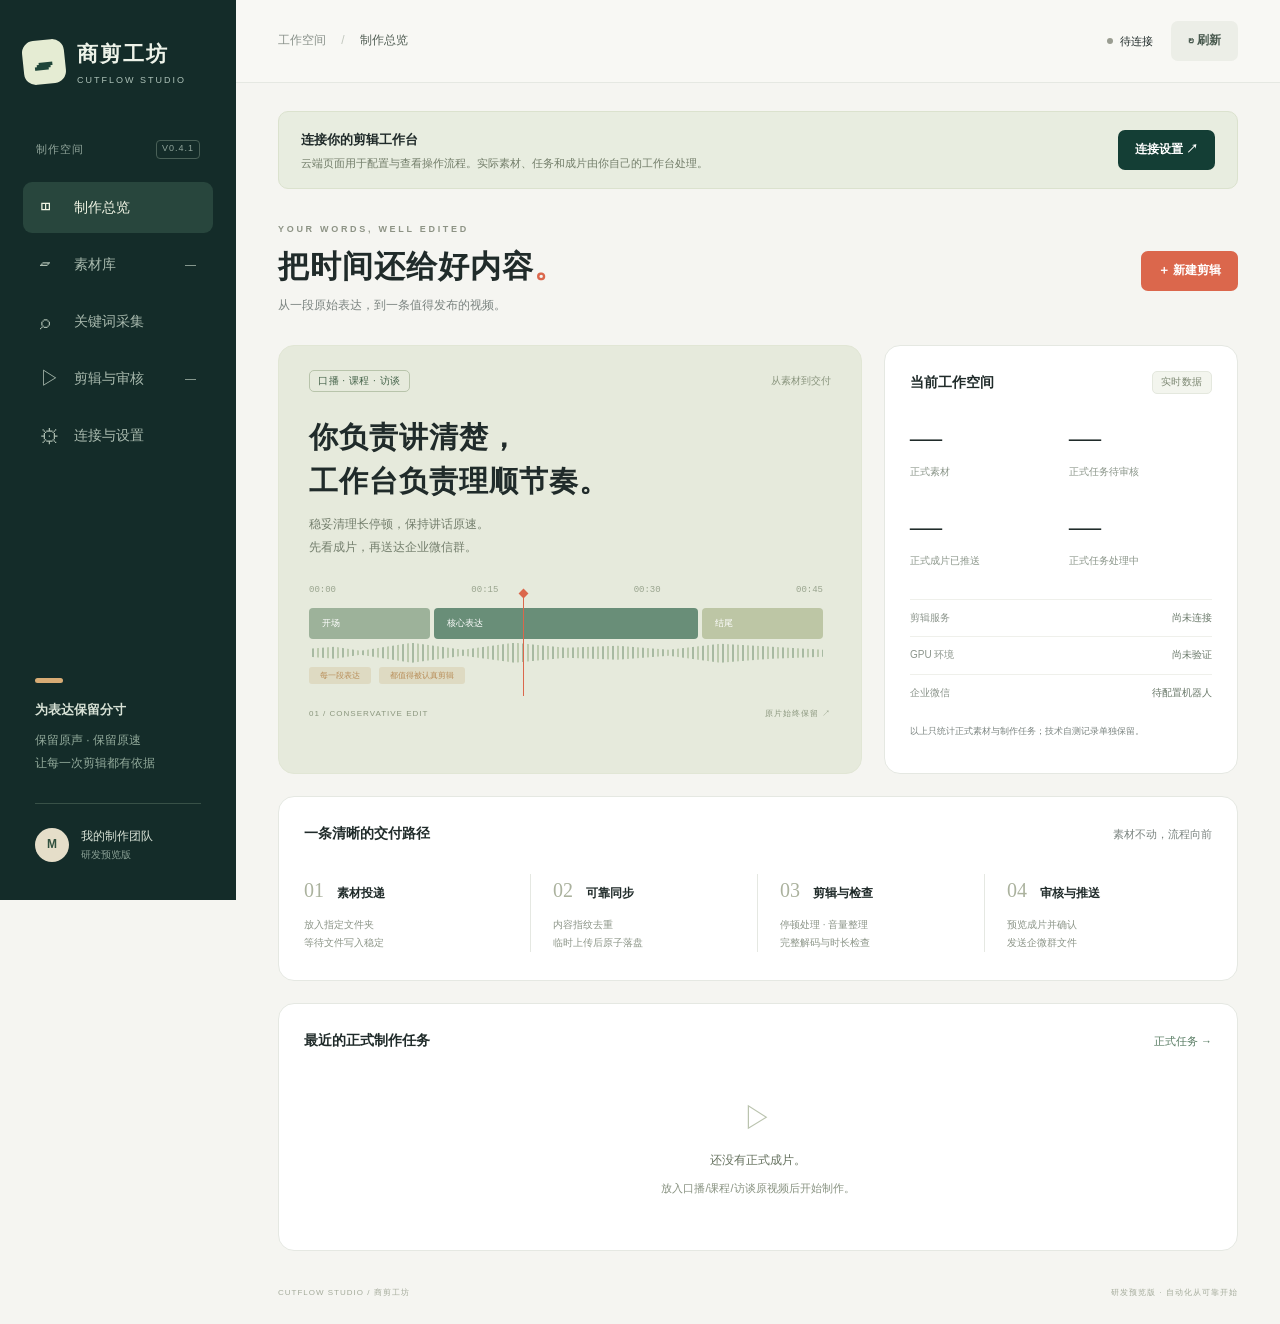
==== web/index.html @ 3896f003 "Add recoverable playback and on-demand compatible previews" ====
<!doctype html>
<html lang="zh-CN"><head><meta charset="utf-8"><meta name="viewport" content="width=device-width,initial-scale=1"><meta name="color-scheme" content="light"><meta name="description" content="商剪工坊：口播、课程、访谈的素材同步与精剪工作台。"><title>商剪工坊 · CutFlow Studio</title><link rel="stylesheet" href="style.css"></head>
<body>
<aside class="sidebar"><a class="brand" href="#overview"><span class="brand-icon">▰</span><span>商剪工坊<small>CUTFLOW STUDIO</small></span></a><div class="workspace-label">制作空间 <span>V0.4.1</span></div><nav aria-label="主导航"><button class="nav active" data-page="overview"><span>◫</span>制作总览</button><button class="nav" data-page="assets"><span>▱</span>素材库 <i id="assetBadge">—</i></button><button class="nav" data-page="collections"><span>⌕</span>关键词采集</button><button class="nav" data-page="jobs"><span>▷</span>剪辑与审核 <i id="jobBadge">—</i></button><button class="nav" data-page="settings"><span>⚙</span>连接与设置</button></nav><div class="sidebar-bottom"><div class="small-dot"></div><strong>为表达保留分寸</strong><p>保留原声 · 保留原速<br>让每一次剪辑都有依据</p><div class="avatar-row"><span class="avatar">M</span><span>我的制作团队<small>研发预览版</small></span></div></div></aside>
<main><header><div class="crumb">工作空间 <span>/</span> <b id="pageTitle">制作总览</b></div><div class="header-right"><span id="connectionPill" class="pill neutral"><i></i>待连接</span><button class="button subtle" id="refreshButton">↻ 刷新</button></div></header>
<div class="content">
<section id="connectionBanner" class="connection-banner"><div><strong id="bannerTitle">连接你的剪辑工作台</strong><p id="bannerText">云端页面用于配置与查看操作流程。实际素材、任务和成片由你自己的工作台处理。</p></div><button class="button dark" id="connectButton">连接设置 ↗</button></section>
<section class="page active" id="page-overview"><div class="page-heading"><div><div class="eyebrow">YOUR WORDS, WELL EDITED</div><h1>把时间还给好内容<span>。</span></h1><p>从一段原始表达，到一条值得发布的视频。</p></div><button class="button primary" id="newJobButton">＋ 新建剪辑</button></div>
<div class="hero-grid"><section class="hero-card"><div class="hero-top"><span class="tag">口播 · 课程 · 访谈</span><span class="tiny">从素材到交付</span></div><h2>你负责讲清楚，<br>工作台负责理顺节奏。</h2><p>稳妥清理长停顿，保持讲话原速。<br>先看成片，再送达企业微信群。</p><div class="timeline-art" aria-hidden="true"><div class="playhead"></div><div class="ticks"><span>00:00</span><span>00:15</span><span>00:30</span><span>00:45</span></div><div class="video-track"><b>开场</b><b>核心表达</b><b>结尾</b></div><div class="audio-track"></div><div class="caption-track"><span>每一段表达</span><span>都值得被认真剪辑</span></div></div><div class="hero-footer"><span>01 / CONSERVATIVE EDIT</span><span>原片始终保留 ↗</span></div></section>
<section class="panel session-panel"><div class="section-heading"><h3>当前工作空间</h3><span class="tag light">实时数据</span></div><div class="stat-grid"><div><strong id="statAssets">—</strong><span>正式素材</span></div><div><strong id="statReview">—</strong><span>正式任务待审核</span></div><div><strong id="statPublished">—</strong><span>正式成片已推送</span></div><div><strong id="statActive">—</strong><span>正式任务处理中</span></div></div><div class="system-line"><span>剪辑服务</span><b id="serviceState">尚未连接</b></div><div class="system-line"><span>GPU 环境</span><b id="gpuState">尚未验证</b></div><div class="system-line"><span>企业微信</span><b id="wecomState">待配置机器人</b></div><p class="muted footnote">以上只统计正式素材与制作任务；技术自测记录单独保留。</p></section></div>
<section class="workflow panel"><div class="section-heading"><h3>一条清晰的交付路径</h3><span class="muted">素材不动，流程向前</span></div><div class="steps"><div><b>01</b><strong>素材投递</strong><p>放入指定文件夹<br>等待文件写入稳定</p></div><div><b>02</b><strong>可靠同步</strong><p>内容指纹去重<br>临时上传后原子落盘</p></div><div><b>03</b><strong>剪辑与检查</strong><p>停顿处理 · 音量整理<br>完整解码与时长检查</p></div><div><b>04</b><strong>审核与推送</strong><p>预览成片并确认<br>发送企微群文件</p></div></div></section>
<section class="panel"><div class="section-heading"><h3>最近的正式制作任务</h3><button class="text-button" data-goto="jobs">正式任务 →</button></div><div id="recentJobs" class="empty compact"><span class="empty-icon">▷</span><strong>还没有正式成片。</strong><p>放入口播/课程/访谈原视频后开始制作。</p></div></section></section>
<section class="page" id="page-assets"><div class="page-heading"><div><div class="eyebrow">MEDIA LIBRARY</div><h1>素材库<span>。</span></h1><p>保持原始素材完整，成片单独保存。</p></div><button class="button dark" id="scanButton">↻ 刷新素材</button></div><section id="localImportPanel" class="panel local-import-panel" hidden>
<div class="section-heading"><div><h3>从这台电脑导入视频</h3><p class="help">原文件保持完整。即使 GPU 暂时未连接，也可以先存入本机，等待自动同步。</p></div><span class="tag light">本机素材投递</span></div>
<div id="importDropZone" class="import-drop-zone"><span class="folder-icon" aria-hidden="true">▱</span><strong>把一段视频拖到这里</strong><span>或选择电脑里的视频文件</span><button class="button primary" type="button" id="chooseImportFile">选择视频</button><input id="importFile" type="file" accept=".mp4,.mov,.mkv,.webm,.avi,.m4v,.mts" hidden><small id="importLimit">单个视频不超过 2 GB</small></div>
<div class="import-selection"><div><strong id="importSelectedName">尚未选择视频</strong><p class="help" id="importSelectedSize">支持 MP4、MOV、MKV、WebM、AVI、M4V、MTS</p></div><label>同步后怎样处理<select id="importMode"><option value="gentle">口播保守处理（默认）</option><option value="preserve">保留完整 · 品牌片 / 已有成片</option></select></label></div>
<p class="help" id="importModeHelp">适合口播、课程、访谈：清理较长停顿，保留原始语速。</p><div class="form-buttons"><button class="button primary" id="startImportButton" type="button" disabled>导入到本机</button><button class="button subtle" id="openInboxButton" type="button">打开素材文件夹</button></div>
<div id="importProgressBox" class="import-progress" hidden><progress id="importProgress" max="100" value="0"></progress><span id="importProgressText"></span></div><p id="importFeedback" class="media-status" role="status" aria-live="polite"></p>
<div class="section-heading import-history-heading"><h3>本机导入记录</h3><button class="text-button" id="refreshImportsButton" type="button">刷新同步状态</button></div><div id="localImportsList"><p class="help">正在读取本机素材记录…</p></div></section>
<div class="panel folder-panel"><span class="folder-icon">▱</span><div><strong>素材位置</strong><p id="inboxPath">在本地工作台导入视频后，素材会自动同步到 GPU。</p><details class="folder-details"><summary>查看远端目录信息</summary><p id="remoteInboxPath">连接服务后读取</p></details></div></div><div class="section-heading"><h3>已同步到 GPU 的素材</h3><span class="muted">同步后自动处理；也可预览原片或另建版本</span></div><div id="assetsList" class="asset-grid"><div class="empty panel"><span class="empty-icon">▱</span><strong>还没有读取素材</strong><p>连接工作台后，这里显示文件夹中的真实视频。</p></div></div></section>
<section class="page" id="page-collections">
<div class="page-heading"><div><div class="eyebrow">DISCOVER & COLLECT</div><h1>为下一条视频找素材<span>。</span></h1><p>按关键词搜索抖音，保留来源，集中查看采集结果。</p></div><button class="button dark" id="refreshCollections">↻ 刷新采集</button></div>
<div class="collection-guide panel"><div><span class="tag light" id="browserCollectorStatus">尚未连接</span><h3>网页登录采集</h3><p>在这台电脑双击「启动抖音采集.cmd」。独立 Chrome 窗口中登录抖音后，保持采集器运行；任务会依次搜索并尝试下载可用视频。</p><p class="help">需要登录或验证码时，由你在窗口中完成。下载不可用时会保留原始链接与原因。</p></div><div class="collection-guide-next"><strong>下载后怎样使用？</strong><p>双击「采用采集素材.cmd」，选择视频并记录使用授权。选中的视频进入素材投递箱，再自动同步到 GPU。</p><small>普通网页可观看，不代表已获得商用授权。</small></div></div>
<div class="collection-grid"><section class="panel"><div class="section-heading"><h3>关键词任务</h3><span class="tag light" id="collectionTaskCount">—</span></div>
<form id="collectionTaskForm"><label>搜索关键词<input id="collectionKeyword" required maxlength="100" placeholder="例如：汽车托管"></label><div class="form-row"><label>收集频率<select id="collectionFrequency"><option value="21600">每 6 小时</option><option value="86400">每天</option><option value="3600">每小时</option><option value="0">仅手动</option></select></label><label>每次最多<input id="collectionLimit" type="number" min="1" max="10" value="5" required></label></div><button class="button primary full" type="submit" style="margin-top:18px">＋ 添加关键词</button></form><div id="collectionTasks" class="collection-tasks"><div class="empty compact"><p>连接工作台后读取任务。</p></div></div></section>
<section class="panel"><div class="section-heading"><h3>采集结果</h3><span class="tag light" id="collectionItemCount">—</span></div><div class="collection-filters"><label>关键词<select id="collectionTaskFilter"><option value="">全部关键词</option></select></label><label>使用标记<select id="collectionRightsFilter"><option value="">全部</option><option value="unknown">待确认</option><option value="owned">自有素材</option><option value="licensed">已有授权</option><option value="reference">仅作参考</option></select></label></div><div id="collectionItems"><div class="empty compact"><strong>还没有采集结果</strong><p>首次采集需要本机采集器运行。</p></div></div><details class="collection-import"><summary>补充已有的抖音视频链接</summary><form id="collectionImportForm"><label>视频完整链接<input id="collectionSourceUrl" type="url" required placeholder="https://www.douyin.com/video/…"></label><label>标题（选填）<input id="collectionSourceTitle" maxlength="1000"></label><button class="button subtle" type="submit" style="margin-top:14px">保存参考链接</button></form></details></section></div>
</section><section class="page" id="page-jobs"><div class="page-heading"><div><div class="eyebrow">EDIT & REVIEW</div><h1>让成片经得起回看<span>。</span></h1><p>每个任务都保留剪辑决策、检查结果和发送状态。</p></div><button class="button primary" id="newJobButton2">＋ 新建剪辑</button></div><div class="filter-row"><button class="filter active" data-filter="all">全部正式任务</button><button class="filter" data-filter="review">等待审核</button><button class="filter" data-filter="published">已推送</button><button class="filter" data-filter="failed">需要处理</button><button class="filter" data-filter="technical_test">技术自测（非成片） <span id="technicalTestCount">—</span></button></div><section class="panel" id="jobsList"></section></section>
<section class="page" id="page-settings"><div class="page-heading"><div><div class="eyebrow">YOUR PRODUCTION SETUP</div><h1>连接你的制作环境<span>。</span></h1><p>素材和密钥保留在你自己的电脑与 GPU 服务中。</p></div></div><div class="settings-grid"><section class="panel"><div class="section-heading"><h3>工作台连接</h3><span class="tag light">服务访问</span></div><form id="connectionForm"><label>剪辑服务地址<input id="apiBase" type="url" placeholder="https://你的剪辑服务地址" autocomplete="off"></label><p class="help">在本地打开工作台时无需填写地址。云端页面连接远程服务需要 HTTPS 与服务端允许该站点来源。</p><label>工作台访问令牌<input id="apiToken" type="password" placeholder="启动器自动生成的访问令牌" autocomplete="off"></label><p class="help">仅在当前页面内存中使用。不要填写企业微信机器人密钥。</p><div class="form-buttons"><button class="button primary" type="submit">连接并检查</button><button class="button subtle" id="disconnectButton" type="button">断开</button></div></form><div class="local-access"><strong>在这台电脑上运行？</strong><p>双击项目中的「启动工作台.cmd」，随后使用启动器打开的页面。</p><a href="http://127.0.0.1:8765/" class="text-button" target="_blank" rel="noopener">打开本地工作台 ↗</a></div></section><section class="panel"><div class="section-heading"><h3>第一版的交付边界</h3></div><ul class="capability-list"><li><span class="check">✓</span><div><b>基础剪辑与可回溯时间线</b><p>长静音修剪、原速拼接、音量标准化、成片检查。</p></div></li><li><span class="check">✓</span><div><b>文件同步与内部群文件推送</b><p>需配置 SSH 与机器人；未配置时会明确阻止发送。</p></div></li><li><span class="pending">◷</span><div><b>语义精剪与品牌包装</b><p>语音转写、重复句识别、镜头补充和品牌模板待实片开发验收。</p></div></li><li><span class="pending">◷</span><div><b>无人值守商用质量</b><p>尚未达成。第一阶段保留人工审核，先建立合格样片与质量标准。</p></div></li></ul><button class="button subtle full" id="downloadPreset">下载剪辑参数模板 ↓</button></section></div></section>
<footer><span>CUTFLOW STUDIO / 商剪工坊</span><span>研发预览版 · 自动化从可靠开始</span></footer>
</div></main>
<dialog id="jobDialog"><form id="jobForm"><div class="dialog-heading"><div><div class="eyebrow">NEW PRODUCTION</div><h2>新建剪辑任务</h2></div><button type="button" class="close-button" data-close="jobDialog" aria-label="关闭">×</button></div><label>选择素材<select id="sourceSelect" required><option value="">先连接工作台并扫描素材</option></select></label><label>任务名称<input id="jobTitle" required maxlength="160" placeholder="例如：访谈第一集 · 初剪"></label><div class="form-row"><label>处理方式<select id="editPreset"><option value="gentle">自然表达（推荐）</option><option value="course">课程讲解 · 保留思考</option><option value="compact">紧凑口播 · 需仔细审核</option><option value="preserve">保留完整 · 品牌片 / 已有成片</option></select></label><label>画面比例<select id="aspect"><option value="original">保留原始比例</option><option value="16:9">横屏 16:9 · 等比留边</option><option value="9:16">竖屏 9:16 · 等比留边</option></select></label></div><div class="note" id="presetHelp">按音量检测长停顿，不会理解语义或自动删除口误。保留人物画面与原始语速；成片进入审核区。</div><button class="button primary full" type="submit" id="submitJob">开始处理 →</button></form></dialog>
<dialog id="reviewDialog" class="review-dialog"><div class="dialog-heading"><div><div class="eyebrow" id="reviewEyebrow">FINAL REVIEW</div><h2 id="reviewTitle">成片审核</h2></div><button class="close-button" data-close="reviewDialog" aria-label="关闭">×</button></div><section id="technicalTestNotice" class="note" hidden style="border:1px solid #d6a55c;background:#fff7e5;color:#593f1c"><h3 style="font-size:20px;line-height:1.4;margin:0 0 10px">测试图案，仅用于链路检查，不是商业视频</h3><p id="diagnosticReason"></p></section><p id="reviewVideoStatus" class="media-status" role="status" aria-live="polite"></p><video id="reviewVideo" controls controlslist="nodownload" playsinline preload="metadata"></video><div id="compatibilityControls" hidden style="margin:10px 0 18px"><button id="reloadVideoButton" class="button subtle">重新加载视频</button> <a id="standaloneVideoLink" class="button subtle" target="_blank" rel="noopener">独立播放 ↗</a> <button id="compatibilityButton" class="button subtle">画面空白或无声？切换兼容播放</button><p id="compatibilityStatus" class="help" role="status" aria-live="polite"></p></div><div id="reviewDetails"></div><div class="review-actions" id="reviewActions"><button id="downloadVideoButton" class="button subtle" disabled>下载成片 ↓</button><button id="retryJobButton" class="button subtle" hidden>重新处理任务</button><button id="approveButton" class="button primary">确认审核通过</button><button id="publishButton" class="button dark">推送到企业微信群</button></div><p class="help" id="reviewHelp">推送会向已配置的群机器人发送成片文件。网络结果不确定时，请先到群内核实，避免重复发送。</p></dialog>
<dialog id="sourceDialog" class="review-dialog"><div class="dialog-heading"><div><div class="eyebrow">SOURCE PREVIEW</div><h2 id="sourceTitle">原片预览</h2></div><button class="close-button" data-close="sourceDialog" aria-label="关闭">×</button></div><p id="sourceVideoStatus" class="media-status" role="status" aria-live="polite"></p><video id="sourceVideo" controls controlslist="nodownload" playsinline preload="metadata"></video><p id="sourceDetails" class="help"></p><button id="sourceStartButton" class="button primary" type="button">用这段素材另建剪辑版本 →</button></dialog>
<div id="toast" class="toast" role="status" aria-live="polite"></div><script src="app.js" defer></script><script src="compatible-preview.js" defer></script><script src="local-imports.js" defer></script><script src="collections.js" defer></script></body></html>
---- web/style.css ----
@import url('data:text/css,');
[hidden]{display:none!important}
.local-import-panel{margin-bottom:24px}.local-import-panel .help,.media-status{font-size:12px;line-height:1.8}.local-import-panel label,.local-import-panel .button,.review-actions .button,#sourceStartButton{font-size:13px}.import-drop-zone{border:1px dashed #a6b89c;border-radius:12px;background:#f7f9f2;display:flex;flex-direction:column;align-items:center;justify-content:center;gap:8px;padding:26px 20px;text-align:center}.import-drop-zone>strong{font-size:16px;font-weight:600}.import-drop-zone>span:not(.folder-icon){font-size:12px;color:#7b8872}.import-drop-zone>.button{margin:7px 0}.import-drop-zone>small{font-size:11px;color:#7c8973}.import-drop-zone.drag-over{background:#e5efdc;border-color:#386b4d;outline:2px solid #a3be91;outline-offset:3px}.import-selection{display:grid;grid-template-columns:minmax(0,1fr) minmax(220px,0.65fr);align-items:center;gap:24px;margin-top:18px}.import-selection strong{font-size:14px;overflow-wrap:anywhere}.import-selection label{margin:0}.import-history-heading{margin-top:28px;padding-top:24px;border-top:1px solid var(--line)}.import-progress{margin-top:20px;display:flex;align-items:center;gap:16px;font-size:12px;color:#526a4b}.import-progress progress{flex:1;width:100%;height:12px;accent-color:#416c48}.media-status{color:#667960;margin:16px 0 0;min-height:1.7em}.media-status:empty{display:none}.media-status.error{color:#a14d36}.local-import-row{display:grid;grid-template-columns:minmax(0,1fr) auto auto;align-items:center;gap:18px;padding:16px 0;border-bottom:1px solid #edf0e7}.local-import-row:last-child{border-bottom:0}.local-import-row strong{font-size:13px;overflow-wrap:anywhere}.local-import-row p{font-size:11px;color:#7d8874;margin:6px 0 0}.local-import-row .status{font-size:11px}.folder-details{margin-top:8px;font-size:11px;color:#89927f}.folder-details summary{cursor:pointer}.asset-poster[data-preview]{width:100%;border:0;display:flex;flex-direction:column;align-items:center;justify-content:center;gap:3px}.asset-poster[data-preview] small{font-size:12px}.asset-poster[data-preview]:hover{background:#e5eddc}#reviewVideoStatus+#reviewVideo,#sourceVideoStatus+#sourceVideo{margin-top:12px}#reviewActions{flex-wrap:wrap}.asset-body p{overflow-wrap:anywhere}@media(max-width:800px){.import-selection{grid-template-columns:1fr;gap:12px}.local-import-row{grid-template-columns:minmax(0,1fr) auto;gap:10px}.local-import-row>.button,.local-import-row>.help{grid-column:1/-1;justify-self:start}.import-progress{flex-direction:column;align-items:stretch;gap:8px}.filter-row{flex-wrap:wrap}}
:root{--bg:#f5f5f1;--paper:#fff;--ink:#202b2a;--muted:#7b8480;--line:#e5e8e2;--green:#143e35;--accent:#db674c;--sidebar:#142c29;--radius:16px}*{box-sizing:border-box}body{margin:0;background:var(--bg);color:var(--ink);font-family:Inter,"Segoe UI","Microsoft YaHei",sans-serif;font-size:14px;line-height:1.65}button,input,select{font:inherit}button,a{-webkit-tap-highlight-color:transparent}button{cursor:pointer}button:disabled{opacity:.45;cursor:not-allowed}a{color:inherit;text-decoration:none}button:focus-visible,a:focus-visible,input:focus-visible,select:focus-visible{outline:3px solid #e6a28d;outline-offset:3px}.sidebar{width:236px;position:fixed;inset:0 auto 0 0;background:var(--sidebar);color:#eef3e9;padding:37px 23px;display:flex;flex-direction:column}.brand{display:flex;gap:12px;align-items:center;font-size:21px;font-weight:700;letter-spacing:2px}.brand-icon{display:grid;place-items:center;background:#e5ecd3;color:#1e4438;width:42px;height:44px;border-radius:12px;font-size:33px;transform:rotate(-6deg)}small{display:block}.brand small{font-size:9px;font-weight:500;letter-spacing:2px;color:#adc2b8;margin-top:1px}.workspace-label{display:flex;justify-content:space-between;font-size:11px;color:#91a59b;letter-spacing:1px;margin:53px 13px 17px}.workspace-label span{border:1px solid #496057;border-radius:4px;padding:0 5px;font-size:9px}.nav{display:flex;align-items:center;gap:13px;border:0;background:none;color:#aabbaf;width:100%;padding:14px 17px;border-radius:9px;text-align:left;margin:6px 0}.nav span{font-size:20px;width:21px;line-height:1}.nav.active{background:#28463d;color:#f0f4e4}.nav:hover{background:#29473e}.nav i{margin-left:auto;font-style:normal;font-size:11px}.sidebar-bottom{margin-top:auto;padding:55px 12px 0;font-size:12px;color:#91a99a}.sidebar-bottom strong{color:#d8e2d6;font-size:13px}.sidebar-bottom p{line-height:1.9;margin:8px 0 28px}.small-dot{height:5px;width:28px;border-radius:4px;background:#d8ac75;margin-bottom:16px}.avatar-row{border-top:1px solid #385147;padding-top:23px;display:flex;align-items:center;gap:12px;color:#d8e2d6}.avatar-row small{font-size:10px;color:#8aa095}.avatar{display:grid;place-items:center;background:#e5dec9;color:#30503e;width:34px;height:34px;border-radius:50%;font-weight:700}main{margin-left:236px}header{display:flex;justify-content:space-between;align-items:center;padding:21px 42px;border-bottom:1px solid var(--line);background:#f8f8f4}.crumb{font-size:12px;color:#8a928b}.crumb span{margin:0 12px;color:#c3c8bf}.crumb b{color:#536056;font-weight:500}.header-right{display:flex;gap:18px;align-items:center}.pill{font-size:11px;display:inline-flex;align-items:center;gap:7px}.pill i{width:6px;height:6px;background:#9a9d91;border-radius:50%}.pill.online i{background:#3e8a69}.button{border:0;padding:10px 17px;border-radius:7px;font-size:12px;font-weight:600;display:inline-flex;align-items:center;justify-content:center;gap:8px;white-space:nowrap;transition:transform .15s,background .15s}.button:hover{transform:translateY(-1px)}.primary{background:var(--accent);color:white}.primary:hover{background:#c6563d}.dark{background:var(--green);color:#fff}.subtle{background:#eceee7;color:#48594e}.full{width:100%}.content{padding:28px 42px 0;max-width:1600px;margin:auto}.connection-banner{background:#e8ede0;border:1px solid #dbe2ce;display:flex;justify-content:space-between;align-items:center;padding:16px 22px;border-radius:10px;gap:20px}.connection-banner strong{font-size:13px}.connection-banner p{margin:3px 0 0;font-size:11px;color:#727d69}.connection-banner.connected{background:#edf2e9}.page{display:none}.page.active{display:block}.page-heading{display:flex;justify-content:space-between;align-items:center;margin:33px 0 25px;gap:20px}.eyebrow{font-size:9px;letter-spacing:2.7px;color:#8d9385;font-weight:700}.page-heading h1{font-size:31px;font-weight:600;letter-spacing:1px;margin:6px 0 5px;line-height:1.55}.page-heading h1 span{color:var(--accent)}.page-heading p{color:var(--muted);margin:4px 0;font-size:12px}.hero-grid{display:grid;grid-template-columns:1.65fr 1fr;gap:22px;margin-bottom:22px}.hero-card{overflow:hidden;background:#e6eadc;border:1px solid #e1e6d5;padding:24px 30px 18px;border-radius:var(--radius);position:relative}.hero-top{display:flex;align-items:center;justify-content:space-between}.tag{display:inline-block;border:1px solid #b8c4ab;border-radius:5px;font-size:10px;padding:2px 8px;color:#46644b;letter-spacing:.5px}.tag.light{background:#f3f5ee;border-color:#e4e8de;color:#7d8873}.tiny{font-size:10px;color:#89947d}.hero-card h2{font-size:29px;font-weight:600;line-height:1.5;margin:24px 0 10px;letter-spacing:1px}.hero-card>p{font-size:12px;color:#737e6c;line-height:1.9;margin:0 0 24px}.timeline-art{position:relative;padding:0 8px 0 0}.ticks{display:flex;justify-content:space-between;font-size:9px;color:#9aa58f;margin-bottom:10px;font-family:monospace}.video-track{display:flex;gap:4px;height:31px}.video-track b{background:#9db29a;color:#fff;font-size:9px;padding:8px 13px;border-radius:4px;font-weight:400;flex:1}.video-track b:nth-child(2){flex:2.5;background:#698e78}.video-track b:nth-child(3){background:#bdc6a5}.audio-track{height:20px;border-radius:3px;margin:4px 0;background:repeating-linear-gradient(90deg,transparent 0 3px,#a8baa2 3px 5px,transparent 5px 8px,#bccaae 8px 10px);clip-path:polygon(0 30%,5% 20%,10% 40%,20% 0,30% 35%,40% 0,50% 25%,60% 15%,70% 35%,80% 5%,90% 20%,100% 35%,100% 70%,90% 80%,80% 100%,70% 65%,60% 85%,50% 75%,40% 100%,30% 65%,20% 100%,10% 60%,5% 80%,0 70%)}.caption-track{display:flex;gap:8px}.caption-track span{font-size:8px;color:#b88d58;background:#dedac2;border-radius:3px;padding:2px 11px}.playhead{position:absolute;top:7px;left:41%;height:106px;width:1px;background:var(--accent);z-index:1}.playhead:before{content:'';position:absolute;top:0;left:-3px;width:7px;height:7px;background:var(--accent);transform:rotate(45deg)}.hero-footer{display:flex;justify-content:space-between;margin-top:23px;font-size:8px;letter-spacing:1px;color:#8b977e}.panel{background:var(--paper);border:1px solid var(--line);border-radius:var(--radius);padding:25px}.section-heading{display:flex;justify-content:space-between;align-items:center;gap:14px;margin-bottom:21px}.section-heading h3{font-weight:600;font-size:14px;margin:0}.muted{color:var(--muted);font-size:11px}.stat-grid{display:grid;grid-template-columns:1fr 1fr;gap:26px 16px;margin:23px 0 29px}.stat-grid div{display:flex;flex-direction:column}.stat-grid strong{font-size:32px;font-weight:400;line-height:1.25;font-family:Georgia,serif}.stat-grid span{font-size:10px;color:#8a9589;margin-top:7px}.system-line{display:flex;justify-content:space-between;border-top:1px solid #eff0eb;font-size:10px;padding:10px 0}.system-line>span{color:#8b948b}.system-line b{font-weight:500;color:#697869}.footnote{font-size:9px;margin-top:13px}.workflow{margin-bottom:22px}.steps{display:grid;grid-template-columns:repeat(4,1fr);padding:8px 0 3px}.steps>div{padding:0 22px;border-right:1px solid var(--line)}.steps>div:first-child{padding-left:0}.steps>div:last-child{border:0}.steps b{font-family:Georgia,serif;display:inline-block;font-size:20px;font-weight:400;color:#abb29e;margin-right:13px}.steps strong{font-size:12px;font-weight:600}.steps p{font-size:10px;color:#8c9588;line-height:1.8;margin:9px 0 0}.text-button{border:0;background:none;color:#577b62;font-size:11px;padding:0;cursor:pointer}.empty{padding:40px 20px;text-align:center;color:#889281;display:flex;flex-direction:column;align-items:center;justify-content:center}.empty-icon{font-size:30px;color:#bac3ae;display:block;margin-bottom:8px}.empty strong{color:#65715e;font-size:12px;font-weight:500}.empty p{font-size:11px;margin:8px 0}.empty.compact{padding:20px}.folder-panel{display:flex;align-items:center;gap:18px;margin-bottom:22px}.folder-icon{font-size:32px;color:#819770}.folder-panel strong{font-size:12px}.folder-panel p{font-size:11px;color:#8b9588;margin:4px 0;overflow-wrap:anywhere}.asset-grid{display:grid;grid-template-columns:repeat(3,1fr);gap:20px}.asset-grid>.empty{grid-column:1/-1}.asset-card{padding:0;overflow:hidden}.asset-poster{height:140px;background:linear-gradient(135deg,#e0e7d8,#f1f3ec);display:grid;place-items:center;color:#8ca17e;font-size:38px}.asset-body{padding:19px}.asset-body h3{font-size:12px;overflow-wrap:anywhere;margin:0 0 8px}.asset-body p{font-size:10px;color:#8f988a;margin:0 0 17px}.asset-footer{display:flex;justify-content:space-between;align-items:center;font-size:10px;color:#87937d}.filter-row{display:flex;gap:7px;margin-bottom:20px}.filter{background:transparent;border:1px solid transparent;padding:7px 14px;font-size:11px;color:#889281;border-radius:6px}.filter.active{background:white;border-color:#dbe1d2;color:#31553e}.job-row{display:grid;grid-template-columns:40px minmax(0,1fr) 95px 85px;align-items:center;gap:17px;padding:17px 0;border-bottom:1px solid #eef0e9}.job-row:last-child{border:0}.job-icon{display:grid;place-items:center;width:38px;height:38px;background:#eef2e7;border-radius:8px;color:#8b9e7c;font-size:17px}.job-info b{display:block;font-size:12px;font-weight:500;overflow-wrap:anywhere}.job-info small{font-size:10px;color:#97a08f}.status{font-size:10px;display:inline-block;padding:3px 8px;border-radius:4px;background:#eef1e7;color:#879676;text-align:center}.status.review,.status.approved{background:#fbefdc;color:#ac823a}.status.failed{background:#fae8e1;color:#c66e4f}.status.published{background:#e3f0df;color:#648557}.settings-grid{display:grid;grid-template-columns:1fr 1fr;gap:22px}label{display:block;font-size:11px;color:#667360;margin:19px 0 0;font-weight:500}input,select{width:100%;margin-top:8px;border:1px solid #dce2d3;background:#fafbf7;padding:11px 13px;border-radius:6px;color:#43563b;font-size:12px;min-width:0}.help{font-size:10px;color:#8d9785;line-height:1.8;margin:7px 0 0}.form-buttons{display:flex;gap:10px;margin-top:22px}.local-access{margin-top:27px;padding-top:21px;border-top:1px solid #e5e9dd}.local-access strong{font-size:12px}.local-access p{font-size:10px;color:#929b89}.capability-list{list-style:none;padding:0;margin:0 0 24px}.capability-list li{display:flex;gap:14px;margin:24px 0}.capability-list b{font-size:12px;font-weight:500}.capability-list p{font-size:10px;color:#929b88;margin:5px 0}.check,.pending{width:23px;height:23px;display:grid;place-items:center;border-radius:50%;background:#eaf1e2;color:#769565;flex-shrink:0}.pending{background:#f7efdf;color:#bca05c}footer{display:flex;justify-content:space-between;color:#a4ab9b;font-size:8px;letter-spacing:1px;padding:35px 0 25px}dialog{width:min(550px,calc(100% - 28px));border:1px solid #e5e9dc;border-radius:17px;padding:30px;box-shadow:0 30px 100px #142c2940;color:var(--ink);background:#fff}dialog::backdrop{background:#132c2955;backdrop-filter:blur(3px)}.dialog-heading{display:flex;justify-content:space-between;align-items:flex-start;gap:16px}.dialog-heading h2{font-size:22px;font-weight:500;margin:7px 0 0}.close-button{border:0;background:none;font-size:27px;line-height:1;color:#8a9780}.form-row{display:grid;grid-template-columns:1.2fr 1fr;gap:15px}.note{font-size:11px;color:#8e8d74;background:#f8f5eb;border-radius:7px;padding:14px 16px;margin:22px 0}.review-dialog{width:min(830px,calc(100% - 28px))}video{width:100%;max-height:400px;background:#152721;border-radius:9px;margin:22px 0 12px}.review-actions{display:flex;gap:10px;margin:20px 0 8px}#reviewDetails{font-size:12px;overflow-wrap:anywhere}#reviewDetails pre{white-space:pre-wrap;font-size:11px;max-height:220px;overflow:auto;background:#f6f7f1;padding:12px;border-radius:8px}.toast{position:fixed;bottom:30px;left:calc(50% + 110px);transform:translateX(-50%);background:#1c3c30;color:#fff;padding:13px 24px;border-radius:9px;font-size:12px;max-width:80vw;box-shadow:0 4px 20px #142c2920;opacity:0;pointer-events:none;transition:opacity .2s;z-index:100}.toast.visible{opacity:1}.toast.error{background:#9e503b}@media(min-width:1500px){.hero-card{padding:30px 38px}.hero-card h2{font-size:33px}.hero-grid{grid-template-columns:1.8fr 1fr}.stat-grid{gap:35px}}@media(max-width:1100px){.sidebar{width:196px;padding:30px 15px}.brand{font-size:18px}main{margin-left:196px}.content{padding:24px}header{padding:20px 24px}.hero-grid{grid-template-columns:1.35fr 1fr}.hero-card{padding:22px}.hero-card h2{font-size:25px}.steps>div{padding:0 12px}.steps b{display:block}.asset-grid{grid-template-columns:repeat(2,1fr)}}@media(max-width:800px){.sidebar{position:relative;width:100%;padding:18px 20px;display:block}.brand{font-size:18px}.brand-icon{width:34px;height:35px;font-size:27px}.workspace-label,.sidebar-bottom{display:none}nav{display:flex;gap:3px;margin-top:15px}.nav{padding:9px 8px;font-size:11px;justify-content:center;gap:5px}.nav span{font-size:16px}.nav i{display:none}main{margin-left:0}.content{padding:20px 16px}header{padding:14px 16px}.hero-grid,.settings-grid{grid-template-columns:1fr}.page-heading h1{font-size:24px}.page-heading{align-items:flex-start}.page-heading .button{padding:9px 12px}.connection-banner{padding:14px;align-items:flex-start}.connection-banner .button{font-size:10px;padding:8px}.steps{grid-template-columns:repeat(2,1fr);gap:20px}.steps>div:nth-child(2){border:0}.steps>div:nth-child(3){padding-left:0}.steps b{display:inline}.stat-grid{grid-template-columns:repeat(4,1fr);gap:10px}.stat-grid strong{font-size:27px}.panel{padding:20px}.asset-grid{grid-template-columns:1fr 1fr}.asset-poster{height:110px}.job-row{grid-template-columns:30px minmax(0,1fr) 65px 50px;gap:8px}.job-icon{width:30px;height:30px}.job-row .button{font-size:10px;padding:7px}.toast{left:50%}footer{font-size:7px;gap:12px}.review-actions{flex-wrap:wrap}.hero-card>p{margin-bottom:20px}}@media(prefers-reduced-motion:reduce){*{transition:none!important}}

.collection-guide{display:grid;grid-template-columns:1.5fr 1fr;gap:30px;margin-bottom:22px}.collection-guide p{font-size:12px;line-height:1.9;color:#7b8872}.collection-guide-next{border-left:1px solid #e1e6d8;padding-left:28px;align-self:center}.collection-guide-next strong{font-size:13px}.collection-guide-next small{font-size:10px;color:#929b88}.collection-grid{display:grid;grid-template-columns:minmax(290px,0.85fr) minmax(0,1.4fr);gap:22px}.collection-task,.collection-item{padding:22px 0;border-bottom:1px solid #e7ebdf}.collection-task:last-child,.collection-item:last-child{border-bottom:0}.collection-task strong,.collection-item strong{font-size:13px;font-weight:500;overflow-wrap:anywhere}.collection-task p,.collection-item p{font-size:11px;color:#87917d;overflow-wrap:anywhere;margin:8px 0}.collection-task .form-buttons{margin-top:12px;flex-wrap:wrap;gap:12px}.collection-item .section-heading{align-items:flex-start;gap:10px;margin-bottom:8px}.collection-item .status{white-space:nowrap}.collection-filters{display:grid;grid-template-columns:1fr 1fr;gap:15px}.collection-filters label{margin:0}.collection-item-actions{display:flex;align-items:center;justify-content:space-between;gap:15px}.collection-item-actions label{margin:0;display:flex;align-items:center;gap:10px;white-space:nowrap}.collection-item-actions select{width:auto;margin:0;padding:6px}.collection-import{margin-top:25px;font-size:12px;color:#6b7f5a}.collection-tasks{margin-top:15px}@media(max-width:1000px){.collection-grid{grid-template-columns:1fr}.collection-guide{grid-template-columns:1fr;gap:15px}.collection-guide-next{border-left:0;border-top:1px solid #e1e6d8;padding:15px 0 0}}@media(max-width:800px){nav{overflow-x:auto}.nav{flex-shrink:0}.collection-item-actions{flex-wrap:wrap}}
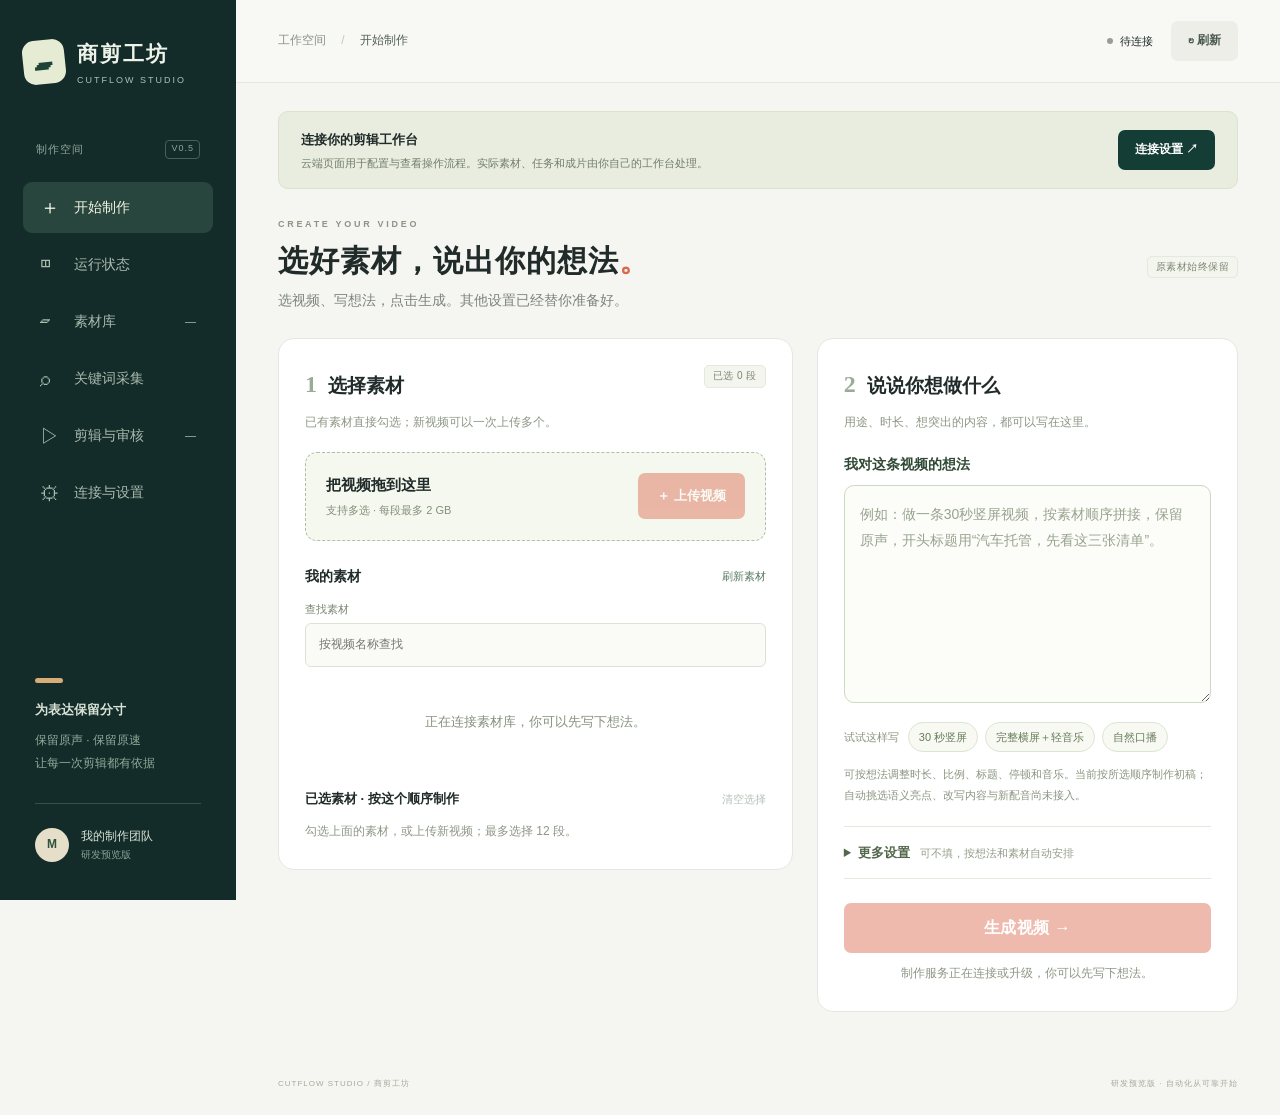
==== commit 50e2e48e: "Add material selection and creative brief workflow with ordered rendering" ====
--- a/web/index.html
+++ b/web/index.html
@@ -1,11 +1,46 @@
 <!doctype html>
-<html lang="zh-CN"><head><meta charset="utf-8"><meta name="viewport" content="width=device-width,initial-scale=1"><meta name="color-scheme" content="light"><meta name="description" content="商剪工坊：口播、课程、访谈的素材同步与精剪工作台。"><title>商剪工坊 · CutFlow Studio</title><link rel="stylesheet" href="style.css"></head>
-<body>
-<aside class="sidebar"><a class="brand" href="#overview"><span class="brand-icon">▰</span><span>商剪工坊<small>CUTFLOW STUDIO</small></span></a><div class="workspace-label">制作空间 <span>V0.4.1</span></div><nav aria-label="主导航"><button class="nav active" data-page="overview"><span>◫</span>制作总览</button><button class="nav" data-page="assets"><span>▱</span>素材库 <i id="assetBadge">—</i></button><button class="nav" data-page="collections"><span>⌕</span>关键词采集</button><button class="nav" data-page="jobs"><span>▷</span>剪辑与审核 <i id="jobBadge">—</i></button><button class="nav" data-page="settings"><span>⚙</span>连接与设置</button></nav><div class="sidebar-bottom"><div class="small-dot"></div><strong>为表达保留分寸</strong><p>保留原声 · 保留原速<br>让每一次剪辑都有依据</p><div class="avatar-row"><span class="avatar">M</span><span>我的制作团队<small>研发预览版</small></span></div></div></aside>
-<main><header><div class="crumb">工作空间 <span>/</span> <b id="pageTitle">制作总览</b></div><div class="header-right"><span id="connectionPill" class="pill neutral"><i></i>待连接</span><button class="button subtle" id="refreshButton">↻ 刷新</button></div></header>
+<html lang="zh-CN"><head><meta charset="utf-8"><meta name="viewport" content="width=device-width,initial-scale=1"><meta name="color-scheme" content="light"><meta name="description" content="商剪工坊：口播、课程、访谈的素材同步与精剪工作台。"><title>商剪工坊 · CutFlow Studio</title><link rel="stylesheet" href="style.css"><link rel="stylesheet" href="creator.css"></head>
+<body class="creating">
+<aside class="sidebar"><a class="brand" href="#create"><span class="brand-icon">▰</span><span>商剪工坊<small>CUTFLOW STUDIO</small></span></a><div class="workspace-label">制作空间 <span>V0.5</span></div><nav aria-label="主导航"><button class="nav active" data-page="create"><span>＋</span>开始制作</button><button class="nav" data-page="overview"><span>◫</span>运行状态</button><button class="nav" data-page="assets"><span>▱</span>素材库 <i id="assetBadge">—</i></button><button class="nav" data-page="collections"><span>⌕</span>关键词采集</button><button class="nav" data-page="jobs"><span>▷</span>剪辑与审核 <i id="jobBadge">—</i></button><button class="nav" data-page="settings"><span>⚙</span>连接与设置</button></nav><div class="sidebar-bottom"><div class="small-dot"></div><strong>为表达保留分寸</strong><p>保留原声 · 保留原速<br>让每一次剪辑都有依据</p><div class="avatar-row"><span class="avatar">M</span><span>我的制作团队<small>研发预览版</small></span></div></div></aside>
+<main><header><div class="crumb">工作空间 <span>/</span> <b id="pageTitle">开始制作</b></div><div class="header-right"><span id="connectionPill" class="pill neutral"><i></i>待连接</span><button class="button subtle" id="refreshButton">↻ 刷新</button></div></header>
 <div class="content">
 <section id="connectionBanner" class="connection-banner"><div><strong id="bannerTitle">连接你的剪辑工作台</strong><p id="bannerText">云端页面用于配置与查看操作流程。实际素材、任务和成片由你自己的工作台处理。</p></div><button class="button dark" id="connectButton">连接设置 ↗</button></section>
-<section class="page active" id="page-overview"><div class="page-heading"><div><div class="eyebrow">YOUR WORDS, WELL EDITED</div><h1>把时间还给好内容<span>。</span></h1><p>从一段原始表达，到一条值得发布的视频。</p></div><button class="button primary" id="newJobButton">＋ 新建剪辑</button></div>
+<section class="page active" id="page-create">
+  <div class="page-heading creator-heading"><div><div class="eyebrow">CREATE YOUR VIDEO</div><h1>选好素材，说出你的想法<span>。</span></h1><p>选视频、写想法，点击生成。其他设置已经替你准备好。</p></div><span class="tag light">原素材始终保留</span></div>
+  <div class="creator-layout">
+    <section class="panel creator-materials">
+      <div class="section-heading"><div><h2><span class="step-number">1</span> 选择素材</h2><p class="help">已有素材直接勾选；新视频可以一次上传多个。</p></div><span id="creatorSelectedCount" class="tag light">已选 0 段</span></div>
+      <div class="creator-upload" id="creatorDropZone"><div><strong>把视频拖到这里</strong><span>支持多选 · 每段最多 2 GB</span></div><button type="button" id="creatorUploadButton" class="button primary">＋ 上传视频</button><input type="file" id="creatorFileInput" multiple accept=".mp4,.mov,.mkv,.webm,.avi,.m4v,.mts" aria-label="上传制作素材，可多选" hidden></div>
+      <p id="creatorUploadStatus" class="media-status" role="status" aria-live="polite"></p>
+      <div class="creator-library-heading"><strong>我的素材</strong><button type="button" class="text-button" id="creatorRefreshAssets">刷新素材</button></div>
+      <label class="creator-search">查找素材<input id="creatorAssetSearch" type="search" placeholder="按视频名称查找" autocomplete="off"></label>
+      <div id="creatorAssetGrid" class="creator-asset-grid"><p class="help">正在读取你的素材…</p></div>
+      <div class="creator-order-heading"><h3>已选素材 · 按这个顺序制作</h3><button type="button" id="creatorClearSelection" class="text-button">清空选择</button></div>
+      <ol id="creatorSelection" class="creator-selection"></ol>
+      <button type="button" class="button dark creator-next" id="creatorNext">下一步：写下想法 ↓</button>
+    </section>
+    <section class="panel creator-brief-panel">
+      <div class="section-heading"><div><h2><span class="step-number">2</span> 说说你想做什么</h2><p class="help">用途、时长、想突出的内容，都可以写在这里。</p></div></div>
+      <label for="creatorBrief" class="creator-main-label">我对这条视频的想法</label>
+      <textarea id="creatorBrief" maxlength="3000" rows="7" placeholder="例如：做一条30秒竖屏视频，按素材顺序拼接，保留原声，开头标题用“汽车托管，先看这三张清单”。"></textarea>
+      <div class="creator-examples"><span>试试这样写</span><button class="creator-chip" type="button" data-brief-example="做一条30秒竖屏视频，按素材顺序拼接，保留原声。">30 秒竖屏</button><button class="creator-chip" type="button" data-brief-example="保留完整，横屏，加一点轻音乐。">完整横屏＋轻音乐</button><button class="creator-chip" type="button" data-brief-example="把选中的素材按顺序拼接，保留原声，清理长停顿。">自然口播</button></div>
+      <p class="creator-scope">可按想法调整时长、比例、标题、停顿和音乐。当前按所选顺序制作初稿；自动挑选语义亮点、改写内容与新配音尚未接入。</p>
+      <details class="creator-options" id="creatorOptions"><summary>更多设置 <span>可不填，按想法和素材自动安排</span></summary>
+        <label>作品名称（选填）<input id="creatorTitle" maxlength="160" placeholder="留空时根据想法命名"></label>
+        <div class="form-row"><label>成片时长<select id="creatorDuration"><option value="">按想法 / 保留完整</option><option value="15">15 秒</option><option value="30">30 秒</option><option value="60">60 秒</option><option value="90">90 秒</option></select></label><label>画面比例<select id="creatorAspect"><option value="">按想法 / 跟随素材</option><option value="9:16">竖屏 9:16</option><option value="16:9">横屏 16:9</option><option value="1:1">方形 1:1</option><option value="original">跟随首段素材</option></select></label></div>
+        <div class="form-row"><label>剪辑节奏<select id="creatorPace"><option value="">按想法 / 保留完整</option><option value="preserve">保留完整</option><option value="gentle">自然 · 清理长停顿</option><option value="compact">紧凑 · 清理较短停顿</option></select></label><label>原声<select id="creatorOriginalAudio"><option value="">按想法 / 保留原声</option><option value="true">保留素材原声</option><option value="false">关闭素材原声</option></select></label></div>
+        <label>背景音乐<select id="creatorMusic"><option value="">按想法 / 不额外添加</option><option value="true">添加原创轻音乐</option><option value="false">不额外添加音乐</option></select></label>
+        <label>开头标题（选填）<input id="creatorOpeningTitle" maxlength="100" placeholder="也可以直接在想法里写“开头标题用……”"></label>
+        <p class="help">这里的选择优先于文字想法；不额外添加音乐不会移除原视频自带的音乐。</p>
+      </details>
+      <div class="creator-submit"><button type="button" class="button primary" id="creatorGenerate">生成视频 →</button><p id="creatorReadiness" class="help">先选素材，再写下你的想法。</p></div>
+      <div id="creatorFeedback" class="media-status" role="status" aria-live="polite"></div>
+      <div id="creatorResult" class="creator-result" hidden></div>
+    </section>
+  </div>
+</section>
+
+<section class="page" id="page-overview"><div class="page-heading"><div><div class="eyebrow">YOUR WORDS, WELL EDITED</div><h1>把时间还给好内容<span>。</span></h1><p>从一段原始表达，到一条值得发布的视频。</p></div><button class="button primary" id="newJobButton">＋ 开始制作</button></div>
 <div class="hero-grid"><section class="hero-card"><div class="hero-top"><span class="tag">口播 · 课程 · 访谈</span><span class="tiny">从素材到交付</span></div><h2>你负责讲清楚，<br>工作台负责理顺节奏。</h2><p>稳妥清理长停顿，保持讲话原速。<br>先看成片，再送达企业微信群。</p><div class="timeline-art" aria-hidden="true"><div class="playhead"></div><div class="ticks"><span>00:00</span><span>00:15</span><span>00:30</span><span>00:45</span></div><div class="video-track"><b>开场</b><b>核心表达</b><b>结尾</b></div><div class="audio-track"></div><div class="caption-track"><span>每一段表达</span><span>都值得被认真剪辑</span></div></div><div class="hero-footer"><span>01 / CONSERVATIVE EDIT</span><span>原片始终保留 ↗</span></div></section>
 <section class="panel session-panel"><div class="section-heading"><h3>当前工作空间</h3><span class="tag light">实时数据</span></div><div class="stat-grid"><div><strong id="statAssets">—</strong><span>正式素材</span></div><div><strong id="statReview">—</strong><span>正式任务待审核</span></div><div><strong id="statPublished">—</strong><span>正式成片已推送</span></div><div><strong id="statActive">—</strong><span>正式任务处理中</span></div></div><div class="system-line"><span>剪辑服务</span><b id="serviceState">尚未连接</b></div><div class="system-line"><span>GPU 环境</span><b id="gpuState">尚未验证</b></div><div class="system-line"><span>企业微信</span><b id="wecomState">待配置机器人</b></div><p class="muted footnote">以上只统计正式素材与制作任务；技术自测记录单独保留。</p></section></div>
 <section class="workflow panel"><div class="section-heading"><h3>一条清晰的交付路径</h3><span class="muted">素材不动，流程向前</span></div><div class="steps"><div><b>01</b><strong>素材投递</strong><p>放入指定文件夹<br>等待文件写入稳定</p></div><div><b>02</b><strong>可靠同步</strong><p>内容指纹去重<br>临时上传后原子落盘</p></div><div><b>03</b><strong>剪辑与检查</strong><p>停顿处理 · 音量整理<br>完整解码与时长检查</p></div><div><b>04</b><strong>审核与推送</strong><p>预览成片并确认<br>发送企微群文件</p></div></div></section>
@@ -13,22 +48,22 @@
 <section class="page" id="page-assets"><div class="page-heading"><div><div class="eyebrow">MEDIA LIBRARY</div><h1>素材库<span>。</span></h1><p>保持原始素材完整，成片单独保存。</p></div><button class="button dark" id="scanButton">↻ 刷新素材</button></div><section id="localImportPanel" class="panel local-import-panel" hidden>
 <div class="section-heading"><div><h3>从这台电脑导入视频</h3><p class="help">原文件保持完整。即使 GPU 暂时未连接，也可以先存入本机，等待自动同步。</p></div><span class="tag light">本机素材投递</span></div>
 <div id="importDropZone" class="import-drop-zone"><span class="folder-icon" aria-hidden="true">▱</span><strong>把一段视频拖到这里</strong><span>或选择电脑里的视频文件</span><button class="button primary" type="button" id="chooseImportFile">选择视频</button><input id="importFile" type="file" accept=".mp4,.mov,.mkv,.webm,.avi,.m4v,.mts" hidden><small id="importLimit">单个视频不超过 2 GB</small></div>
-<div class="import-selection"><div><strong id="importSelectedName">尚未选择视频</strong><p class="help" id="importSelectedSize">支持 MP4、MOV、MKV、WebM、AVI、M4V、MTS</p></div><label>同步后怎样处理<select id="importMode"><option value="gentle">口播保守处理（默认）</option><option value="preserve">保留完整 · 品牌片 / 已有成片</option></select></label></div>
+<div class="import-selection"><div><strong id="importSelectedName">尚未选择视频</strong><p class="help" id="importSelectedSize">支持 MP4、MOV、MKV、WebM、AVI、M4V、MTS</p></div><label>同步后怎样处理<select id="importMode"><option value="library">只入库，选择素材后再生成（默认）</option><option value="gentle">自动做一版口播初剪</option><option value="preserve">保留完整 · 品牌片 / 已有成片</option></select></label></div>
 <p class="help" id="importModeHelp">适合口播、课程、访谈：清理较长停顿，保留原始语速。</p><div class="form-buttons"><button class="button primary" id="startImportButton" type="button" disabled>导入到本机</button><button class="button subtle" id="openInboxButton" type="button">打开素材文件夹</button></div>
 <div id="importProgressBox" class="import-progress" hidden><progress id="importProgress" max="100" value="0"></progress><span id="importProgressText"></span></div><p id="importFeedback" class="media-status" role="status" aria-live="polite"></p>
 <div class="section-heading import-history-heading"><h3>本机导入记录</h3><button class="text-button" id="refreshImportsButton" type="button">刷新同步状态</button></div><div id="localImportsList"><p class="help">正在读取本机素材记录…</p></div></section>
-<div class="panel folder-panel"><span class="folder-icon">▱</span><div><strong>素材位置</strong><p id="inboxPath">在本地工作台导入视频后，素材会自动同步到 GPU。</p><details class="folder-details"><summary>查看远端目录信息</summary><p id="remoteInboxPath">连接服务后读取</p></details></div></div><div class="section-heading"><h3>已同步到 GPU 的素材</h3><span class="muted">同步后自动处理；也可预览原片或另建版本</span></div><div id="assetsList" class="asset-grid"><div class="empty panel"><span class="empty-icon">▱</span><strong>还没有读取素材</strong><p>连接工作台后，这里显示文件夹中的真实视频。</p></div></div></section>
+<div class="panel folder-panel"><span class="folder-icon">▱</span><div><strong>素材位置</strong><p id="inboxPath">在本地工作台导入视频后，素材会自动同步到 GPU。</p><details class="folder-details"><summary>查看远端目录信息</summary><p id="remoteInboxPath">连接服务后读取</p></details></div></div><div class="section-heading"><h3>已同步到 GPU 的素材</h3><span class="muted">勾选素材或点击「选择这段素材」，然后到开始制作填写想法</span></div><div id="assetsList" class="asset-grid"><div class="empty panel"><span class="empty-icon">▱</span><strong>还没有读取素材</strong><p>连接工作台后，这里显示文件夹中的真实视频。</p></div></div></section>
 <section class="page" id="page-collections">
 <div class="page-heading"><div><div class="eyebrow">DISCOVER & COLLECT</div><h1>为下一条视频找素材<span>。</span></h1><p>按关键词搜索抖音，保留来源，集中查看采集结果。</p></div><button class="button dark" id="refreshCollections">↻ 刷新采集</button></div>
 <div class="collection-guide panel"><div><span class="tag light" id="browserCollectorStatus">尚未连接</span><h3>网页登录采集</h3><p>在这台电脑双击「启动抖音采集.cmd」。独立 Chrome 窗口中登录抖音后，保持采集器运行；任务会依次搜索并尝试下载可用视频。</p><p class="help">需要登录或验证码时，由你在窗口中完成。下载不可用时会保留原始链接与原因。</p></div><div class="collection-guide-next"><strong>下载后怎样使用？</strong><p>双击「采用采集素材.cmd」，选择视频并记录使用授权。选中的视频进入素材投递箱，再自动同步到 GPU。</p><small>普通网页可观看，不代表已获得商用授权。</small></div></div>
 <div class="collection-grid"><section class="panel"><div class="section-heading"><h3>关键词任务</h3><span class="tag light" id="collectionTaskCount">—</span></div>
 <form id="collectionTaskForm"><label>搜索关键词<input id="collectionKeyword" required maxlength="100" placeholder="例如：汽车托管"></label><div class="form-row"><label>收集频率<select id="collectionFrequency"><option value="21600">每 6 小时</option><option value="86400">每天</option><option value="3600">每小时</option><option value="0">仅手动</option></select></label><label>每次最多<input id="collectionLimit" type="number" min="1" max="10" value="5" required></label></div><button class="button primary full" type="submit" style="margin-top:18px">＋ 添加关键词</button></form><div id="collectionTasks" class="collection-tasks"><div class="empty compact"><p>连接工作台后读取任务。</p></div></div></section>
 <section class="panel"><div class="section-heading"><h3>采集结果</h3><span class="tag light" id="collectionItemCount">—</span></div><div class="collection-filters"><label>关键词<select id="collectionTaskFilter"><option value="">全部关键词</option></select></label><label>使用标记<select id="collectionRightsFilter"><option value="">全部</option><option value="unknown">待确认</option><option value="owned">自有素材</option><option value="licensed">已有授权</option><option value="reference">仅作参考</option></select></label></div><div id="collectionItems"><div class="empty compact"><strong>还没有采集结果</strong><p>首次采集需要本机采集器运行。</p></div></div><details class="collection-import"><summary>补充已有的抖音视频链接</summary><form id="collectionImportForm"><label>视频完整链接<input id="collectionSourceUrl" type="url" required placeholder="https://www.douyin.com/video/…"></label><label>标题（选填）<input id="collectionSourceTitle" maxlength="1000"></label><button class="button subtle" type="submit" style="margin-top:14px">保存参考链接</button></form></details></section></div>
-</section><section class="page" id="page-jobs"><div class="page-heading"><div><div class="eyebrow">EDIT & REVIEW</div><h1>让成片经得起回看<span>。</span></h1><p>每个任务都保留剪辑决策、检查结果和发送状态。</p></div><button class="button primary" id="newJobButton2">＋ 新建剪辑</button></div><div class="filter-row"><button class="filter active" data-filter="all">全部正式任务</button><button class="filter" data-filter="review">等待审核</button><button class="filter" data-filter="published">已推送</button><button class="filter" data-filter="failed">需要处理</button><button class="filter" data-filter="technical_test">技术自测（非成片） <span id="technicalTestCount">—</span></button></div><section class="panel" id="jobsList"></section></section>
+</section><section class="page" id="page-jobs"><div class="page-heading"><div><div class="eyebrow">EDIT & REVIEW</div><h1>让成片经得起回看<span>。</span></h1><p>每个任务都保留剪辑决策、检查结果和发送状态。</p></div><button class="button primary" id="newJobButton2">＋ 开始制作</button></div><div class="filter-row"><button class="filter active" data-filter="all">全部正式任务</button><button class="filter" data-filter="review">等待审核</button><button class="filter" data-filter="published">已推送</button><button class="filter" data-filter="failed">需要处理</button><button class="filter" data-filter="technical_test">技术自测（非成片） <span id="technicalTestCount">—</span></button></div><section class="panel" id="jobsList"></section></section>
 <section class="page" id="page-settings"><div class="page-heading"><div><div class="eyebrow">YOUR PRODUCTION SETUP</div><h1>连接你的制作环境<span>。</span></h1><p>素材和密钥保留在你自己的电脑与 GPU 服务中。</p></div></div><div class="settings-grid"><section class="panel"><div class="section-heading"><h3>工作台连接</h3><span class="tag light">服务访问</span></div><form id="connectionForm"><label>剪辑服务地址<input id="apiBase" type="url" placeholder="https://你的剪辑服务地址" autocomplete="off"></label><p class="help">在本地打开工作台时无需填写地址。云端页面连接远程服务需要 HTTPS 与服务端允许该站点来源。</p><label>工作台访问令牌<input id="apiToken" type="password" placeholder="启动器自动生成的访问令牌" autocomplete="off"></label><p class="help">仅在当前页面内存中使用。不要填写企业微信机器人密钥。</p><div class="form-buttons"><button class="button primary" type="submit">连接并检查</button><button class="button subtle" id="disconnectButton" type="button">断开</button></div></form><div class="local-access"><strong>在这台电脑上运行？</strong><p>双击项目中的「启动工作台.cmd」，随后使用启动器打开的页面。</p><a href="http://127.0.0.1:8765/" class="text-button" target="_blank" rel="noopener">打开本地工作台 ↗</a></div></section><section class="panel"><div class="section-heading"><h3>第一版的交付边界</h3></div><ul class="capability-list"><li><span class="check">✓</span><div><b>基础剪辑与可回溯时间线</b><p>长静音修剪、原速拼接、音量标准化、成片检查。</p></div></li><li><span class="check">✓</span><div><b>文件同步与内部群文件推送</b><p>需配置 SSH 与机器人；未配置时会明确阻止发送。</p></div></li><li><span class="pending">◷</span><div><b>语义精剪与品牌包装</b><p>语音转写、重复句识别、镜头补充和品牌模板待实片开发验收。</p></div></li><li><span class="pending">◷</span><div><b>无人值守商用质量</b><p>尚未达成。第一阶段保留人工审核，先建立合格样片与质量标准。</p></div></li></ul><button class="button subtle full" id="downloadPreset">下载剪辑参数模板 ↓</button></section></div></section>
 <footer><span>CUTFLOW STUDIO / 商剪工坊</span><span>研发预览版 · 自动化从可靠开始</span></footer>
 </div></main>
 <dialog id="jobDialog"><form id="jobForm"><div class="dialog-heading"><div><div class="eyebrow">NEW PRODUCTION</div><h2>新建剪辑任务</h2></div><button type="button" class="close-button" data-close="jobDialog" aria-label="关闭">×</button></div><label>选择素材<select id="sourceSelect" required><option value="">先连接工作台并扫描素材</option></select></label><label>任务名称<input id="jobTitle" required maxlength="160" placeholder="例如：访谈第一集 · 初剪"></label><div class="form-row"><label>处理方式<select id="editPreset"><option value="gentle">自然表达（推荐）</option><option value="course">课程讲解 · 保留思考</option><option value="compact">紧凑口播 · 需仔细审核</option><option value="preserve">保留完整 · 品牌片 / 已有成片</option></select></label><label>画面比例<select id="aspect"><option value="original">保留原始比例</option><option value="16:9">横屏 16:9 · 等比留边</option><option value="9:16">竖屏 9:16 · 等比留边</option></select></label></div><div class="note" id="presetHelp">按音量检测长停顿，不会理解语义或自动删除口误。保留人物画面与原始语速；成片进入审核区。</div><button class="button primary full" type="submit" id="submitJob">开始处理 →</button></form></dialog>
-<dialog id="reviewDialog" class="review-dialog"><div class="dialog-heading"><div><div class="eyebrow" id="reviewEyebrow">FINAL REVIEW</div><h2 id="reviewTitle">成片审核</h2></div><button class="close-button" data-close="reviewDialog" aria-label="关闭">×</button></div><section id="technicalTestNotice" class="note" hidden style="border:1px solid #d6a55c;background:#fff7e5;color:#593f1c"><h3 style="font-size:20px;line-height:1.4;margin:0 0 10px">测试图案，仅用于链路检查，不是商业视频</h3><p id="diagnosticReason"></p></section><p id="reviewVideoStatus" class="media-status" role="status" aria-live="polite"></p><video id="reviewVideo" controls controlslist="nodownload" playsinline preload="metadata"></video><div id="compatibilityControls" hidden style="margin:10px 0 18px"><button id="reloadVideoButton" class="button subtle">重新加载视频</button> <a id="standaloneVideoLink" class="button subtle" target="_blank" rel="noopener">独立播放 ↗</a> <button id="compatibilityButton" class="button subtle">画面空白或无声？切换兼容播放</button><p id="compatibilityStatus" class="help" role="status" aria-live="polite"></p></div><div id="reviewDetails"></div><div class="review-actions" id="reviewActions"><button id="downloadVideoButton" class="button subtle" disabled>下载成片 ↓</button><button id="retryJobButton" class="button subtle" hidden>重新处理任务</button><button id="approveButton" class="button primary">确认审核通过</button><button id="publishButton" class="button dark">推送到企业微信群</button></div><p class="help" id="reviewHelp">推送会向已配置的群机器人发送成片文件。网络结果不确定时，请先到群内核实，避免重复发送。</p></dialog>
-<dialog id="sourceDialog" class="review-dialog"><div class="dialog-heading"><div><div class="eyebrow">SOURCE PREVIEW</div><h2 id="sourceTitle">原片预览</h2></div><button class="close-button" data-close="sourceDialog" aria-label="关闭">×</button></div><p id="sourceVideoStatus" class="media-status" role="status" aria-live="polite"></p><video id="sourceVideo" controls controlslist="nodownload" playsinline preload="metadata"></video><p id="sourceDetails" class="help"></p><button id="sourceStartButton" class="button primary" type="button">用这段素材另建剪辑版本 →</button></dialog>
-<div id="toast" class="toast" role="status" aria-live="polite"></div><script src="app.js" defer></script><script src="compatible-preview.js" defer></script><script src="local-imports.js" defer></script><script src="collections.js" defer></script></body></html>
+<dialog id="reviewDialog" class="review-dialog"><div class="dialog-heading"><div><div class="eyebrow" id="reviewEyebrow">FINAL REVIEW</div><h2 id="reviewTitle">成片审核</h2></div><button class="close-button" data-close="reviewDialog" aria-label="关闭">×</button></div><section id="technicalTestNotice" class="note" hidden style="border:1px solid #d6a55c;background:#fff7e5;color:#593f1c"><h3 style="font-size:20px;line-height:1.4;margin:0 0 10px">测试图案，仅用于链路检查，不是商业视频</h3><p id="diagnosticReason"></p></section><p id="reviewVideoStatus" class="media-status" role="status" aria-live="polite"></p><video id="reviewVideo" controls controlslist="nodownload" playsinline preload="metadata"></video><div id="compatibilityControls" hidden style="margin:10px 0 18px"><button id="reloadVideoButton" class="button subtle">重新加载视频</button> <a id="standaloneVideoLink" class="button subtle" target="_blank" rel="noopener">独立播放 ↗</a> <button id="compatibilityButton" class="button subtle">画面空白或无声？切换兼容播放</button><p id="compatibilityStatus" class="help" role="status" aria-live="polite"></p></div><section id="creationReviewBrief" class="creator-review-brief" hidden></section><div id="reviewDetails"></div><div class="review-actions" id="reviewActions"><button id="downloadVideoButton" class="button subtle" disabled>下载成片 ↓</button><button id="retryJobButton" class="button subtle" hidden>重新处理任务</button><button id="approveButton" class="button primary">确认审核通过</button><button id="publishButton" class="button dark">推送到企业微信群</button></div><p class="help" id="reviewHelp">推送会向已配置的群机器人发送成片文件。网络结果不确定时，请先到群内核实，避免重复发送。</p></dialog>
+<dialog id="sourceDialog" class="review-dialog"><div class="dialog-heading"><div><div class="eyebrow">SOURCE PREVIEW</div><h2 id="sourceTitle">原片预览</h2></div><button class="close-button" data-close="sourceDialog" aria-label="关闭">×</button></div><p id="sourceVideoStatus" class="media-status" role="status" aria-live="polite"></p><video id="sourceVideo" controls controlslist="nodownload" playsinline preload="metadata"></video><p id="sourceDetails" class="help"></p><button id="sourceStartButton" class="button primary" type="button">选择这段素材，写下想法 →</button></dialog>
+<div id="toast" class="toast" role="status" aria-live="polite"></div><script src="app.js" defer></script><script src="compatible-preview.js" defer></script><script src="local-imports.js" defer></script><script src="creator.js" defer></script><script src="collections.js" defer></script></body></html>
--- a/web/creator.css
+++ b/web/creator.css
@@ -0,0 +1,6 @@
+.creator-heading{margin:28px 0 22px}.creator-heading h1{font-size:30px}.creator-heading p{font-size:14px}.creator-layout{display:grid;grid-template-columns:minmax(0,1.1fr) minmax(340px,.9fr);gap:24px;align-items:start;margin-bottom:30px}.creator-layout .panel{padding:26px}.creator-layout h2{font-size:19px;font-weight:600;margin:0}.creator-layout h3{font-size:13px;margin:0}.step-number{font-family:Georgia,serif;color:#9aac96;font-size:24px;margin-right:6px}.creator-layout .help{font-size:12px}.creator-materials .section-heading,.creator-brief-panel .section-heading{margin-bottom:18px;align-items:flex-start}.creator-upload{border:1px dashed #aebfa5;background:#f5f8ef;border-radius:12px;padding:20px;display:flex;justify-content:space-between;align-items:center;gap:16px}.creator-upload strong{font-size:15px;display:block}.creator-upload span{display:block;font-size:11px;color:#829079;margin-top:4px}.creator-upload.drag-over{background:#e5efdc;outline:2px solid #94ad80}.creator-upload .button{font-size:13px;padding:12px 19px}.creator-library-heading,.creator-order-heading{display:flex;align-items:center;justify-content:space-between;gap:12px;margin:24px 0 12px}.creator-library-heading strong{font-size:14px}.creator-search{display:block;font-size:11px;color:#7a8773;margin:0 0 12px}.creator-search input{margin-top:5px}.creator-asset-grid{display:grid;grid-template-columns:1fr 1fr;gap:10px;max-height:324px;overflow:auto;padding:2px}.creator-asset-card{border:1px solid #e1e7dc;border-radius:10px;overflow:hidden;background:#fafbf8}.creator-asset-card.selected{border:2px solid #4d765d;background:#edf4e8}.creator-asset-card label{display:flex;align-items:flex-start;gap:9px;padding:13px 12px;margin:0;cursor:pointer}.creator-asset-card input[type=checkbox]{width:18px;height:18px;flex-shrink:0;accent-color:#285b43;margin:2px 0}.creator-asset-card strong{display:block;overflow-wrap:anywhere;font-weight:600;font-size:13px;color:#344b3a;line-height:1.6}.creator-asset-card small{font-size:11px;color:#7b8973;margin-top:4px}.creator-asset-card .creator-card-actions{display:flex;gap:10px;padding:0 12px 12px 39px}.creator-card-actions button{font-size:11px}.creator-asset-empty{grid-column:1/-1;padding:30px 15px;text-align:center;font-size:13px;color:#86917d}.creator-selection{list-style:none;margin:0;padding:0}.creator-selected-item{display:flex;align-items:center;gap:10px;padding:10px 0;border-bottom:1px solid #edf0e8}.creator-selected-item:last-child{border:0}.creator-number{display:grid;place-items:center;width:26px;height:26px;border-radius:6px;background:#eaf0e3;font-size:12px;color:#5b7955;flex-shrink:0}.creator-selected-name{min-width:0;flex:1;font-size:12px;overflow-wrap:anywhere}.creator-selected-name small{font-size:10px;color:#8b977e}.creator-order-buttons{display:flex;gap:3px;flex-shrink:0}.creator-order-buttons button{border:0;background:#f1f3ec;color:#527049;border-radius:5px;padding:5px 8px;font-size:12px}.creator-main-label{font-size:14px!important;color:#304935!important;font-weight:600;margin-bottom:9px!important}.creator-brief-panel textarea{font:inherit;font-size:14px;line-height:1.9;resize:vertical;width:100%;min-height:174px;border:1px solid #ccd9c3;background:#fcfdf9;border-radius:10px;padding:15px;color:#25362b;outline:none}.creator-brief-panel textarea:focus{border-color:#6c9265;box-shadow:0 0 0 3px #e6efdf}.creator-brief-panel textarea::placeholder{color:#98a38e}.creator-examples{display:flex;flex-wrap:wrap;gap:7px;align-items:center;margin:12px 0}.creator-examples>span{font-size:11px;color:#8b9580;margin-right:2px}.creator-chip{border:1px solid #dce5d3;background:#f7f9f2;border-radius:20px;padding:5px 10px;color:#677c58;font-size:11px}.creator-chip:hover{background:#eaf0e1}.creator-scope{font-size:11px;line-height:1.9;color:#8a9580;margin:12px 0 20px}.creator-options{border-top:1px solid #e4e9dd;border-bottom:1px solid #e4e9dd;padding:15px 0}.creator-options summary{font-size:13px;font-weight:600;cursor:pointer;color:#53684b}.creator-options summary span{font-size:11px;font-weight:400;color:#929c88;margin-left:7px}.creator-options label{font-size:12px}.creator-options .form-row{gap:12px}.creator-submit{margin-top:24px}.creator-submit>.button{width:100%;font-size:16px;min-height:50px;letter-spacing:.5px}.creator-submit>.help{text-align:center;margin:10px 0 0}.creator-result{margin-top:20px;border:1px solid #d2dec8;border-radius:10px;background:#f1f6eb;padding:17px;font-size:12px}.creator-result strong{font-size:14px;color:#42613c}.creator-result p{margin:8px 0;color:#738069;overflow-wrap:anywhere}.creator-result ul{padding-left:18px;color:#7a765c}.creator-result .button{margin-top:7px}.creator-review-brief{padding:14px 16px;background:#f2f6ec;border-radius:10px;margin:16px 0}.creator-review-brief p{margin:5px 0}.creator-review-brief summary{cursor:pointer;color:#657c57}.creator-review-brief ul{padding-left:20px}.creator-layout [hidden]{display:none!important}body.creating #connectionBanner.connected{display:none}body.creating #dataFreshness{margin:8px 0}.asset-footer{flex-wrap:wrap}.asset-footer .asset-choose{font-size:12px}.creator-brief-panel select,.creator-brief-panel input{font-size:13px}
+@media(max-width:1150px){.creator-layout{grid-template-columns:minmax(0,1fr) minmax(320px,.9fr);gap:18px}.creator-layout .panel{padding:20px}.creator-asset-grid{grid-template-columns:1fr}.creator-upload{padding:15px;flex-wrap:wrap}.creator-options summary span{display:block;margin:3px 0 0}}
+@media(max-width:900px){.creator-layout{grid-template-columns:1fr}.creator-heading h1{font-size:25px}.creator-heading>.tag{display:none}.creator-asset-grid{grid-template-columns:1fr 1fr;max-height:270px}.creator-brief-panel textarea{min-height:160px}.creator-upload{flex-wrap:nowrap}.creator-heading{margin:22px 0 18px}}
+@media(max-width:480px){.creator-layout .panel{padding:17px}.creator-asset-grid{grid-template-columns:1fr}.creator-upload{flex-wrap:wrap}.creator-heading h1{font-size:23px}.creator-options .form-row{grid-template-columns:1fr}.creator-order-buttons button{padding:5px 7px}}
+
+.creator-next{display:none}@media(max-width:900px){.creator-next{display:block;width:100%;margin-top:20px}}
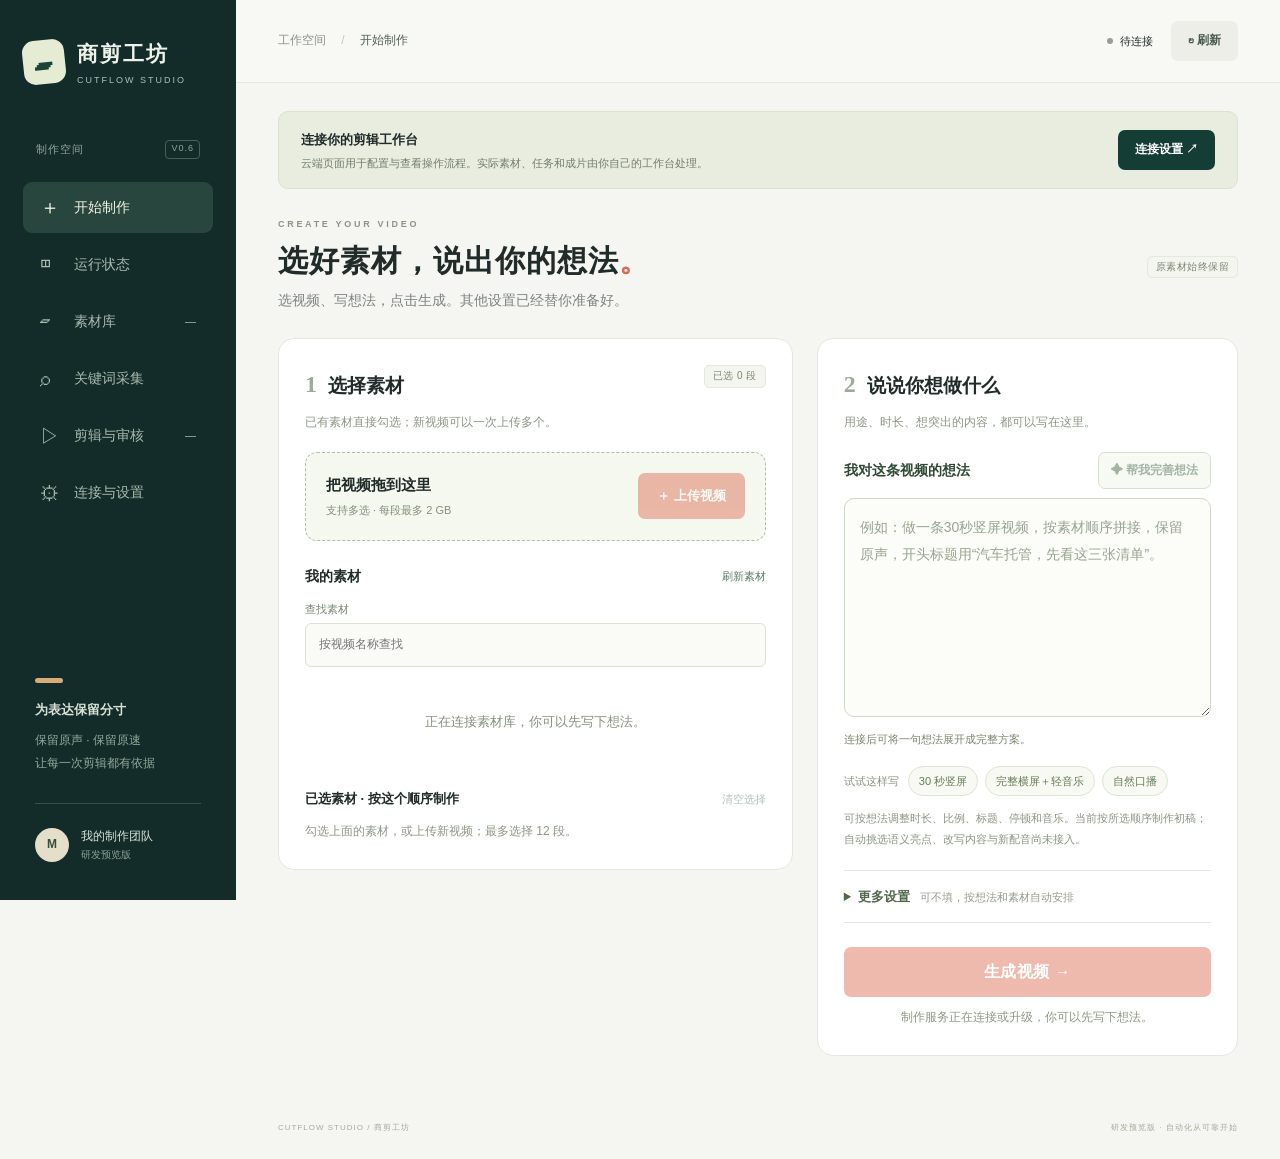
==== commit 65dff4df: "Add GPU idea refinement with editable plans and reversible adoption" ====
--- a/web/index.html
+++ b/web/index.html
@@ -1,7 +1,7 @@
 <!doctype html>
-<html lang="zh-CN"><head><meta charset="utf-8"><meta name="viewport" content="width=device-width,initial-scale=1"><meta name="color-scheme" content="light"><meta name="description" content="商剪工坊：口播、课程、访谈的素材同步与精剪工作台。"><title>商剪工坊 · CutFlow Studio</title><link rel="stylesheet" href="style.css"><link rel="stylesheet" href="creator.css"></head>
+<html lang="zh-CN"><head><meta charset="utf-8"><meta name="viewport" content="width=device-width,initial-scale=1"><meta name="color-scheme" content="light"><meta name="description" content="商剪工坊：口播、课程、访谈的素材同步与精剪工作台。"><title>商剪工坊 · CutFlow Studio</title><link rel="stylesheet" href="style.css"><link rel="stylesheet" href="creator.css"><link rel="stylesheet" href="ideas.css"></head>
 <body class="creating">
-<aside class="sidebar"><a class="brand" href="#create"><span class="brand-icon">▰</span><span>商剪工坊<small>CUTFLOW STUDIO</small></span></a><div class="workspace-label">制作空间 <span>V0.5</span></div><nav aria-label="主导航"><button class="nav active" data-page="create"><span>＋</span>开始制作</button><button class="nav" data-page="overview"><span>◫</span>运行状态</button><button class="nav" data-page="assets"><span>▱</span>素材库 <i id="assetBadge">—</i></button><button class="nav" data-page="collections"><span>⌕</span>关键词采集</button><button class="nav" data-page="jobs"><span>▷</span>剪辑与审核 <i id="jobBadge">—</i></button><button class="nav" data-page="settings"><span>⚙</span>连接与设置</button></nav><div class="sidebar-bottom"><div class="small-dot"></div><strong>为表达保留分寸</strong><p>保留原声 · 保留原速<br>让每一次剪辑都有依据</p><div class="avatar-row"><span class="avatar">M</span><span>我的制作团队<small>研发预览版</small></span></div></div></aside>
+<aside class="sidebar"><a class="brand" href="#create"><span class="brand-icon">▰</span><span>商剪工坊<small>CUTFLOW STUDIO</small></span></a><div class="workspace-label">制作空间 <span>V0.6</span></div><nav aria-label="主导航"><button class="nav active" data-page="create"><span>＋</span>开始制作</button><button class="nav" data-page="overview"><span>◫</span>运行状态</button><button class="nav" data-page="assets"><span>▱</span>素材库 <i id="assetBadge">—</i></button><button class="nav" data-page="collections"><span>⌕</span>关键词采集</button><button class="nav" data-page="jobs"><span>▷</span>剪辑与审核 <i id="jobBadge">—</i></button><button class="nav" data-page="settings"><span>⚙</span>连接与设置</button></nav><div class="sidebar-bottom"><div class="small-dot"></div><strong>为表达保留分寸</strong><p>保留原声 · 保留原速<br>让每一次剪辑都有依据</p><div class="avatar-row"><span class="avatar">M</span><span>我的制作团队<small>研发预览版</small></span></div></div></aside>
 <main><header><div class="crumb">工作空间 <span>/</span> <b id="pageTitle">开始制作</b></div><div class="header-right"><span id="connectionPill" class="pill neutral"><i></i>待连接</span><button class="button subtle" id="refreshButton">↻ 刷新</button></div></header>
 <div class="content">
 <section id="connectionBanner" class="connection-banner"><div><strong id="bannerTitle">连接你的剪辑工作台</strong><p id="bannerText">云端页面用于配置与查看操作流程。实际素材、任务和成片由你自己的工作台处理。</p></div><button class="button dark" id="connectButton">连接设置 ↗</button></section>
@@ -21,8 +21,9 @@
     </section>
     <section class="panel creator-brief-panel">
       <div class="section-heading"><div><h2><span class="step-number">2</span> 说说你想做什么</h2><p class="help">用途、时长、想突出的内容，都可以写在这里。</p></div></div>
-      <label for="creatorBrief" class="creator-main-label">我对这条视频的想法</label>
+      <div class="creator-idea-label"><label for="creatorBrief" class="creator-main-label">我对这条视频的想法</label><button type="button" class="idea-refine" id="ideaRefineButton">✦ 帮我完善想法</button></div>
       <textarea id="creatorBrief" maxlength="3000" rows="7" placeholder="例如：做一条30秒竖屏视频，按素材顺序拼接，保留原声，开头标题用“汽车托管，先看这三张清单”。"></textarea>
+      <div class="idea-tools"><p id="ideaStatus" class="idea-status" role="status" aria-live="polite">一句简单想法也可以。先出完整方案，采用后才会替换原文。</p><button type="button" class="text-button idea-undo" id="ideaUndoButton" hidden>撤销采用</button></div>
       <div class="creator-examples"><span>试试这样写</span><button class="creator-chip" type="button" data-brief-example="做一条30秒竖屏视频，按素材顺序拼接，保留原声。">30 秒竖屏</button><button class="creator-chip" type="button" data-brief-example="保留完整，横屏，加一点轻音乐。">完整横屏＋轻音乐</button><button class="creator-chip" type="button" data-brief-example="把选中的素材按顺序拼接，保留原声，清理长停顿。">自然口播</button></div>
       <p class="creator-scope">可按想法调整时长、比例、标题、停顿和音乐。当前按所选顺序制作初稿；自动挑选语义亮点、改写内容与新配音尚未接入。</p>
       <details class="creator-options" id="creatorOptions"><summary>更多设置 <span>可不填，按想法和素材自动安排</span></summary>
@@ -66,4 +67,5 @@
 <dialog id="jobDialog"><form id="jobForm"><div class="dialog-heading"><div><div class="eyebrow">NEW PRODUCTION</div><h2>新建剪辑任务</h2></div><button type="button" class="close-button" data-close="jobDialog" aria-label="关闭">×</button></div><label>选择素材<select id="sourceSelect" required><option value="">先连接工作台并扫描素材</option></select></label><label>任务名称<input id="jobTitle" required maxlength="160" placeholder="例如：访谈第一集 · 初剪"></label><div class="form-row"><label>处理方式<select id="editPreset"><option value="gentle">自然表达（推荐）</option><option value="course">课程讲解 · 保留思考</option><option value="compact">紧凑口播 · 需仔细审核</option><option value="preserve">保留完整 · 品牌片 / 已有成片</option></select></label><label>画面比例<select id="aspect"><option value="original">保留原始比例</option><option value="16:9">横屏 16:9 · 等比留边</option><option value="9:16">竖屏 9:16 · 等比留边</option></select></label></div><div class="note" id="presetHelp">按音量检测长停顿，不会理解语义或自动删除口误。保留人物画面与原始语速；成片进入审核区。</div><button class="button primary full" type="submit" id="submitJob">开始处理 →</button></form></dialog>
 <dialog id="reviewDialog" class="review-dialog"><div class="dialog-heading"><div><div class="eyebrow" id="reviewEyebrow">FINAL REVIEW</div><h2 id="reviewTitle">成片审核</h2></div><button class="close-button" data-close="reviewDialog" aria-label="关闭">×</button></div><section id="technicalTestNotice" class="note" hidden style="border:1px solid #d6a55c;background:#fff7e5;color:#593f1c"><h3 style="font-size:20px;line-height:1.4;margin:0 0 10px">测试图案，仅用于链路检查，不是商业视频</h3><p id="diagnosticReason"></p></section><p id="reviewVideoStatus" class="media-status" role="status" aria-live="polite"></p><video id="reviewVideo" controls controlslist="nodownload" playsinline preload="metadata"></video><div id="compatibilityControls" hidden style="margin:10px 0 18px"><button id="reloadVideoButton" class="button subtle">重新加载视频</button> <a id="standaloneVideoLink" class="button subtle" target="_blank" rel="noopener">独立播放 ↗</a> <button id="compatibilityButton" class="button subtle">画面空白或无声？切换兼容播放</button><p id="compatibilityStatus" class="help" role="status" aria-live="polite"></p></div><section id="creationReviewBrief" class="creator-review-brief" hidden></section><div id="reviewDetails"></div><div class="review-actions" id="reviewActions"><button id="downloadVideoButton" class="button subtle" disabled>下载成片 ↓</button><button id="retryJobButton" class="button subtle" hidden>重新处理任务</button><button id="approveButton" class="button primary">确认审核通过</button><button id="publishButton" class="button dark">推送到企业微信群</button></div><p class="help" id="reviewHelp">推送会向已配置的群机器人发送成片文件。网络结果不确定时，请先到群内核实，避免重复发送。</p></dialog>
 <dialog id="sourceDialog" class="review-dialog"><div class="dialog-heading"><div><div class="eyebrow">SOURCE PREVIEW</div><h2 id="sourceTitle">原片预览</h2></div><button class="close-button" data-close="sourceDialog" aria-label="关闭">×</button></div><p id="sourceVideoStatus" class="media-status" role="status" aria-live="polite"></p><video id="sourceVideo" controls controlslist="nodownload" playsinline preload="metadata"></video><p id="sourceDetails" class="help"></p><button id="sourceStartButton" class="button primary" type="button">选择这段素材，写下想法 →</button></dialog>
-<div id="toast" class="toast" role="status" aria-live="polite"></div><script src="app.js" defer></script><script src="compatible-preview.js" defer></script><script src="local-imports.js" defer></script><script src="creator.js" defer></script><script src="collections.js" defer></script></body></html>
+<dialog id="ideaDialog" class="idea-dialog"><div class="dialog-heading"><div><div class="eyebrow">DEVELOP YOUR IDEA</div><h2>把一个想法，展开成完整方案</h2></div><button type="button" class="close-button" id="ideaCloseButton" aria-label="关闭完善想法">×</button></div><div class="idea-body"><p class="idea-intro">先看方案，再决定是否采用。关闭窗口后，已提交的完善任务会继续进行。</p><h3>你原来的想法</h3><div class="idea-original" id="ideaOriginal"></div><div class="idea-loading" id="ideaLoading" role="status" hidden></div><p id="ideaFailure" class="idea-failure" role="status" hidden></p><section id="ideaResultSection" hidden><h3><label for="ideaEditor">完善后的创意方案 · 可以继续改</label></h3><textarea id="ideaEditor" class="idea-editor" maxlength="2400" rows="13"></textarea><h3>本次可自动执行的剪辑要求</h3><div id="ideaExecution" class="idea-execution"></div><p class="help">采用后会保存完整创意。分镜、补拍和新旁白属于策划建议，当前生成会执行上面列出的剪辑要求。</p><h3>待补充或核实的内容</h3><div id="ideaAssumptions" class="idea-assumptions"></div><p id="ideaChanged" class="idea-changed" hidden>你已修改原想法、素材或设置。为避免覆盖新内容，请按当前想法重新完善。</p></section></div><div class="idea-actions"><button type="button" class="button secondary" id="ideaRetryButton" hidden>核对 / 重试</button><button type="button" class="button secondary" id="ideaAgainButton">按当前想法再完善</button><button type="button" class="button primary" id="ideaApplyButton" disabled>采用这版想法</button></div></dialog>
+<div id="toast" class="toast" role="status" aria-live="polite"></div><script src="app.js" defer></script><script src="compatible-preview.js" defer></script><script src="local-imports.js" defer></script><script src="creator.js" defer></script><script src="ideas.js" defer></script><script src="collections.js" defer></script></body></html>
--- a/web/ideas.css
+++ b/web/ideas.css
@@ -0,0 +1,3 @@
+.creator-idea-label{display:flex;align-items:center;justify-content:space-between;gap:12px;margin-bottom:9px}.creator-idea-label .creator-main-label{margin:0!important}.idea-refine{border:1px solid #a8b99d;border-radius:7px;background:#eef4e5;color:#355b36;padding:8px 12px;white-space:nowrap;font-size:12px;font-weight:600}.idea-refine:hover{background:#e1ecd3}.idea-tools{display:flex;align-items:flex-start;gap:10px;justify-content:space-between;min-height:24px;margin-top:6px}.idea-status{font-size:11px;line-height:1.8;color:#78866b;margin:0}.idea-status.error{color:#a14c37}.idea-undo{white-space:nowrap;font-size:11px}.idea-dialog{width:min(780px,calc(100vw - 32px));max-height:90vh;padding:28px;border:1px solid #d8e3ce;border-radius:18px;background:#fffef9;color:#31402d;overflow:auto}.idea-dialog::backdrop{background:#15372f80;backdrop-filter:blur(4px)}.idea-dialog h2{font-size:23px;margin:4px 0 10px}.idea-dialog h3{font-size:13px;margin:18px 0 7px}.idea-intro{font-size:12px;color:#7d8870}.idea-original{background:#f1f5e9;border-left:3px solid #a8bd8f;padding:12px 15px;white-space:pre-wrap;font-size:13px;max-height:130px;overflow:auto;overflow-wrap:anywhere}.idea-editor{width:100%;min-height:340px;font:inherit;font-size:14px;line-height:1.9;resize:vertical;padding:15px;border:1px solid #cddbc1;border-radius:10px;color:#32432c;background:#fff}.idea-execution{padding:12px 14px;background:#f2f6ec;border-radius:8px;white-space:pre-wrap;font-size:13px;line-height:1.8}.idea-assumptions{white-space:pre-wrap;font-size:12px;line-height:1.9;color:#807551}.idea-changed,.idea-failure{background:#fff1dc;color:#905f2d;padding:12px 14px;border-radius:8px;font-size:12px;line-height:1.8}.idea-loading{padding:34px 15px;text-align:center;font-size:14px;background:#f4f7ef;border-radius:10px;margin:20px 0;color:#617a50}.idea-actions{display:flex;gap:10px;justify-content:flex-end;padding-top:20px;margin-top:14px;border-top:1px solid #e3e9da}.idea-dialog [hidden],.idea-tools [hidden]{display:none!important}@media(max-width:600px){.creator-idea-label{align-items:flex-start;flex-direction:column;gap:8px}.idea-dialog{padding:19px}.idea-editor{min-height:300px}.idea-actions{flex-wrap:wrap}.idea-actions .button{flex:1;white-space:nowrap}}
+
+.idea-dialog[open]{display:flex;flex-direction:column;overflow:hidden}.idea-dialog>.dialog-heading{flex-shrink:0}.idea-body{overflow:auto;min-height:0;padding-right:5px}.idea-actions{flex-shrink:0;margin-top:10px;padding-top:14px}.idea-body .idea-editor{resize:vertical}
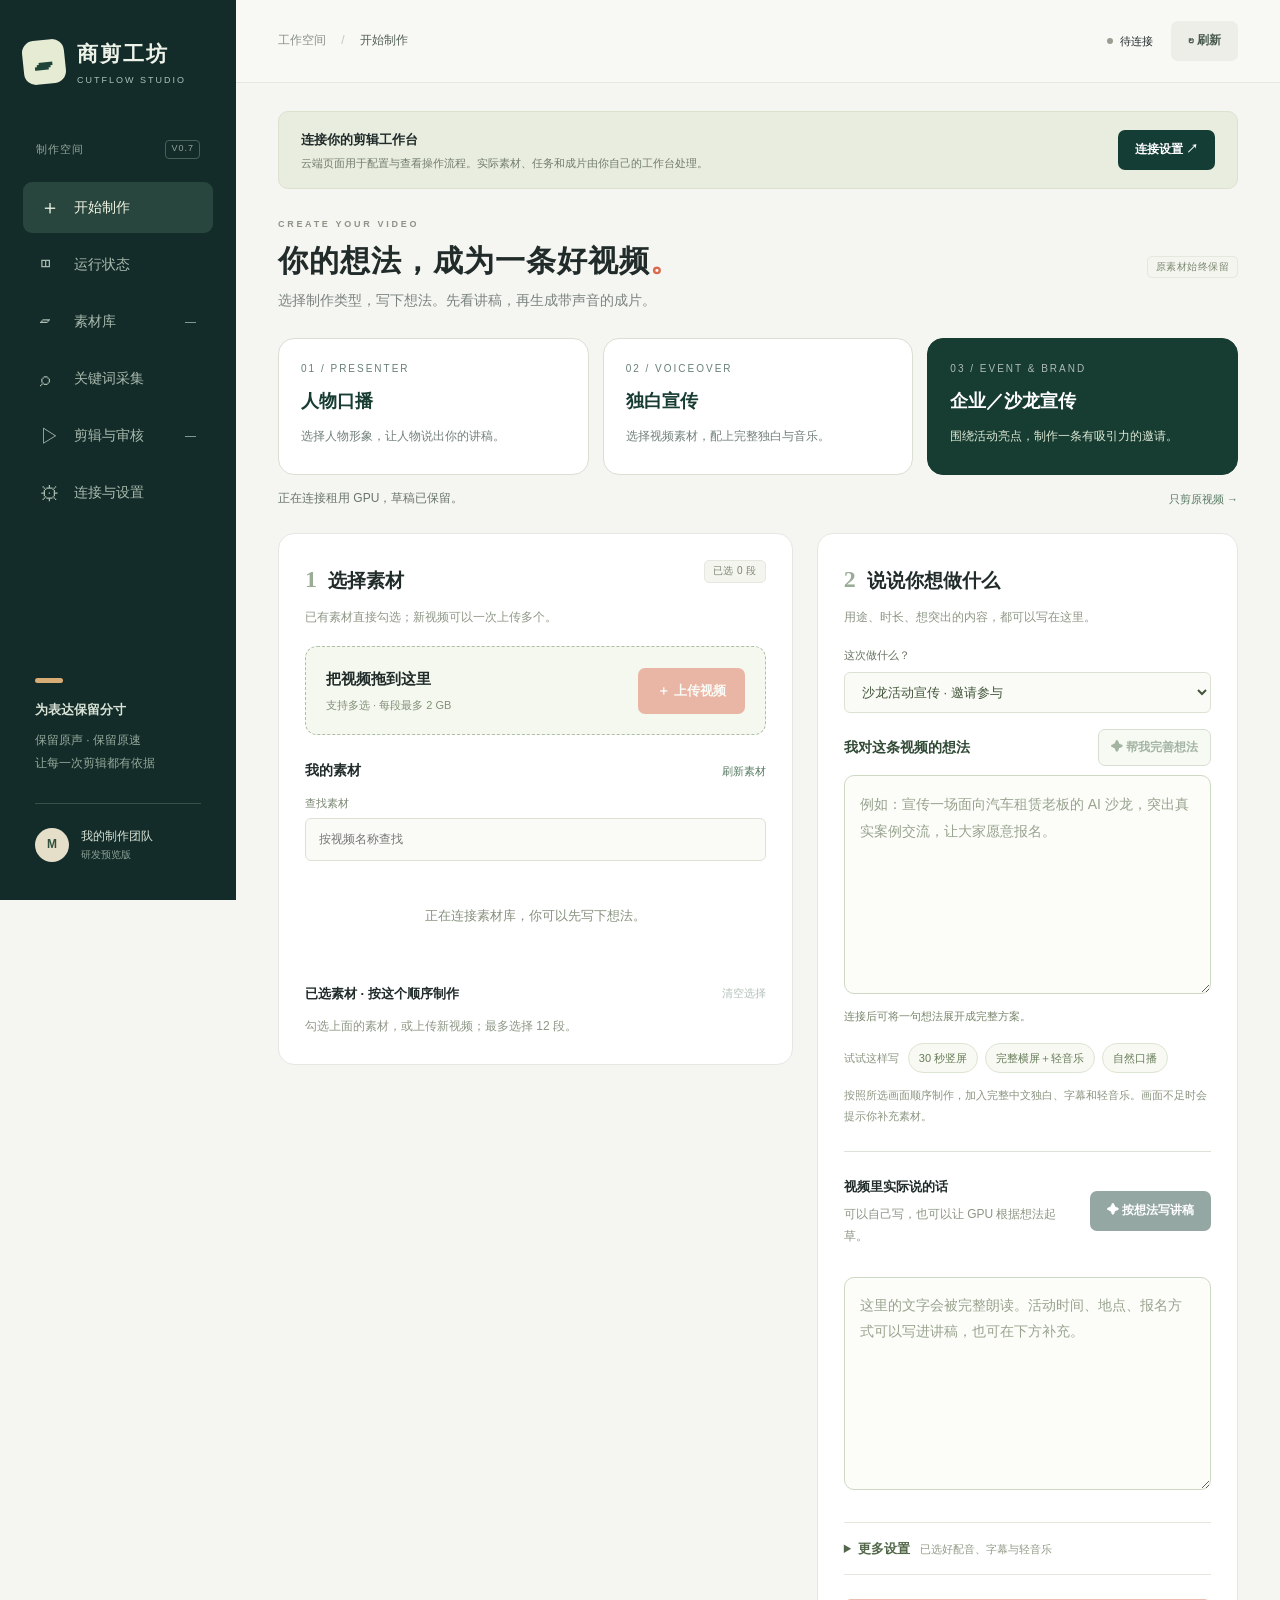
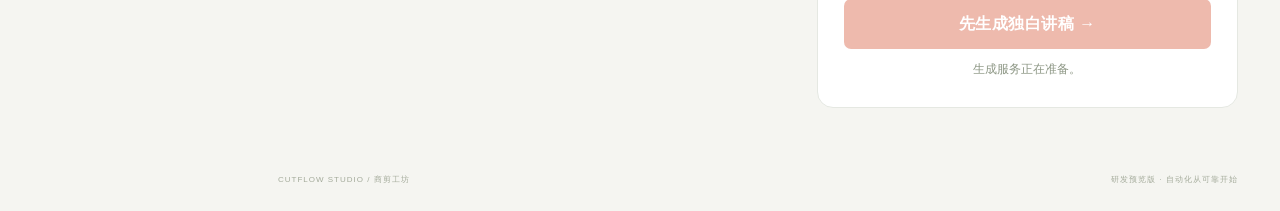
==== commit d5160252: "Add GPU narration and presenter video workflows with verified local production UI" ====
--- a/web/index.html
+++ b/web/index.html
@@ -1,14 +1,28 @@
 <!doctype html>
-<html lang="zh-CN"><head><meta charset="utf-8"><meta name="viewport" content="width=device-width,initial-scale=1"><meta name="color-scheme" content="light"><meta name="description" content="商剪工坊：口播、课程、访谈的素材同步与精剪工作台。"><title>商剪工坊 · CutFlow Studio</title><link rel="stylesheet" href="style.css"><link rel="stylesheet" href="creator.css"><link rel="stylesheet" href="ideas.css"></head>
+<html lang="zh-CN"><head><meta charset="utf-8"><meta name="viewport" content="width=device-width,initial-scale=1"><meta name="color-scheme" content="light"><meta name="description" content="商剪工坊：口播、课程、访谈的素材同步与精剪工作台。"><title>商剪工坊 · CutFlow Studio</title><link rel="stylesheet" href="style.css"><link rel="stylesheet" href="creator.css"><link rel="stylesheet" href="ideas.css"><link rel="stylesheet" href="production.css"></head>
 <body class="creating">
-<aside class="sidebar"><a class="brand" href="#create"><span class="brand-icon">▰</span><span>商剪工坊<small>CUTFLOW STUDIO</small></span></a><div class="workspace-label">制作空间 <span>V0.6</span></div><nav aria-label="主导航"><button class="nav active" data-page="create"><span>＋</span>开始制作</button><button class="nav" data-page="overview"><span>◫</span>运行状态</button><button class="nav" data-page="assets"><span>▱</span>素材库 <i id="assetBadge">—</i></button><button class="nav" data-page="collections"><span>⌕</span>关键词采集</button><button class="nav" data-page="jobs"><span>▷</span>剪辑与审核 <i id="jobBadge">—</i></button><button class="nav" data-page="settings"><span>⚙</span>连接与设置</button></nav><div class="sidebar-bottom"><div class="small-dot"></div><strong>为表达保留分寸</strong><p>保留原声 · 保留原速<br>让每一次剪辑都有依据</p><div class="avatar-row"><span class="avatar">M</span><span>我的制作团队<small>研发预览版</small></span></div></div></aside>
+<aside class="sidebar"><a class="brand" href="#create"><span class="brand-icon">▰</span><span>商剪工坊<small>CUTFLOW STUDIO</small></span></a><div class="workspace-label">制作空间 <span>V0.7</span></div><nav aria-label="主导航"><button class="nav active" data-page="create"><span>＋</span>开始制作</button><button class="nav" data-page="overview"><span>◫</span>运行状态</button><button class="nav" data-page="assets"><span>▱</span>素材库 <i id="assetBadge">—</i></button><button class="nav" data-page="collections"><span>⌕</span>关键词采集</button><button class="nav" data-page="jobs"><span>▷</span>剪辑与审核 <i id="jobBadge">—</i></button><button class="nav" data-page="settings"><span>⚙</span>连接与设置</button></nav><div class="sidebar-bottom"><div class="small-dot"></div><strong>为表达保留分寸</strong><p>保留原声 · 保留原速<br>让每一次剪辑都有依据</p><div class="avatar-row"><span class="avatar">M</span><span>我的制作团队<small>研发预览版</small></span></div></div></aside>
 <main><header><div class="crumb">工作空间 <span>/</span> <b id="pageTitle">开始制作</b></div><div class="header-right"><span id="connectionPill" class="pill neutral"><i></i>待连接</span><button class="button subtle" id="refreshButton">↻ 刷新</button></div></header>
 <div class="content">
 <section id="connectionBanner" class="connection-banner"><div><strong id="bannerTitle">连接你的剪辑工作台</strong><p id="bannerText">云端页面用于配置与查看操作流程。实际素材、任务和成片由你自己的工作台处理。</p></div><button class="button dark" id="connectButton">连接设置 ↗</button></section>
 <section class="page active" id="page-create">
-  <div class="page-heading creator-heading"><div><div class="eyebrow">CREATE YOUR VIDEO</div><h1>选好素材，说出你的想法<span>。</span></h1><p>选视频、写想法，点击生成。其他设置已经替你准备好。</p></div><span class="tag light">原素材始终保留</span></div>
+  <div class="page-heading creator-heading"><div><div class="eyebrow">CREATE YOUR VIDEO</div><h1>你的想法，成为一条好视频<span>。</span></h1><p>选择制作类型，写下想法。先看讲稿，再生成带声音的成片。</p></div><span class="tag light">原素材始终保留</span></div>
+  <div class="production-modes" role="group" aria-label="选择视频类型">
+    <button type="button" class="production-mode" data-production-mode="talking_head"><span class="production-mode-number">01 / PRESENTER</span><strong>人物口播</strong><small>选择人物形象，让人物说出你的讲稿。</small></button>
+    <button type="button" class="production-mode" data-production-mode="narrated_promo"><span class="production-mode-number">02 / VOICEOVER</span><strong>独白宣传</strong><small>选择视频素材，配上完整独白与音乐。</small></button>
+    <button type="button" class="production-mode active" data-production-mode="brand_promo"><span class="production-mode-number">03 / EVENT & BRAND</span><strong>企业／沙龙宣传</strong><small>围绕活动亮点，制作一条有吸引力的邀请。</small></button>
+  </div>
+  <div class="production-toolbar"><p id="productionModeStatus" role="status">正在检查租用 GPU 的制作能力…</p><button type="button" class="text-button production-edit" data-production-mode="edit">只剪原视频 →</button></div>
   <div class="creator-layout">
-    <section class="panel creator-materials">
+    <section class="panel production-presenter" id="productionPresenter" hidden>
+      <h2><span class="step-number">1</span> 选择人物形象</h2>
+      <p class="help">选择一张正面人像，生成嘴型同步的口播。人物身体保持静态。</p>
+      <div class="presenter-tabs"><button type="button" class="button subtle active" data-presenter-kind="public">公共数字人</button><button type="button" class="button subtle" data-presenter-kind="personal">我的形象</button></div>
+      <div id="presenterGallery" class="presenter-gallery"></div><p id="presenterEmpty" class="presenter-empty">正在读取可用形象。</p>
+      <div id="presenterUpload" hidden><label class="production-check"><input type="checkbox" id="presenterConsent">我已获得此人物制作数字人口播的授权。</label><input type="file" id="presenterFile" accept="image/png,image/jpeg" hidden><button type="button" class="button dark" id="presenterUploadButton">上传我的正面照片</button><p class="help">PNG / JPG，最大 8 MB。清晰、无遮挡的正面照片效果更稳定。</p></div>
+      <p class="help" id="presenterStatus" role="status"></p><p class="help">服装和背景随所选形象保存；生成新服装、任意换背景仍在开发中。</p>
+    </section>
+    <section class="panel creator-materials" id="productionMaterials">
       <div class="section-heading"><div><h2><span class="step-number">1</span> 选择素材</h2><p class="help">已有素材直接勾选；新视频可以一次上传多个。</p></div><span id="creatorSelectedCount" class="tag light">已选 0 段</span></div>
       <div class="creator-upload" id="creatorDropZone"><div><strong>把视频拖到这里</strong><span>支持多选 · 每段最多 2 GB</span></div><button type="button" id="creatorUploadButton" class="button primary">＋ 上传视频</button><input type="file" id="creatorFileInput" multiple accept=".mp4,.mov,.mkv,.webm,.avi,.m4v,.mts" aria-label="上传制作素材，可多选" hidden></div>
       <p id="creatorUploadStatus" class="media-status" role="status" aria-live="polite"></p>
@@ -21,11 +35,30 @@
     </section>
     <section class="panel creator-brief-panel">
       <div class="section-heading"><div><h2><span class="step-number">2</span> 说说你想做什么</h2><p class="help">用途、时长、想突出的内容，都可以写在这里。</p></div></div>
+      <label class="production-field" id="productionSubtypeField">这次做什么？<select id="productionSubtype"><option value="salon_promo">沙龙活动宣传 · 邀请参与</option><option value="salon_recap">沙龙活动回顾 · 呈现现场</option><option value="corporate">企业宣传 · 介绍价值</option></select></label>
       <div class="creator-idea-label"><label for="creatorBrief" class="creator-main-label">我对这条视频的想法</label><button type="button" class="idea-refine" id="ideaRefineButton">✦ 帮我完善想法</button></div>
       <textarea id="creatorBrief" maxlength="3000" rows="7" placeholder="例如：做一条30秒竖屏视频，按素材顺序拼接，保留原声，开头标题用“汽车托管，先看这三张清单”。"></textarea>
       <div class="idea-tools"><p id="ideaStatus" class="idea-status" role="status" aria-live="polite">一句简单想法也可以。先出完整方案，采用后才会替换原文。</p><button type="button" class="text-button idea-undo" id="ideaUndoButton" hidden>撤销采用</button></div>
       <div class="creator-examples"><span>试试这样写</span><button class="creator-chip" type="button" data-brief-example="做一条30秒竖屏视频，按素材顺序拼接，保留原声。">30 秒竖屏</button><button class="creator-chip" type="button" data-brief-example="保留完整，横屏，加一点轻音乐。">完整横屏＋轻音乐</button><button class="creator-chip" type="button" data-brief-example="把选中的素材按顺序拼接，保留原声，清理长停顿。">自然口播</button></div>
-      <p class="creator-scope">可按想法调整时长、比例、标题、停顿和音乐。当前按所选顺序制作初稿；自动挑选语义亮点、改写内容与新配音尚未接入。</p>
+      <p id="productionScope" class="creator-scope">可按想法调整时长、比例、标题、停顿和音乐。当前按所选顺序制作初稿；自动挑选语义亮点、改写内容与新配音尚未接入。</p>
+      <section class="production-script" id="productionScriptPanel">
+        <div class="section-heading"><div><h3>视频里实际说的话</h3><p class="help">可以自己写，也可以让 GPU 根据想法起草。</p></div><button type="button" class="button dark" id="productionWriteScript">✦ 按想法写讲稿</button></div>
+        <textarea id="productionScript" rows="7" maxlength="1500" aria-label="视频独白讲稿" placeholder="这里的文字会被完整朗读。活动时间、地点、报名方式可以写进讲稿，也可在下方补充。"></textarea>
+        <p id="productionScriptStatus" class="script-status" role="status" aria-live="polite"></p>
+        <div id="productionScriptPreview" class="production-result" hidden><strong>新讲稿已准备好</strong><p id="productionScriptSuggestion"></p><p id="productionScriptAssumptions" class="help"></p><button type="button" class="button dark" id="productionAdoptScript">采用这版讲稿</button></div>
+      </section>
+      <details class="creator-options production-options" id="productionOptions"><summary>更多设置 <span>已选好配音、字幕与轻音乐</span></summary>
+        <div class="form-row"><label>声音<select id="productionVoice"><option value="">正在读取可用声音…</option></select></label><label>表达语气<select id="productionStyle"><option value="professional">专业自然</option><option value="warm">亲切温暖</option><option value="energetic">轻快有活力</option></select></label></div>
+        <div class="form-row"><label>画面比例<select id="productionAspect"><option value="9:16">竖屏 9:16</option><option value="16:9">横屏 16:9</option><option value="1:1">方形 1:1</option></select></label><label>讲稿目标时长<select id="productionDuration"><option value="45">约 45 秒</option><option value="30">约 30 秒</option><option value="60">约 60 秒</option><option value="90">约 90 秒</option></select></label></div>
+        <p class="help">目标时长用于起草讲稿。成片会完整读完独白，不会为了凑时长截断声音。</p>
+        <label class="production-check"><input id="productionMusic" type="checkbox" checked>加入原创轻音乐</label>
+        <label class="production-check"><input id="productionSubtitles" type="checkbox" checked>加入中文字幕</label>
+        <label class="production-check" id="productionLoopField"><input id="productionLoop" type="checkbox">素材不足时，允许重复使用所选画面</label>
+        <label id="productionSourceAudioField">素材原声<select id="productionSourceAudio"><option value="mute">关闭，让独白更清晰</option><option value="low">降低音量，保留现场氛围</option></select></label>
+        <label>品牌／活动名称（选填）<input id="productionBrand" maxlength="120" placeholder="使用真实名称，不填则不添加"></label>
+        <div class="form-row"><label>活动时间（选填）<input id="productionDate" maxlength="80" placeholder="例如：11 月 15 日下午"></label><label>活动地点（选填）<input id="productionPlace" maxlength="160" placeholder="填写确认后的地点"></label></div>
+        <label>报名或行动方式（选填）<input id="productionCTA" maxlength="200" placeholder="例如：联系活动负责人，了解报名详情"></label>
+      </details>
       <details class="creator-options" id="creatorOptions"><summary>更多设置 <span>可不填，按想法和素材自动安排</span></summary>
         <label>作品名称（选填）<input id="creatorTitle" maxlength="160" placeholder="留空时根据想法命名"></label>
         <div class="form-row"><label>成片时长<select id="creatorDuration"><option value="">按想法 / 保留完整</option><option value="15">15 秒</option><option value="30">30 秒</option><option value="60">60 秒</option><option value="90">90 秒</option></select></label><label>画面比例<select id="creatorAspect"><option value="">按想法 / 跟随素材</option><option value="9:16">竖屏 9:16</option><option value="16:9">横屏 16:9</option><option value="1:1">方形 1:1</option><option value="original">跟随首段素材</option></select></label></div>
@@ -67,5 +100,5 @@
 <dialog id="jobDialog"><form id="jobForm"><div class="dialog-heading"><div><div class="eyebrow">NEW PRODUCTION</div><h2>新建剪辑任务</h2></div><button type="button" class="close-button" data-close="jobDialog" aria-label="关闭">×</button></div><label>选择素材<select id="sourceSelect" required><option value="">先连接工作台并扫描素材</option></select></label><label>任务名称<input id="jobTitle" required maxlength="160" placeholder="例如：访谈第一集 · 初剪"></label><div class="form-row"><label>处理方式<select id="editPreset"><option value="gentle">自然表达（推荐）</option><option value="course">课程讲解 · 保留思考</option><option value="compact">紧凑口播 · 需仔细审核</option><option value="preserve">保留完整 · 品牌片 / 已有成片</option></select></label><label>画面比例<select id="aspect"><option value="original">保留原始比例</option><option value="16:9">横屏 16:9 · 等比留边</option><option value="9:16">竖屏 9:16 · 等比留边</option></select></label></div><div class="note" id="presetHelp">按音量检测长停顿，不会理解语义或自动删除口误。保留人物画面与原始语速；成片进入审核区。</div><button class="button primary full" type="submit" id="submitJob">开始处理 →</button></form></dialog>
 <dialog id="reviewDialog" class="review-dialog"><div class="dialog-heading"><div><div class="eyebrow" id="reviewEyebrow">FINAL REVIEW</div><h2 id="reviewTitle">成片审核</h2></div><button class="close-button" data-close="reviewDialog" aria-label="关闭">×</button></div><section id="technicalTestNotice" class="note" hidden style="border:1px solid #d6a55c;background:#fff7e5;color:#593f1c"><h3 style="font-size:20px;line-height:1.4;margin:0 0 10px">测试图案，仅用于链路检查，不是商业视频</h3><p id="diagnosticReason"></p></section><p id="reviewVideoStatus" class="media-status" role="status" aria-live="polite"></p><video id="reviewVideo" controls controlslist="nodownload" playsinline preload="metadata"></video><div id="compatibilityControls" hidden style="margin:10px 0 18px"><button id="reloadVideoButton" class="button subtle">重新加载视频</button> <a id="standaloneVideoLink" class="button subtle" target="_blank" rel="noopener">独立播放 ↗</a> <button id="compatibilityButton" class="button subtle">画面空白或无声？切换兼容播放</button><p id="compatibilityStatus" class="help" role="status" aria-live="polite"></p></div><section id="creationReviewBrief" class="creator-review-brief" hidden></section><div id="reviewDetails"></div><div class="review-actions" id="reviewActions"><button id="downloadVideoButton" class="button subtle" disabled>下载成片 ↓</button><button id="retryJobButton" class="button subtle" hidden>重新处理任务</button><button id="approveButton" class="button primary">确认审核通过</button><button id="publishButton" class="button dark">推送到企业微信群</button></div><p class="help" id="reviewHelp">推送会向已配置的群机器人发送成片文件。网络结果不确定时，请先到群内核实，避免重复发送。</p></dialog>
 <dialog id="sourceDialog" class="review-dialog"><div class="dialog-heading"><div><div class="eyebrow">SOURCE PREVIEW</div><h2 id="sourceTitle">原片预览</h2></div><button class="close-button" data-close="sourceDialog" aria-label="关闭">×</button></div><p id="sourceVideoStatus" class="media-status" role="status" aria-live="polite"></p><video id="sourceVideo" controls controlslist="nodownload" playsinline preload="metadata"></video><p id="sourceDetails" class="help"></p><button id="sourceStartButton" class="button primary" type="button">选择这段素材，写下想法 →</button></dialog>
-<dialog id="ideaDialog" class="idea-dialog"><div class="dialog-heading"><div><div class="eyebrow">DEVELOP YOUR IDEA</div><h2>把一个想法，展开成完整方案</h2></div><button type="button" class="close-button" id="ideaCloseButton" aria-label="关闭完善想法">×</button></div><div class="idea-body"><p class="idea-intro">先看方案，再决定是否采用。关闭窗口后，已提交的完善任务会继续进行。</p><h3>你原来的想法</h3><div class="idea-original" id="ideaOriginal"></div><div class="idea-loading" id="ideaLoading" role="status" hidden></div><p id="ideaFailure" class="idea-failure" role="status" hidden></p><section id="ideaResultSection" hidden><h3><label for="ideaEditor">完善后的创意方案 · 可以继续改</label></h3><textarea id="ideaEditor" class="idea-editor" maxlength="2400" rows="13"></textarea><h3>本次可自动执行的剪辑要求</h3><div id="ideaExecution" class="idea-execution"></div><p class="help">采用后会保存完整创意。分镜、补拍和新旁白属于策划建议，当前生成会执行上面列出的剪辑要求。</p><h3>待补充或核实的内容</h3><div id="ideaAssumptions" class="idea-assumptions"></div><p id="ideaChanged" class="idea-changed" hidden>你已修改原想法、素材或设置。为避免覆盖新内容，请按当前想法重新完善。</p></section></div><div class="idea-actions"><button type="button" class="button secondary" id="ideaRetryButton" hidden>核对 / 重试</button><button type="button" class="button secondary" id="ideaAgainButton">按当前想法再完善</button><button type="button" class="button primary" id="ideaApplyButton" disabled>采用这版想法</button></div></dialog>
-<div id="toast" class="toast" role="status" aria-live="polite"></div><script src="app.js" defer></script><script src="compatible-preview.js" defer></script><script src="local-imports.js" defer></script><script src="creator.js" defer></script><script src="ideas.js" defer></script><script src="collections.js" defer></script></body></html>
+<dialog id="ideaDialog" class="idea-dialog"><div class="dialog-heading"><div><div class="eyebrow">DEVELOP YOUR IDEA</div><h2>把一个想法，展开成完整方案</h2></div><button type="button" class="close-button" id="ideaCloseButton" aria-label="关闭完善想法">×</button></div><div class="idea-body"><p class="idea-intro">先看方案，再决定是否采用。关闭窗口后，已提交的完善任务会继续进行。</p><h3>你原来的想法</h3><div class="idea-original" id="ideaOriginal"></div><div class="idea-loading" id="ideaLoading" role="status" hidden></div><p id="ideaFailure" class="idea-failure" role="status" hidden></p><section id="ideaResultSection" hidden><h3><label for="ideaEditor">完善后的创意方案 · 可以继续改</label></h3><textarea id="ideaEditor" class="idea-editor" maxlength="2400" rows="13"></textarea><h3>本次可自动执行的剪辑要求</h3><div id="ideaExecution" class="idea-execution"></div><p class="help">这里用于展开创意。带独白的宣传片会以制作页的讲稿为准；采用想法后，请在讲稿区确认实际要说的话。</p><h3>待补充或核实的内容</h3><div id="ideaAssumptions" class="idea-assumptions"></div><p id="ideaChanged" class="idea-changed" hidden>你已修改原想法、素材或设置。为避免覆盖新内容，请按当前想法重新完善。</p></section></div><div class="idea-actions"><button type="button" class="button secondary" id="ideaRetryButton" hidden>核对 / 重试</button><button type="button" class="button secondary" id="ideaAgainButton">按当前想法再完善</button><button type="button" class="button primary" id="ideaApplyButton" disabled>采用这版想法</button></div></dialog>
+<div id="toast" class="toast" role="status" aria-live="polite"></div><script src="app.js" defer></script><script src="compatible-preview.js" defer></script><script src="local-imports.js" defer></script><script src="creator.js" defer></script><script src="ideas.js" defer></script><script src="production.js" defer></script><script src="collections.js" defer></script></body></html>
--- a/web/production.css
+++ b/web/production.css
@@ -0,0 +1,20 @@
+.production-modes{display:grid;grid-template-columns:repeat(3,minmax(0,1fr));gap:14px;margin:0 0 14px}
+.production-mode{display:flex;text-align:left;flex-direction:column;gap:9px;padding:22px;border:1px solid #d9dfd3;border-radius:16px;background:#fff;color:#173c32;cursor:pointer;min-height:137px}
+.production-mode strong{font-size:18px}.production-mode small{line-height:1.65;color:#728079}.production-mode.active{background:#173c32;color:#fff;border-color:#173c32}.production-mode.active small{color:#dce7d4}
+.production-mode-number{font-size:10px;letter-spacing:2px;opacity:.65}
+.production-mode:focus-visible{outline:3px solid #de795f;outline-offset:3px}
+.production-toolbar{display:flex;justify-content:space-between;align-items:center;gap:14px;margin-bottom:24px;flex-wrap:wrap}
+.production-toolbar p{margin:0;font-size:12px;color:#69766c;max-width:70ch}.production-edit.active{color:#c64f38;font-weight:bold}
+.production-field{display:block;margin:16px 0}.production-field input,.production-field select{width:100%;margin-top:7px}
+.production-script{margin:24px 0;padding-top:24px;border-top:1px solid #dce2d6}.production-script .section-heading{align-items:center}
+.production-script textarea{min-height:190px;line-height:1.85;margin-top:12px;width:100%;box-sizing:border-box}
+.production-script .script-status{font-size:12px;line-height:1.7;color:#6a786e;white-space:pre-wrap}
+.production-script .error,.production-toolbar .error{color:#ad4232}
+.production-result{background:#f1f4eb;padding:14px;border-radius:10px;margin:10px 0}.production-result p{white-space:pre-wrap;line-height:1.8}
+.production-check{display:flex!important;align-items:flex-start;gap:8px;line-height:1.7;margin:12px 0!important}.production-check input{width:auto!important;margin-top:4px!important}
+.production-options label{display:block;margin-top:14px;font-size:12px}.production-options select,.production-options input{width:100%;margin-top:7px}
+.production-presenter{min-width:0}.presenter-tabs{display:flex;gap:8px;margin:18px 0}.presenter-tabs .active{background:#173c32;color:white}
+.presenter-gallery{display:grid;grid-template-columns:repeat(2,minmax(0,1fr));gap:12px}.presenter-look{padding:10px;border:1px solid #d9dfd3;border-radius:12px;background:#fff;text-align:left;cursor:pointer}.presenter-look.active{border:2px solid #173c32}.presenter-look img{width:100%;aspect-ratio:3/4;object-fit:cover;border-radius:8px}.presenter-look span{display:block;margin-top:7px;font-size:12px}
+.presenter-empty{padding:22px;background:#f3f5ee;border-radius:10px;font-size:13px;line-height:1.8}
+[hidden]{display:none!important}
+@media(max-width:700px){.production-modes{grid-template-columns:1fr;gap:8px}.production-mode{padding:15px;min-height:0;gap:4px}.production-mode-number{display:none}.production-mode strong{font-size:16px}.production-mode small{font-size:12px}.production-toolbar{margin-bottom:18px}.production-script .section-heading{align-items:flex-start;flex-direction:column;gap:10px}}
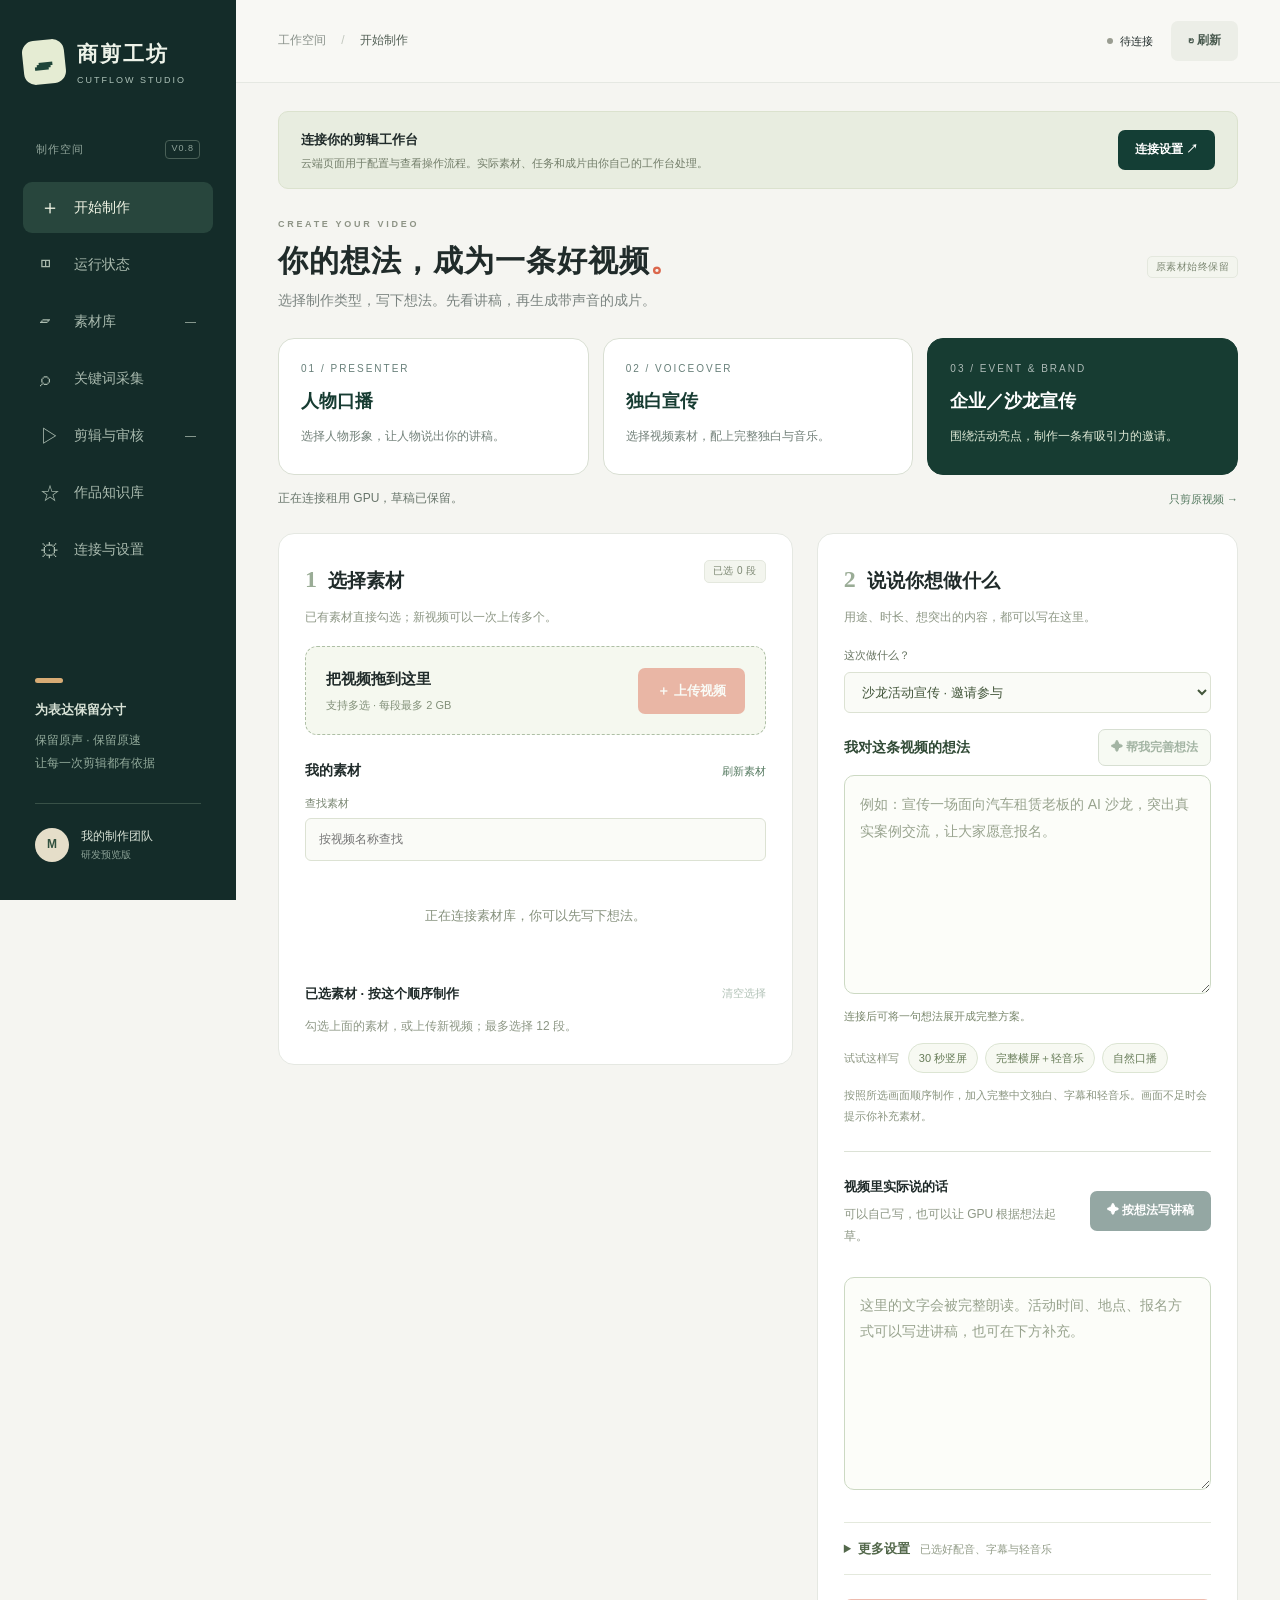
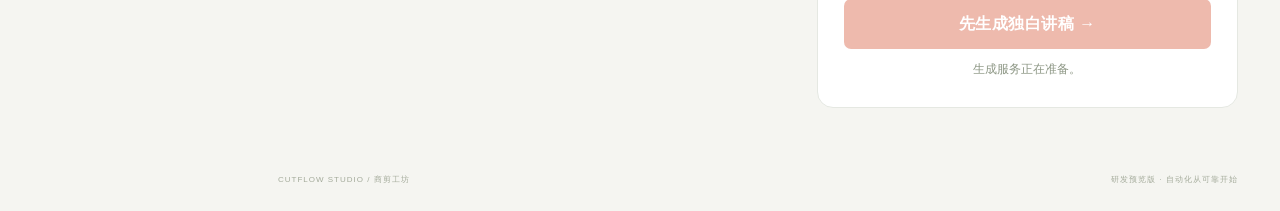
==== commit ca71ca54: "Add work library, versioned edits and production stage progress" ====
--- a/web/index.html
+++ b/web/index.html
@@ -1,12 +1,13 @@
 <!doctype html>
-<html lang="zh-CN"><head><meta charset="utf-8"><meta name="viewport" content="width=device-width,initial-scale=1"><meta name="color-scheme" content="light"><meta name="description" content="商剪工坊：口播、课程、访谈的素材同步与精剪工作台。"><title>商剪工坊 · CutFlow Studio</title><link rel="stylesheet" href="style.css"><link rel="stylesheet" href="creator.css"><link rel="stylesheet" href="ideas.css"><link rel="stylesheet" href="production.css"></head>
+<html lang="zh-CN"><head><meta charset="utf-8"><meta name="viewport" content="width=device-width,initial-scale=1"><meta name="color-scheme" content="light"><meta name="description" content="商剪工坊：口播、课程、访谈的素材同步与精剪工作台。"><title>商剪工坊 · CutFlow Studio</title><link rel="stylesheet" href="style.css"><link rel="stylesheet" href="creator.css"><link rel="stylesheet" href="ideas.css"><link rel="stylesheet" href="production.css"><link rel="stylesheet" href="library.css"><link rel="stylesheet" href="progress-ui.css"></head>
 <body class="creating">
-<aside class="sidebar"><a class="brand" href="#create"><span class="brand-icon">▰</span><span>商剪工坊<small>CUTFLOW STUDIO</small></span></a><div class="workspace-label">制作空间 <span>V0.7</span></div><nav aria-label="主导航"><button class="nav active" data-page="create"><span>＋</span>开始制作</button><button class="nav" data-page="overview"><span>◫</span>运行状态</button><button class="nav" data-page="assets"><span>▱</span>素材库 <i id="assetBadge">—</i></button><button class="nav" data-page="collections"><span>⌕</span>关键词采集</button><button class="nav" data-page="jobs"><span>▷</span>剪辑与审核 <i id="jobBadge">—</i></button><button class="nav" data-page="settings"><span>⚙</span>连接与设置</button></nav><div class="sidebar-bottom"><div class="small-dot"></div><strong>为表达保留分寸</strong><p>保留原声 · 保留原速<br>让每一次剪辑都有依据</p><div class="avatar-row"><span class="avatar">M</span><span>我的制作团队<small>研发预览版</small></span></div></div></aside>
+<aside class="sidebar"><a class="brand" href="#create"><span class="brand-icon">▰</span><span>商剪工坊<small>CUTFLOW STUDIO</small></span></a><div class="workspace-label">制作空间 <span>V0.8</span></div><nav aria-label="主导航"><button class="nav active" data-page="create"><span>＋</span>开始制作</button><button class="nav" data-page="overview"><span>◫</span>运行状态</button><button class="nav" data-page="assets"><span>▱</span>素材库 <i id="assetBadge">—</i></button><button class="nav" data-page="collections"><span>⌕</span>关键词采集</button><button class="nav" data-page="jobs"><span>▷</span>剪辑与审核 <i id="jobBadge">—</i></button><button class="nav" data-page="knowledge"><span>☆</span>作品知识库</button><button class="nav" data-page="settings"><span>⚙</span>连接与设置</button></nav><div class="sidebar-bottom"><div class="small-dot"></div><strong>为表达保留分寸</strong><p>保留原声 · 保留原速<br>让每一次剪辑都有依据</p><div class="avatar-row"><span class="avatar">M</span><span>我的制作团队<small>研发预览版</small></span></div></div></aside>
 <main><header><div class="crumb">工作空间 <span>/</span> <b id="pageTitle">开始制作</b></div><div class="header-right"><span id="connectionPill" class="pill neutral"><i></i>待连接</span><button class="button subtle" id="refreshButton">↻ 刷新</button></div></header>
 <div class="content">
 <section id="connectionBanner" class="connection-banner"><div><strong id="bannerTitle">连接你的剪辑工作台</strong><p id="bannerText">云端页面用于配置与查看操作流程。实际素材、任务和成片由你自己的工作台处理。</p></div><button class="button dark" id="connectButton">连接设置 ↗</button></section>
 <section class="page active" id="page-create">
   <div class="page-heading creator-heading"><div><div class="eyebrow">CREATE YOUR VIDEO</div><h1>你的想法，成为一条好视频<span>。</span></h1><p>选择制作类型，写下想法。先看讲稿，再生成带声音的成片。</p></div><span class="tag light">原素材始终保留</span></div>
+  <div id="productionProgressBoard"></div><section id="workContext" class="work-context" hidden></section>
   <div class="production-modes" role="group" aria-label="选择视频类型">
     <button type="button" class="production-mode" data-production-mode="talking_head"><span class="production-mode-number">01 / PRESENTER</span><strong>人物口播</strong><small>选择人物形象，让人物说出你的讲稿。</small></button>
     <button type="button" class="production-mode" data-production-mode="narrated_promo"><span class="production-mode-number">02 / VOICEOVER</span><strong>独白宣传</strong><small>选择视频素材，配上完整独白与音乐。</small></button>
@@ -55,7 +56,7 @@
         <label class="production-check"><input id="productionSubtitles" type="checkbox" checked>加入中文字幕</label>
         <label class="production-check" id="productionLoopField"><input id="productionLoop" type="checkbox">素材不足时，允许重复使用所选画面</label>
         <label id="productionSourceAudioField">素材原声<select id="productionSourceAudio"><option value="mute">关闭，让独白更清晰</option><option value="low">降低音量，保留现场氛围</option></select></label>
-        <label>品牌／活动名称（选填）<input id="productionBrand" maxlength="120" placeholder="使用真实名称，不填则不添加"></label>
+        <label>片头标题（选填）<input id="productionOpeningTitle" maxlength="120" placeholder="不填则按想法安排片头"></label><label>品牌／活动名称（选填）<input id="productionBrand" maxlength="120" placeholder="使用真实名称，不填则不添加"></label>
         <div class="form-row"><label>活动时间（选填）<input id="productionDate" maxlength="80" placeholder="例如：11 月 15 日下午"></label><label>活动地点（选填）<input id="productionPlace" maxlength="160" placeholder="填写确认后的地点"></label></div>
         <label>报名或行动方式（选填）<input id="productionCTA" maxlength="200" placeholder="例如：联系活动负责人，了解报名详情"></label>
       </details>
@@ -93,12 +94,16 @@
 <div class="collection-grid"><section class="panel"><div class="section-heading"><h3>关键词任务</h3><span class="tag light" id="collectionTaskCount">—</span></div>
 <form id="collectionTaskForm"><label>搜索关键词<input id="collectionKeyword" required maxlength="100" placeholder="例如：汽车托管"></label><div class="form-row"><label>收集频率<select id="collectionFrequency"><option value="21600">每 6 小时</option><option value="86400">每天</option><option value="3600">每小时</option><option value="0">仅手动</option></select></label><label>每次最多<input id="collectionLimit" type="number" min="1" max="10" value="5" required></label></div><button class="button primary full" type="submit" style="margin-top:18px">＋ 添加关键词</button></form><div id="collectionTasks" class="collection-tasks"><div class="empty compact"><p>连接工作台后读取任务。</p></div></div></section>
 <section class="panel"><div class="section-heading"><h3>采集结果</h3><span class="tag light" id="collectionItemCount">—</span></div><div class="collection-filters"><label>关键词<select id="collectionTaskFilter"><option value="">全部关键词</option></select></label><label>使用标记<select id="collectionRightsFilter"><option value="">全部</option><option value="unknown">待确认</option><option value="owned">自有素材</option><option value="licensed">已有授权</option><option value="reference">仅作参考</option></select></label></div><div id="collectionItems"><div class="empty compact"><strong>还没有采集结果</strong><p>首次采集需要本机采集器运行。</p></div></div><details class="collection-import"><summary>补充已有的抖音视频链接</summary><form id="collectionImportForm"><label>视频完整链接<input id="collectionSourceUrl" type="url" required placeholder="https://www.douyin.com/video/…"></label><label>标题（选填）<input id="collectionSourceTitle" maxlength="1000"></label><button class="button subtle" type="submit" style="margin-top:14px">保存参考链接</button></form></details></section></div>
-</section><section class="page" id="page-jobs"><div class="page-heading"><div><div class="eyebrow">EDIT & REVIEW</div><h1>让成片经得起回看<span>。</span></h1><p>每个任务都保留剪辑决策、检查结果和发送状态。</p></div><button class="button primary" id="newJobButton2">＋ 开始制作</button></div><div class="filter-row"><button class="filter active" data-filter="all">全部正式任务</button><button class="filter" data-filter="review">等待审核</button><button class="filter" data-filter="published">已推送</button><button class="filter" data-filter="failed">需要处理</button><button class="filter" data-filter="technical_test">技术自测（非成片） <span id="technicalTestCount">—</span></button></div><section class="panel" id="jobsList"></section></section>
+</section><section class="page" id="page-jobs"><div class="page-heading"><div><div class="eyebrow">EDIT & REVIEW</div><h1>让成片经得起回看<span>。</span></h1><p>每个任务都保留剪辑决策、检查结果和发送状态。</p></div><button class="button primary" id="newJobButton2">＋ 开始制作</button></div><div class="filter-row"><button class="filter active" data-filter="all">全部正式任务</button><button class="filter" data-filter="review">等待审核</button><button class="filter" data-filter="published">已推送</button><button class="filter" data-filter="failed">需要处理</button><button class="filter" data-filter="technical_test">技术自测（非成片） <span id="technicalTestCount">—</span></button></div><div id="jobsProgressBoard"></div><section class="panel" id="jobsList"></section></section>
+<section class="page" id="page-knowledge"><div class="page-heading"><div><div class="eyebrow">YOUR CREATIVE LIBRARY</div><h1>把好作品，变成下次的灵感<span>。</span></h1><p>收藏、标注、参考制作。每次修改都生成新版本，原片始终保留。</p></div><button class="button primary" data-goto="jobs">从成片中收藏 ＋</button></div><div class="knowledge-toolbar"><label>搜索作品<input id="knowledgeSearch" type="search" placeholder="作品名、标签或标注" maxlength="200"></label><label class="production-check"><input id="knowledgeFavorites" type="checkbox" checked>只看优秀作品</label><button id="knowledgeRefresh" class="button subtle">刷新</button></div><p class="help" id="knowledgeStatus" role="status"></p><div id="knowledgeCards" class="knowledge-grid"></div><p class="help">“参考学习”使用已有讲稿、制作参数和你的标注。尚未自动分析视频画面或训练新模型。</p></section>
 <section class="page" id="page-settings"><div class="page-heading"><div><div class="eyebrow">YOUR PRODUCTION SETUP</div><h1>连接你的制作环境<span>。</span></h1><p>素材和密钥保留在你自己的电脑与 GPU 服务中。</p></div></div><div class="settings-grid"><section class="panel"><div class="section-heading"><h3>工作台连接</h3><span class="tag light">服务访问</span></div><form id="connectionForm"><label>剪辑服务地址<input id="apiBase" type="url" placeholder="https://你的剪辑服务地址" autocomplete="off"></label><p class="help">在本地打开工作台时无需填写地址。云端页面连接远程服务需要 HTTPS 与服务端允许该站点来源。</p><label>工作台访问令牌<input id="apiToken" type="password" placeholder="启动器自动生成的访问令牌" autocomplete="off"></label><p class="help">仅在当前页面内存中使用。不要填写企业微信机器人密钥。</p><div class="form-buttons"><button class="button primary" type="submit">连接并检查</button><button class="button subtle" id="disconnectButton" type="button">断开</button></div></form><div class="local-access"><strong>在这台电脑上运行？</strong><p>双击项目中的「启动工作台.cmd」，随后使用启动器打开的页面。</p><a href="http://127.0.0.1:8765/" class="text-button" target="_blank" rel="noopener">打开本地工作台 ↗</a></div></section><section class="panel"><div class="section-heading"><h3>第一版的交付边界</h3></div><ul class="capability-list"><li><span class="check">✓</span><div><b>基础剪辑与可回溯时间线</b><p>长静音修剪、原速拼接、音量标准化、成片检查。</p></div></li><li><span class="check">✓</span><div><b>文件同步与内部群文件推送</b><p>需配置 SSH 与机器人；未配置时会明确阻止发送。</p></div></li><li><span class="pending">◷</span><div><b>语义精剪与品牌包装</b><p>语音转写、重复句识别、镜头补充和品牌模板待实片开发验收。</p></div></li><li><span class="pending">◷</span><div><b>无人值守商用质量</b><p>尚未达成。第一阶段保留人工审核，先建立合格样片与质量标准。</p></div></li></ul><button class="button subtle full" id="downloadPreset">下载剪辑参数模板 ↓</button></section></div></section>
 <footer><span>CUTFLOW STUDIO / 商剪工坊</span><span>研发预览版 · 自动化从可靠开始</span></footer>
 </div></main>
 <dialog id="jobDialog"><form id="jobForm"><div class="dialog-heading"><div><div class="eyebrow">NEW PRODUCTION</div><h2>新建剪辑任务</h2></div><button type="button" class="close-button" data-close="jobDialog" aria-label="关闭">×</button></div><label>选择素材<select id="sourceSelect" required><option value="">先连接工作台并扫描素材</option></select></label><label>任务名称<input id="jobTitle" required maxlength="160" placeholder="例如：访谈第一集 · 初剪"></label><div class="form-row"><label>处理方式<select id="editPreset"><option value="gentle">自然表达（推荐）</option><option value="course">课程讲解 · 保留思考</option><option value="compact">紧凑口播 · 需仔细审核</option><option value="preserve">保留完整 · 品牌片 / 已有成片</option></select></label><label>画面比例<select id="aspect"><option value="original">保留原始比例</option><option value="16:9">横屏 16:9 · 等比留边</option><option value="9:16">竖屏 9:16 · 等比留边</option></select></label></div><div class="note" id="presetHelp">按音量检测长停顿，不会理解语义或自动删除口误。保留人物画面与原始语速；成片进入审核区。</div><button class="button primary full" type="submit" id="submitJob">开始处理 →</button></form></dialog>
-<dialog id="reviewDialog" class="review-dialog"><div class="dialog-heading"><div><div class="eyebrow" id="reviewEyebrow">FINAL REVIEW</div><h2 id="reviewTitle">成片审核</h2></div><button class="close-button" data-close="reviewDialog" aria-label="关闭">×</button></div><section id="technicalTestNotice" class="note" hidden style="border:1px solid #d6a55c;background:#fff7e5;color:#593f1c"><h3 style="font-size:20px;line-height:1.4;margin:0 0 10px">测试图案，仅用于链路检查，不是商业视频</h3><p id="diagnosticReason"></p></section><p id="reviewVideoStatus" class="media-status" role="status" aria-live="polite"></p><video id="reviewVideo" controls controlslist="nodownload" playsinline preload="metadata"></video><div id="compatibilityControls" hidden style="margin:10px 0 18px"><button id="reloadVideoButton" class="button subtle">重新加载视频</button> <a id="standaloneVideoLink" class="button subtle" target="_blank" rel="noopener">独立播放 ↗</a> <button id="compatibilityButton" class="button subtle">画面空白或无声？切换兼容播放</button><p id="compatibilityStatus" class="help" role="status" aria-live="polite"></p></div><section id="creationReviewBrief" class="creator-review-brief" hidden></section><div id="reviewDetails"></div><div class="review-actions" id="reviewActions"><button id="downloadVideoButton" class="button subtle" disabled>下载成片 ↓</button><button id="retryJobButton" class="button subtle" hidden>重新处理任务</button><button id="approveButton" class="button primary">确认审核通过</button><button id="publishButton" class="button dark">推送到企业微信群</button></div><p class="help" id="reviewHelp">推送会向已配置的群机器人发送成片文件。网络结果不确定时，请先到群内核实，避免重复发送。</p></dialog>
+<dialog id="reviewDialog" class="review-dialog"><div class="dialog-heading"><div><div class="eyebrow" id="reviewEyebrow">FINAL REVIEW</div><h2 id="reviewTitle">成片审核</h2></div><button class="close-button" data-close="reviewDialog" aria-label="关闭">×</button></div><section id="technicalTestNotice" class="note" hidden style="border:1px solid #d6a55c;background:#fff7e5;color:#593f1c"><h3 style="font-size:20px;line-height:1.4;margin:0 0 10px">测试图案，仅用于链路检查，不是商业视频</h3><p id="diagnosticReason"></p></section><p id="reviewVideoStatus" class="media-status" role="status" aria-live="polite"></p><video id="reviewVideo" controls controlslist="nodownload" playsinline preload="metadata"></video><div id="compatibilityControls" hidden style="margin:10px 0 18px"><button id="reloadVideoButton" class="button subtle">重新加载视频</button> <a id="standaloneVideoLink" class="button subtle" target="_blank" rel="noopener">独立播放 ↗</a> <button id="compatibilityButton" class="button subtle">画面空白或无声？切换兼容播放</button><p id="compatibilityStatus" class="help" role="status" aria-live="polite"></p></div><section id="creationReviewBrief" class="creator-review-brief" hidden></section><div id="reviewProgress"></div><section id="workActions" class="work-actions" hidden></section><div id="reviewDetails"></div><div class="review-actions" id="reviewActions"><button id="downloadVideoButton" class="button subtle" disabled>下载成片 ↓</button><button id="retryJobButton" class="button subtle" hidden>重新处理任务</button><button id="approveButton" class="button primary">确认审核通过</button><button id="publishButton" class="button dark">推送到企业微信群</button></div><p class="help" id="reviewHelp">推送会向已配置的群机器人发送成片文件。网络结果不确定时，请先到群内核实，避免重复发送。</p></dialog>
 <dialog id="sourceDialog" class="review-dialog"><div class="dialog-heading"><div><div class="eyebrow">SOURCE PREVIEW</div><h2 id="sourceTitle">原片预览</h2></div><button class="close-button" data-close="sourceDialog" aria-label="关闭">×</button></div><p id="sourceVideoStatus" class="media-status" role="status" aria-live="polite"></p><video id="sourceVideo" controls controlslist="nodownload" playsinline preload="metadata"></video><p id="sourceDetails" class="help"></p><button id="sourceStartButton" class="button primary" type="button">选择这段素材，写下想法 →</button></dialog>
 <dialog id="ideaDialog" class="idea-dialog"><div class="dialog-heading"><div><div class="eyebrow">DEVELOP YOUR IDEA</div><h2>把一个想法，展开成完整方案</h2></div><button type="button" class="close-button" id="ideaCloseButton" aria-label="关闭完善想法">×</button></div><div class="idea-body"><p class="idea-intro">先看方案，再决定是否采用。关闭窗口后，已提交的完善任务会继续进行。</p><h3>你原来的想法</h3><div class="idea-original" id="ideaOriginal"></div><div class="idea-loading" id="ideaLoading" role="status" hidden></div><p id="ideaFailure" class="idea-failure" role="status" hidden></p><section id="ideaResultSection" hidden><h3><label for="ideaEditor">完善后的创意方案 · 可以继续改</label></h3><textarea id="ideaEditor" class="idea-editor" maxlength="2400" rows="13"></textarea><h3>本次可自动执行的剪辑要求</h3><div id="ideaExecution" class="idea-execution"></div><p class="help">这里用于展开创意。带独白的宣传片会以制作页的讲稿为准；采用想法后，请在讲稿区确认实际要说的话。</p><h3>待补充或核实的内容</h3><div id="ideaAssumptions" class="idea-assumptions"></div><p id="ideaChanged" class="idea-changed" hidden>你已修改原想法、素材或设置。为避免覆盖新内容，请按当前想法重新完善。</p></section></div><div class="idea-actions"><button type="button" class="button secondary" id="ideaRetryButton" hidden>核对 / 重试</button><button type="button" class="button secondary" id="ideaAgainButton">按当前想法再完善</button><button type="button" class="button primary" id="ideaApplyButton" disabled>采用这版想法</button></div></dialog>
-<div id="toast" class="toast" role="status" aria-live="polite"></div><script src="app.js" defer></script><script src="compatible-preview.js" defer></script><script src="local-imports.js" defer></script><script src="creator.js" defer></script><script src="ideas.js" defer></script><script src="production.js" defer></script><script src="collections.js" defer></script></body></html>
+<dialog id="knowledgeDialog" class="work-dialog"><form id="knowledgeForm"><div class="dialog-heading"><div><div class="eyebrow">KEEP WHAT WORKS</div><h2>这条作品好在哪里？</h2></div><button type="button" class="close-button" data-close="knowledgeDialog" aria-label="关闭收藏">×</button></div><label>作品名称<input id="knowledgeTitle" maxlength="160" required></label><label class="production-check"><input type="checkbox" id="knowledgeFavorite" checked>标为优秀作品，允许下次参考</label><label>标签<input id="knowledgeTags" maxlength="280" placeholder="例如：沙龙、专业、好开场（逗号分隔）"></label><label>值得学习的地方<textarea id="knowledgeNotes" rows="4" maxlength="2000" placeholder="例如：开场先说老板的难题，中间给出三个交流价值，结尾邀请报名。"></textarea></label><fieldset class="learn-fields"><legend>下次参考哪些方面？</legend><label><input type="checkbox" value="opening" checked>开场</label><label><input type="checkbox" value="structure" checked>文案结构</label><label><input type="checkbox" value="cta" checked>结尾方式</label><label><input type="checkbox" value="tone" checked>表达语气</label><label><input type="checkbox" value="visual_format" checked>画幅</label><label><input type="checkbox" value="music" checked>配乐设置</label><label><input type="checkbox" value="subtitles" checked>字幕设置</label><label><input type="checkbox" value="notes" checked>我的标注</label></fieldset><section id="knowledgeConflict" class="note" hidden><p id="knowledgeConflictText"></p><button type="button" class="button subtle" id="knowledgeRebase">基于最新版本保存我的标注</button><p class="help">旧标注版本仍会保留。也可以关闭窗口，重新打开查看最新标注。</p></section><p id="knowledgeSaveStatus" class="help" role="status"></p><button id="knowledgeSave" type="submit" class="button primary full">保存到作品知识库</button></form></dialog>
+<dialog id="variantDialog" class="work-dialog"><div class="dialog-heading"><div><div class="eyebrow">A NEW VERSION</div><h2 id="variantTitle">一键改文案</h2></div><button class="close-button" data-close="variantDialog" aria-label="关闭新版本">×</button></div><p id="variantOriginal" class="help"></p><label>希望怎么改？<textarea id="variantInstruction" rows="4" maxlength="1800" placeholder="例如：更口语化，开头直接讲租赁老板的难题，结尾邀请参加沙龙。"></textarea></label><div class="work-quick"><button class="creator-chip" data-rewrite-tip="更简洁，保留核心信息，不增加新的业务事实。">更简洁</button><button class="creator-chip" data-rewrite-tip="更口语化，句子短一些，适合直接朗读。">更口语</button><button class="creator-chip" data-rewrite-tip="开头更有吸引力，以受众关心的问题切入；不编造数字或承诺。">更好的开头</button></div><p class="help">先生成新讲稿，采用后再制作新视频。原作品不变。</p><button id="variantRewrite" class="button primary full">按要求改写讲稿 →</button><p id="variantStatus" class="help" role="status"></p></dialog>
+<dialog id="faceSwapDialog" class="work-dialog"><div class="dialog-heading"><h2>原视频换脸</h2><button class="close-button" data-close="faceSwapDialog" aria-label="关闭原视频换脸">×</button></div><p id="faceSwapReason"></p><p class="help">目标流程：选择原视频 → 选择已授权人物 → 保留原动作和原声，生成新版本。当前暂不能提交此类任务。</p><button class="button dark" data-close="faceSwapDialog">知道了</button></dialog>
+<div id="toast" class="toast" role="status" aria-live="polite"></div><script src="app.js" defer></script><script src="compatible-preview.js" defer></script><script src="local-imports.js" defer></script><script src="creator.js" defer></script><script src="ideas.js" defer></script><script src="production.js" defer></script><script src="collections.js" defer></script><script src="progress-ui.js" defer></script><script src="library.js" defer></script></body></html>
--- a/web/library.css
+++ b/web/library.css
@@ -0,0 +1 @@
+.knowledge-toolbar{display:flex;align-items:end;gap:22px;margin-bottom:20px}.knowledge-toolbar>label:first-child{flex:1;margin:0}.knowledge-grid{display:grid;grid-template-columns:repeat(2,minmax(0,1fr));gap:24px}.knowledge-card{padding:0;overflow:hidden}.knowledge-cover{display:flex;align-items:center;justify-content:space-between;padding:28px;background:#eaf0e5;color:#244b41}.knowledge-cover>span{font-size:13px;letter-spacing:.08em}.knowledge-card-body{padding:25px}.knowledge-card-title{display:flex;justify-content:space-between;gap:15px}.knowledge-card-title h3{font-size:18px;line-height:1.55}.knowledge-card-title>span{color:#ba853d;font-size:24px}.knowledge-tags{display:flex;gap:8px;flex-wrap:wrap}.knowledge-card p{white-space:pre-wrap;line-height:1.8;overflow-wrap:anywhere}.work-action-row{display:flex;align-items:center;gap:10px;flex-wrap:wrap;margin-top:18px}.work-actions{border-top:1px solid #dce2d5;margin-top:20px;padding:20px 0}.work-context{background:#eef2e9;border:1px solid #d8e1cf;border-radius:12px;padding:16px 20px;margin:14px 0 24px}.work-context>div{margin-bottom:10px}.work-context span{font-size:12px;margin-left:15px;color:#718076}.reference-chip{border:1px solid #c9d4bf;border-radius:18px;background:white;color:#26483e;padding:7px 12px;cursor:pointer;margin:4px 8px;font-size:12px}.work-dialog{width:min(660px,calc(100vw - 32px));max-height:90vh;overflow-y:auto}.work-dialog textarea{width:100%;resize:vertical}.learn-fields{border:1px solid #dce2d5;border-radius:12px;padding:16px;margin:20px 0;display:flex;gap:14px;flex-wrap:wrap}.learn-fields label{display:flex;align-items:center;gap:6px;margin:0;font-size:13px}.learn-fields input{width:auto}.learn-fields legend{font-size:13px;padding:0 8px}.work-quick{display:flex;flex-wrap:wrap;gap:8px;margin-top:10px}.knowledge-grid .empty{grid-column:1/-1}#knowledgeSaveStatus,#variantStatus{white-space:pre-wrap}@media(max-width:850px){.knowledge-grid{grid-template-columns:1fr}.knowledge-toolbar{flex-wrap:wrap}.knowledge-toolbar>label:first-child{flex-basis:100%}.work-action-row .button{flex:1;white-space:nowrap}}
--- a/web/progress-ui.css
+++ b/web/progress-ui.css
@@ -0,0 +1,28 @@
+#productionProgressBoard,#jobsProgressBoard{display:grid;gap:14px;margin:20px 0}
+#reviewProgress{margin:20px 0 8px}
+.production-progress-card{background:var(--paper,#fff);border:1px solid #dce5da;border-radius:12px;padding:18px 20px;color:var(--ink,#202b2a);min-width:0}
+.production-progress-card.is-failed{border-color:#ebc4b6;background:#fffaf7}
+.production-progress-card.is-complete{border-color:#c9ddc6;background:#f8fbf6}
+.production-progress-heading{display:flex;justify-content:space-between;align-items:center;gap:16px}
+.production-progress-heading>div{min-width:0}
+.production-progress-heading h3{font-size:14px;line-height:1.6;margin:4px 0 0;overflow-wrap:anywhere;font-weight:600}
+.production-progress-heading .button{flex-shrink:0}
+.production-progress-state{font-size:11px;color:var(--green,#143e35);font-weight:600}
+.is-failed .production-progress-state{color:#a64f35}
+.production-progress-description{font-size:12px;line-height:1.8;color:#647267;margin:10px 0;overflow-wrap:anywhere}
+.production-progress-facts{display:flex;flex-wrap:wrap;gap:8px 22px;font-size:11px;color:#748173;margin:12px 0}
+.production-progress-facts b{color:#3e5848;font-weight:600;font-variant-numeric:tabular-nums;white-space:nowrap}
+.production-progress-steps{list-style:none;padding:14px 0 0;margin:14px 0 0;border-top:1px solid #e5eae0;display:grid;grid-template-columns:repeat(auto-fit,minmax(105px,1fr));gap:12px}
+.production-progress-step{display:flex;align-items:flex-start;gap:8px;font-size:11px;line-height:1.5;color:#7c857b;min-width:0}
+.production-progress-step small{font-size:10px;font-weight:400;margin-top:2px;color:#8a9386}
+.production-progress-marker{flex:0 0 22px;height:22px;border-radius:50%;display:grid;place-items:center;background:#eef1e9;color:#87917c;font-size:10px;font-weight:600}
+.production-progress-step.completed{color:#567049}
+.production-progress-step.completed .production-progress-marker{background:#e3edde;color:#547d49}
+.production-progress-step.active{color:#173f33;font-weight:600}
+.production-progress-step.active .production-progress-marker{background:#244f40;color:#fff;box-shadow:0 0 0 3px #e7eee1}
+.production-progress-step.failed{color:#a64f35}
+.production-progress-step.failed .production-progress-marker{background:#f9e5dc;color:#a64f35}
+.production-progress-error,.production-progress-offline{font-size:11px;line-height:1.8;margin:12px 0 0;padding:9px 12px;border-radius:6px;overflow-wrap:anywhere}
+.production-progress-error{background:#fae8e1;color:#9e4e37}
+.production-progress-offline{background:#f5f0e2;color:#866d36}
+@media(max-width:600px){.production-progress-card{padding:15px}.production-progress-heading{align-items:flex-start;gap:10px}.production-progress-heading .button{font-size:11px;padding:8px 10px}.production-progress-heading h3{font-size:13px}.production-progress-steps{grid-template-columns:repeat(2,minmax(0,1fr));gap:14px 10px}.production-progress-facts{gap:7px 14px}}
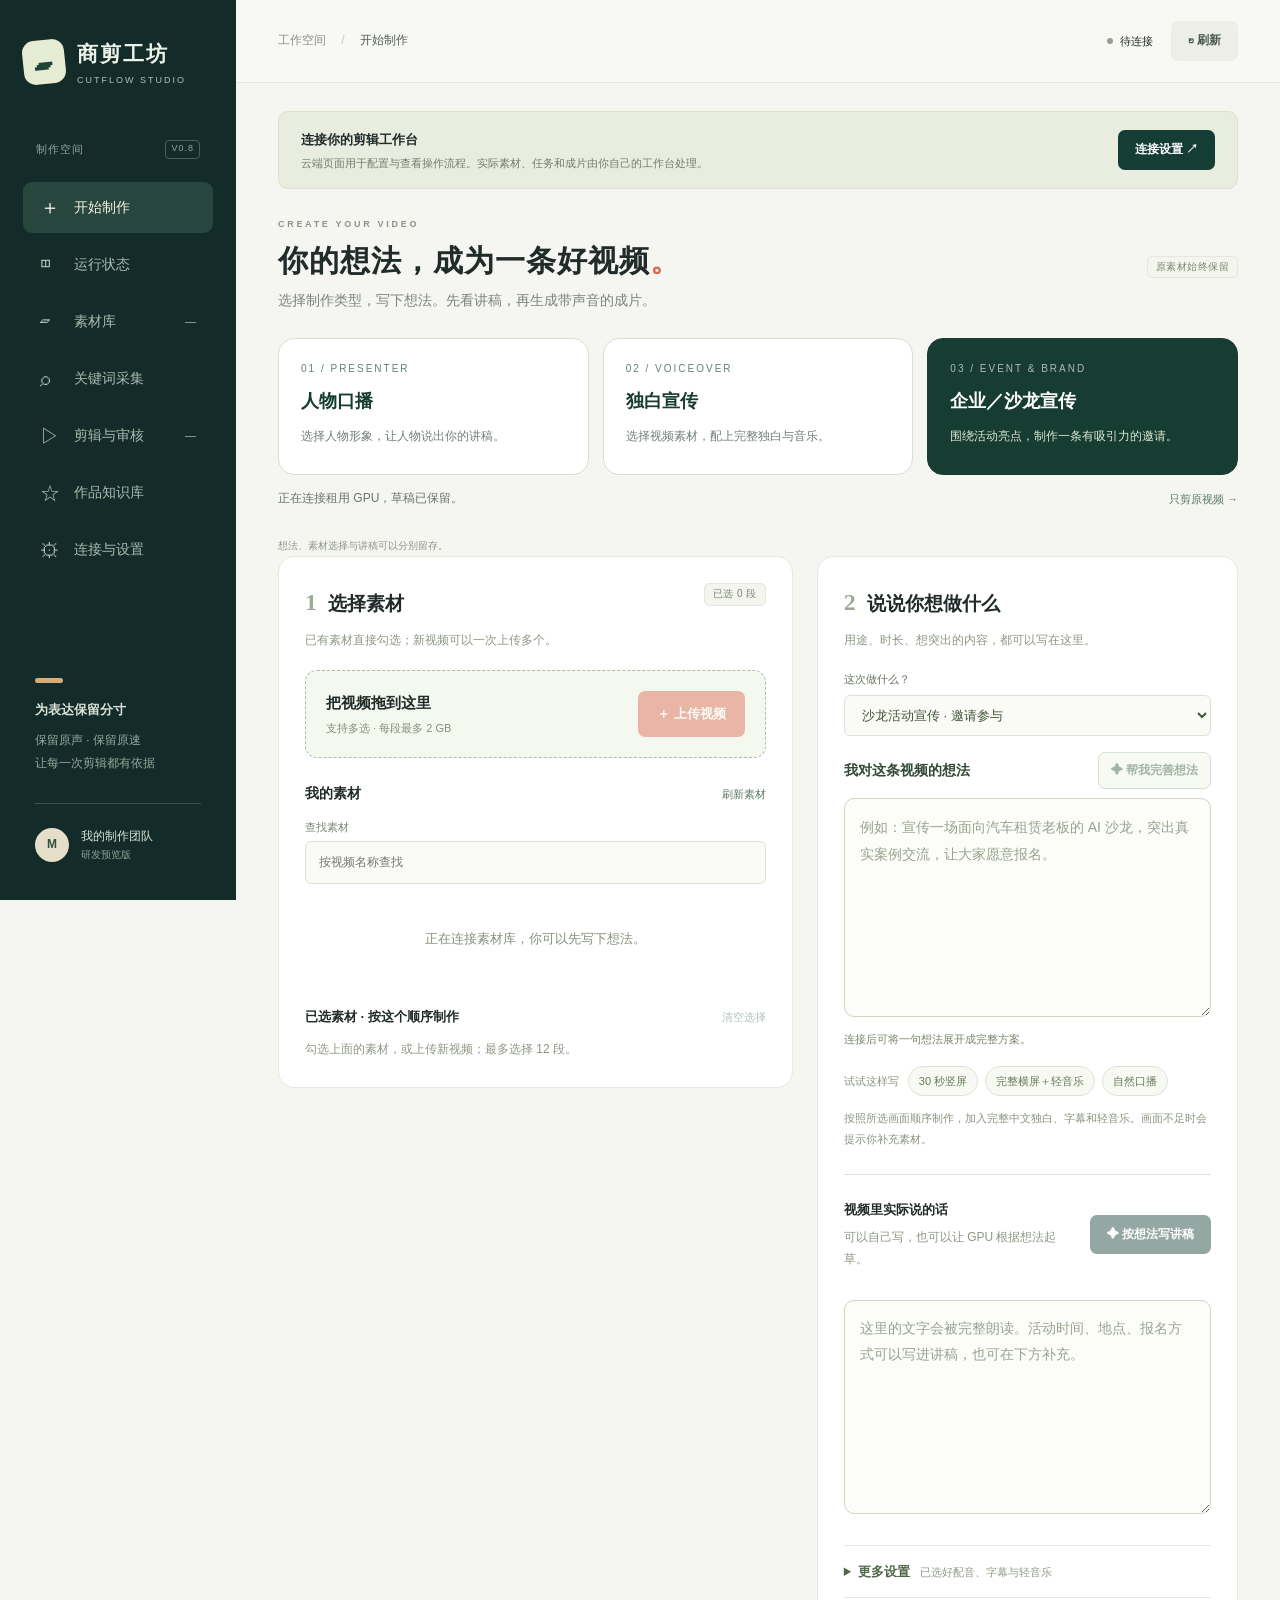
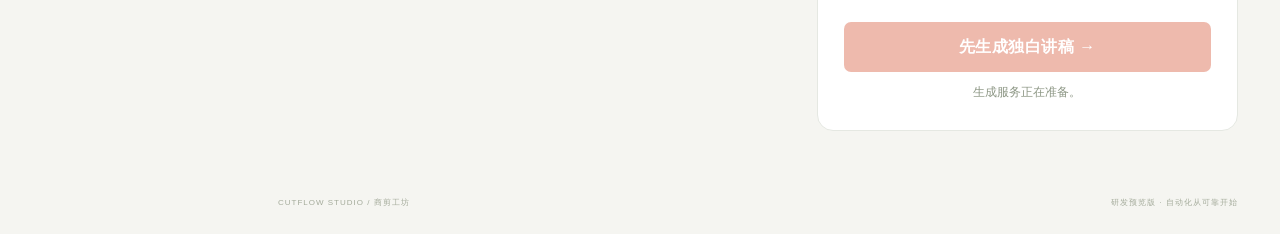
==== commit 88f5dd27: "Preserve separate local creation drafts before switching works" ====
--- a/web/index.html
+++ b/web/index.html
@@ -1,5 +1,5 @@
 <!doctype html>
-<html lang="zh-CN"><head><meta charset="utf-8"><meta name="viewport" content="width=device-width,initial-scale=1"><meta name="color-scheme" content="light"><meta name="description" content="商剪工坊：口播、课程、访谈的素材同步与精剪工作台。"><title>商剪工坊 · CutFlow Studio</title><link rel="stylesheet" href="style.css"><link rel="stylesheet" href="creator.css"><link rel="stylesheet" href="ideas.css"><link rel="stylesheet" href="production.css"><link rel="stylesheet" href="library.css"><link rel="stylesheet" href="progress-ui.css"></head>
+<html lang="zh-CN"><head><meta charset="utf-8"><meta name="viewport" content="width=device-width,initial-scale=1"><meta name="color-scheme" content="light"><meta name="description" content="商剪工坊：口播、课程、访谈的素材同步与精剪工作台。"><title>商剪工坊 · CutFlow Studio</title><link rel="stylesheet" href="style.css"><link rel="stylesheet" href="creator.css"><link rel="stylesheet" href="ideas.css"><link rel="stylesheet" href="production.css"><link rel="stylesheet" href="library.css"><link rel="stylesheet" href="progress-ui.css"><link rel="stylesheet" href="drafts.css"></head>
 <body class="creating">
 <aside class="sidebar"><a class="brand" href="#create"><span class="brand-icon">▰</span><span>商剪工坊<small>CUTFLOW STUDIO</small></span></a><div class="workspace-label">制作空间 <span>V0.8</span></div><nav aria-label="主导航"><button class="nav active" data-page="create"><span>＋</span>开始制作</button><button class="nav" data-page="overview"><span>◫</span>运行状态</button><button class="nav" data-page="assets"><span>▱</span>素材库 <i id="assetBadge">—</i></button><button class="nav" data-page="collections"><span>⌕</span>关键词采集</button><button class="nav" data-page="jobs"><span>▷</span>剪辑与审核 <i id="jobBadge">—</i></button><button class="nav" data-page="knowledge"><span>☆</span>作品知识库</button><button class="nav" data-page="settings"><span>⚙</span>连接与设置</button></nav><div class="sidebar-bottom"><div class="small-dot"></div><strong>为表达保留分寸</strong><p>保留原声 · 保留原速<br>让每一次剪辑都有依据</p><div class="avatar-row"><span class="avatar">M</span><span>我的制作团队<small>研发预览版</small></span></div></div></aside>
 <main><header><div class="crumb">工作空间 <span>/</span> <b id="pageTitle">开始制作</b></div><div class="header-right"><span id="connectionPill" class="pill neutral"><i></i>待连接</span><button class="button subtle" id="refreshButton">↻ 刷新</button></div></header>
@@ -14,6 +14,7 @@
     <button type="button" class="production-mode active" data-production-mode="brand_promo"><span class="production-mode-number">03 / EVENT & BRAND</span><strong>企业／沙龙宣传</strong><small>围绕活动亮点，制作一条有吸引力的邀请。</small></button>
   </div>
   <div class="production-toolbar"><p id="productionModeStatus" role="status">正在检查租用 GPU 的制作能力…</p><button type="button" class="text-button production-edit" data-production-mode="edit">只剪原视频 →</button></div>
+  <div class="work-draft-toolbar"><button type="button" class="text-button" id="saveWorkDraftButton">保存这份创作草稿</button><button type="button" class="text-button" id="openWorkDraftsButton">我的草稿</button><span class="help">想法、素材选择与讲稿可以分别留存。</span></div>
   <div class="creator-layout">
     <section class="panel production-presenter" id="productionPresenter" hidden>
       <h2><span class="step-number">1</span> 选择人物形象</h2>
@@ -106,4 +107,4 @@
 <dialog id="knowledgeDialog" class="work-dialog"><form id="knowledgeForm"><div class="dialog-heading"><div><div class="eyebrow">KEEP WHAT WORKS</div><h2>这条作品好在哪里？</h2></div><button type="button" class="close-button" data-close="knowledgeDialog" aria-label="关闭收藏">×</button></div><label>作品名称<input id="knowledgeTitle" maxlength="160" required></label><label class="production-check"><input type="checkbox" id="knowledgeFavorite" checked>标为优秀作品，允许下次参考</label><label>标签<input id="knowledgeTags" maxlength="280" placeholder="例如：沙龙、专业、好开场（逗号分隔）"></label><label>值得学习的地方<textarea id="knowledgeNotes" rows="4" maxlength="2000" placeholder="例如：开场先说老板的难题，中间给出三个交流价值，结尾邀请报名。"></textarea></label><fieldset class="learn-fields"><legend>下次参考哪些方面？</legend><label><input type="checkbox" value="opening" checked>开场</label><label><input type="checkbox" value="structure" checked>文案结构</label><label><input type="checkbox" value="cta" checked>结尾方式</label><label><input type="checkbox" value="tone" checked>表达语气</label><label><input type="checkbox" value="visual_format" checked>画幅</label><label><input type="checkbox" value="music" checked>配乐设置</label><label><input type="checkbox" value="subtitles" checked>字幕设置</label><label><input type="checkbox" value="notes" checked>我的标注</label></fieldset><section id="knowledgeConflict" class="note" hidden><p id="knowledgeConflictText"></p><button type="button" class="button subtle" id="knowledgeRebase">基于最新版本保存我的标注</button><p class="help">旧标注版本仍会保留。也可以关闭窗口，重新打开查看最新标注。</p></section><p id="knowledgeSaveStatus" class="help" role="status"></p><button id="knowledgeSave" type="submit" class="button primary full">保存到作品知识库</button></form></dialog>
 <dialog id="variantDialog" class="work-dialog"><div class="dialog-heading"><div><div class="eyebrow">A NEW VERSION</div><h2 id="variantTitle">一键改文案</h2></div><button class="close-button" data-close="variantDialog" aria-label="关闭新版本">×</button></div><p id="variantOriginal" class="help"></p><label>希望怎么改？<textarea id="variantInstruction" rows="4" maxlength="1800" placeholder="例如：更口语化，开头直接讲租赁老板的难题，结尾邀请参加沙龙。"></textarea></label><div class="work-quick"><button class="creator-chip" data-rewrite-tip="更简洁，保留核心信息，不增加新的业务事实。">更简洁</button><button class="creator-chip" data-rewrite-tip="更口语化，句子短一些，适合直接朗读。">更口语</button><button class="creator-chip" data-rewrite-tip="开头更有吸引力，以受众关心的问题切入；不编造数字或承诺。">更好的开头</button></div><p class="help">先生成新讲稿，采用后再制作新视频。原作品不变。</p><button id="variantRewrite" class="button primary full">按要求改写讲稿 →</button><p id="variantStatus" class="help" role="status"></p></dialog>
 <dialog id="faceSwapDialog" class="work-dialog"><div class="dialog-heading"><h2>原视频换脸</h2><button class="close-button" data-close="faceSwapDialog" aria-label="关闭原视频换脸">×</button></div><p id="faceSwapReason"></p><p class="help">目标流程：选择原视频 → 选择已授权人物 → 保留原动作和原声，生成新版本。当前暂不能提交此类任务。</p><button class="button dark" data-close="faceSwapDialog">知道了</button></dialog>
-<div id="toast" class="toast" role="status" aria-live="polite"></div><script src="app.js" defer></script><script src="compatible-preview.js" defer></script><script src="local-imports.js" defer></script><script src="creator.js" defer></script><script src="ideas.js" defer></script><script src="production.js" defer></script><script src="collections.js" defer></script><script src="progress-ui.js" defer></script><script src="library.js" defer></script></body></html>
+<div id="toast" class="toast" role="status" aria-live="polite"></div><script src="app.js" defer></script><script src="compatible-preview.js" defer></script><script src="local-imports.js" defer></script><script src="creator.js" defer></script><script src="ideas.js" defer></script><script src="production.js" defer></script><script src="collections.js" defer></script><script src="progress-ui.js" defer></script><script src="library.js" defer></script><script src="drafts.js" defer></script></body></html>
--- a/web/drafts.css
+++ b/web/drafts.css
@@ -0,0 +1,25 @@
+.work-drafts-dialog{width:min(760px,calc(100vw - 32px));max-height:90vh;overflow-y:auto;padding:30px;border:1px solid #d9e2d2;border-radius:18px;background:#fbfcf8;color:#223f35;box-shadow:0 24px 90px #18332830}
+.work-drafts-dialog::backdrop{background:#122b256b;backdrop-filter:blur(3px)}
+.work-drafts-heading{display:flex;align-items:start;justify-content:space-between;gap:20px;margin-bottom:12px}
+.work-drafts-heading h2{margin:5px 0;font-size:25px;line-height:1.4}
+.work-drafts-dialog label{display:flex;flex-direction:column;gap:8px;font-size:13px;font-weight:600}
+.work-drafts-dialog input:not([type=checkbox]){width:100%;box-sizing:border-box;padding:11px 13px;border:1px solid #cdd8c6;border-radius:8px;background:#fff;color:#233e35;font:inherit;outline-offset:3px}
+.work-draft-save{margin:22px 0;padding:18px;background:#eef3e8;border:1px solid #d4e0ca;border-radius:12px}
+.work-draft-save[hidden]{display:none}
+.work-drafts-tools{display:flex;align-items:end;gap:22px;margin:22px 0 12px}
+.work-drafts-tools>label:first-child{flex:1}
+.work-drafts-dialog .work-drafts-archive{display:flex;flex-direction:row;align-items:center;gap:7px;white-space:nowrap;padding-bottom:12px;font-weight:400}
+.work-drafts-archive input{width:auto;accent-color:#305744}
+.work-drafts-status{margin:12px 0;line-height:1.7;font-size:13px;color:#375b43;white-space:pre-wrap;overflow-wrap:anywhere}
+.work-drafts-status:empty{display:none}.work-drafts-status.is-error{color:#9c422f}
+.work-drafts-list{display:grid;gap:12px;margin-top:16px}
+.work-draft-card{padding:18px;border:1px solid #dce3d6;border-radius:12px;background:#fff}
+.work-draft-card-heading{display:flex;justify-content:space-between;align-items:start;gap:12px}
+.work-draft-card h3{margin:0;line-height:1.5;font-size:16px;overflow-wrap:anywhere}
+.work-draft-mode{flex-shrink:0;padding:3px 8px;border-radius:6px;background:#eef2e9;color:#607653;font-size:11px;line-height:1.7}
+.work-draft-description{margin:10px 0;font-size:13px;line-height:1.7;color:#536456;white-space:pre-wrap;overflow-wrap:anywhere}
+.work-draft-card .help{font-size:11px;line-height:1.6}
+.work-draft-actions{display:flex;gap:10px;flex-wrap:wrap;margin-top:14px}
+.work-draft-actions .button{font-size:12px;padding:9px 14px}
+.work-drafts-empty{padding:26px 18px;border:1px dashed #d4decc;border-radius:12px;text-align:center;font-size:14px;line-height:1.8;color:#64745c}
+@media(max-width:600px){.work-drafts-dialog{padding:20px}.work-drafts-tools{flex-wrap:wrap;gap:12px}.work-drafts-tools>label:first-child{flex-basis:100%}.work-drafts-dialog .work-drafts-archive{padding-bottom:0}.work-draft-card-heading{flex-direction:column;gap:6px}.work-draft-actions .button{flex:1}}
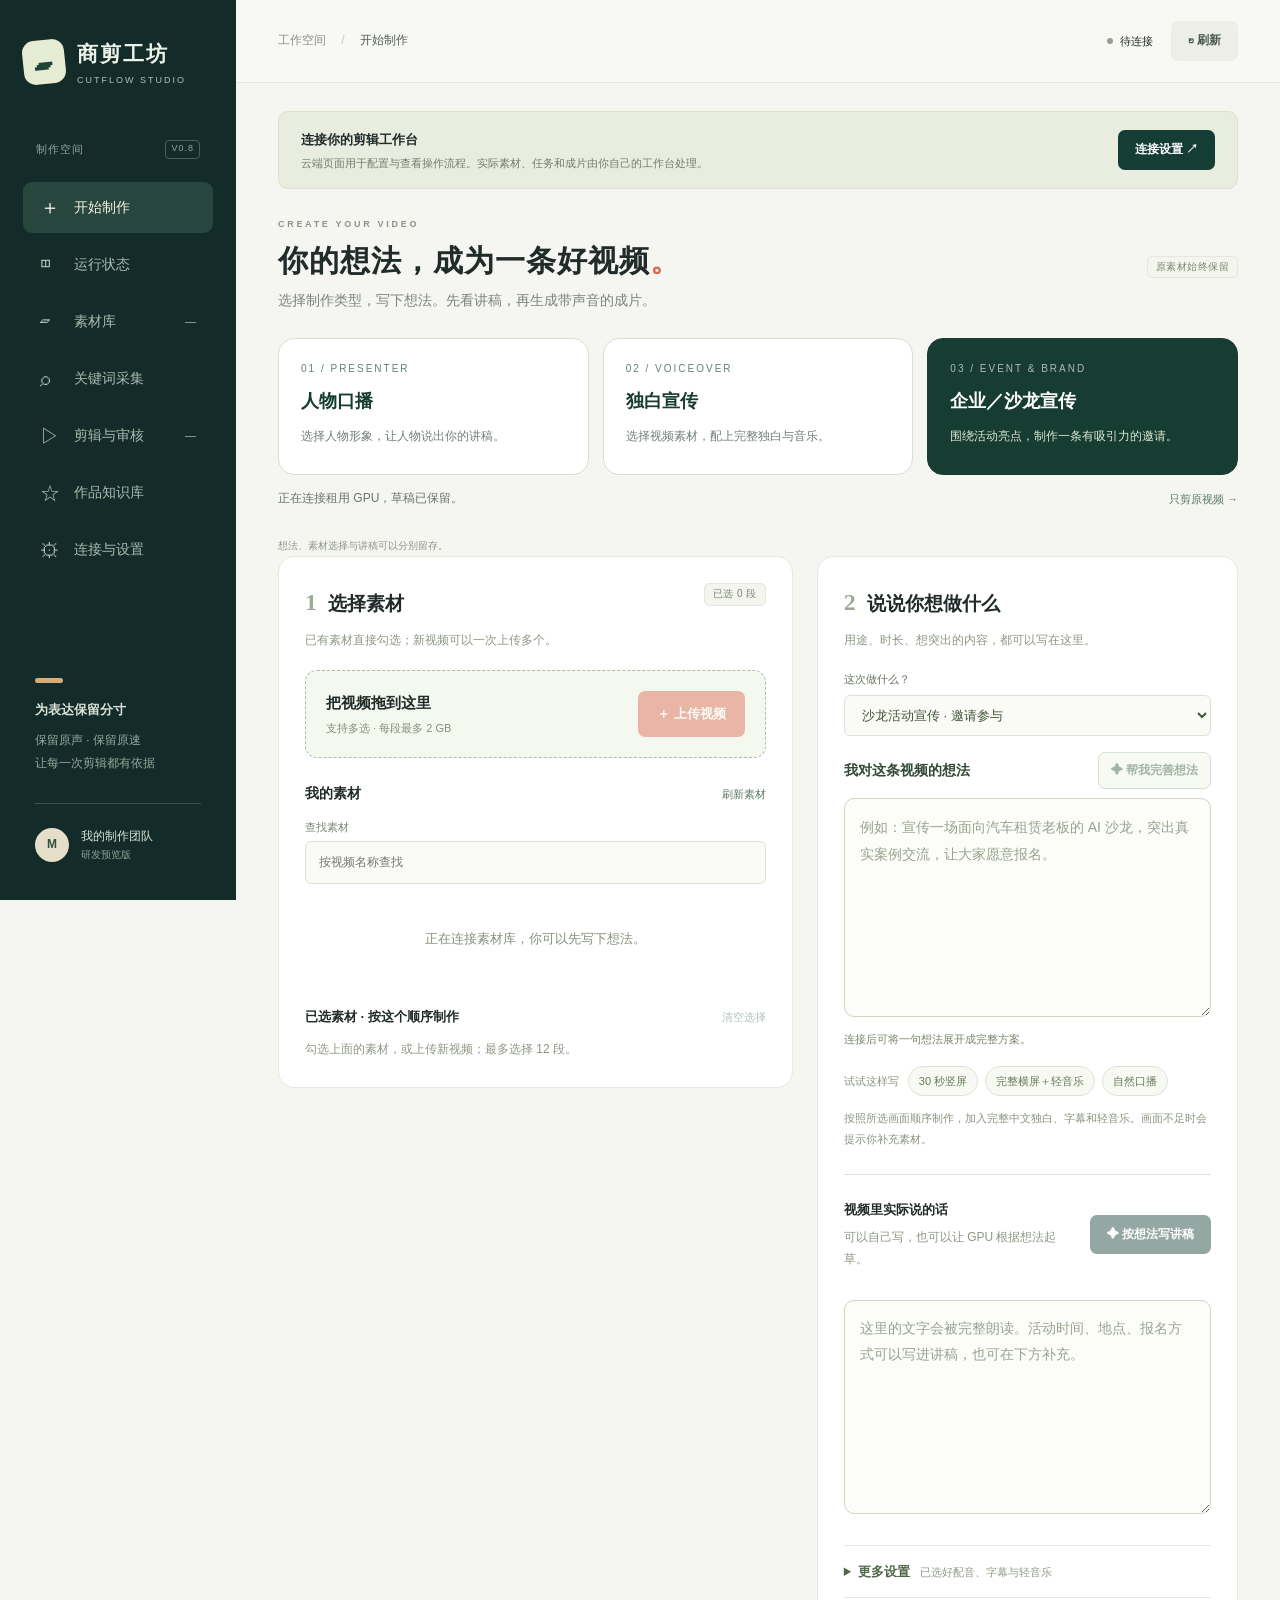
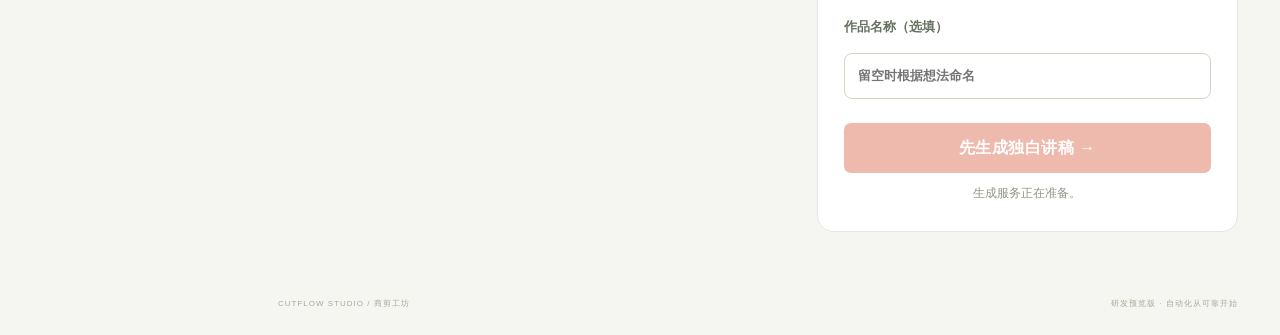
==== commit 4936b9fa: "Keep drafts when withdrawing queued video jobs" ====
--- a/web/index.html
+++ b/web/index.html
@@ -1,5 +1,5 @@
 <!doctype html>
-<html lang="zh-CN"><head><meta charset="utf-8"><meta name="viewport" content="width=device-width,initial-scale=1"><meta name="color-scheme" content="light"><meta name="description" content="商剪工坊：口播、课程、访谈的素材同步与精剪工作台。"><title>商剪工坊 · CutFlow Studio</title><link rel="stylesheet" href="style.css"><link rel="stylesheet" href="creator.css"><link rel="stylesheet" href="ideas.css"><link rel="stylesheet" href="production.css"><link rel="stylesheet" href="library.css"><link rel="stylesheet" href="progress-ui.css"><link rel="stylesheet" href="drafts.css"></head>
+<html lang="zh-CN"><head><meta charset="utf-8"><meta name="viewport" content="width=device-width,initial-scale=1"><meta name="color-scheme" content="light"><meta name="description" content="商剪工坊：口播、课程、访谈的素材同步与精剪工作台。"><title>商剪工坊 · CutFlow Studio</title><link rel="stylesheet" href="style.css"><link rel="stylesheet" href="creator.css"><link rel="stylesheet" href="ideas.css"><link rel="stylesheet" href="production.css"><link rel="stylesheet" href="library.css"><link rel="stylesheet" href="progress-ui.css"><link rel="stylesheet" href="drafts.css"><link rel="stylesheet" href="queue-drafts.css"></head>
 <body class="creating">
 <aside class="sidebar"><a class="brand" href="#create"><span class="brand-icon">▰</span><span>商剪工坊<small>CUTFLOW STUDIO</small></span></a><div class="workspace-label">制作空间 <span>V0.8</span></div><nav aria-label="主导航"><button class="nav active" data-page="create"><span>＋</span>开始制作</button><button class="nav" data-page="overview"><span>◫</span>运行状态</button><button class="nav" data-page="assets"><span>▱</span>素材库 <i id="assetBadge">—</i></button><button class="nav" data-page="collections"><span>⌕</span>关键词采集</button><button class="nav" data-page="jobs"><span>▷</span>剪辑与审核 <i id="jobBadge">—</i></button><button class="nav" data-page="knowledge"><span>☆</span>作品知识库</button><button class="nav" data-page="settings"><span>⚙</span>连接与设置</button></nav><div class="sidebar-bottom"><div class="small-dot"></div><strong>为表达保留分寸</strong><p>保留原声 · 保留原速<br>让每一次剪辑都有依据</p><div class="avatar-row"><span class="avatar">M</span><span>我的制作团队<small>研发预览版</small></span></div></div></aside>
 <main><header><div class="crumb">工作空间 <span>/</span> <b id="pageTitle">开始制作</b></div><div class="header-right"><span id="connectionPill" class="pill neutral"><i></i>待连接</span><button class="button subtle" id="refreshButton">↻ 刷新</button></div></header>
@@ -61,8 +61,8 @@
         <div class="form-row"><label>活动时间（选填）<input id="productionDate" maxlength="80" placeholder="例如：11 月 15 日下午"></label><label>活动地点（选填）<input id="productionPlace" maxlength="160" placeholder="填写确认后的地点"></label></div>
         <label>报名或行动方式（选填）<input id="productionCTA" maxlength="200" placeholder="例如：联系活动负责人，了解报名详情"></label>
       </details>
+      <label class="creator-work-title">作品名称（选填）<input id="creatorTitle" maxlength="160" placeholder="留空时根据想法命名"></label>
       <details class="creator-options" id="creatorOptions"><summary>更多设置 <span>可不填，按想法和素材自动安排</span></summary>
-        <label>作品名称（选填）<input id="creatorTitle" maxlength="160" placeholder="留空时根据想法命名"></label>
         <div class="form-row"><label>成片时长<select id="creatorDuration"><option value="">按想法 / 保留完整</option><option value="15">15 秒</option><option value="30">30 秒</option><option value="60">60 秒</option><option value="90">90 秒</option></select></label><label>画面比例<select id="creatorAspect"><option value="">按想法 / 跟随素材</option><option value="9:16">竖屏 9:16</option><option value="16:9">横屏 16:9</option><option value="1:1">方形 1:1</option><option value="original">跟随首段素材</option></select></label></div>
         <div class="form-row"><label>剪辑节奏<select id="creatorPace"><option value="">按想法 / 保留完整</option><option value="preserve">保留完整</option><option value="gentle">自然 · 清理长停顿</option><option value="compact">紧凑 · 清理较短停顿</option></select></label><label>原声<select id="creatorOriginalAudio"><option value="">按想法 / 保留原声</option><option value="true">保留素材原声</option><option value="false">关闭素材原声</option></select></label></div>
         <label>背景音乐<select id="creatorMusic"><option value="">按想法 / 不额外添加</option><option value="true">添加原创轻音乐</option><option value="false">不额外添加音乐</option></select></label>
@@ -101,10 +101,10 @@
 <footer><span>CUTFLOW STUDIO / 商剪工坊</span><span>研发预览版 · 自动化从可靠开始</span></footer>
 </div></main>
 <dialog id="jobDialog"><form id="jobForm"><div class="dialog-heading"><div><div class="eyebrow">NEW PRODUCTION</div><h2>新建剪辑任务</h2></div><button type="button" class="close-button" data-close="jobDialog" aria-label="关闭">×</button></div><label>选择素材<select id="sourceSelect" required><option value="">先连接工作台并扫描素材</option></select></label><label>任务名称<input id="jobTitle" required maxlength="160" placeholder="例如：访谈第一集 · 初剪"></label><div class="form-row"><label>处理方式<select id="editPreset"><option value="gentle">自然表达（推荐）</option><option value="course">课程讲解 · 保留思考</option><option value="compact">紧凑口播 · 需仔细审核</option><option value="preserve">保留完整 · 品牌片 / 已有成片</option></select></label><label>画面比例<select id="aspect"><option value="original">保留原始比例</option><option value="16:9">横屏 16:9 · 等比留边</option><option value="9:16">竖屏 9:16 · 等比留边</option></select></label></div><div class="note" id="presetHelp">按音量检测长停顿，不会理解语义或自动删除口误。保留人物画面与原始语速；成片进入审核区。</div><button class="button primary full" type="submit" id="submitJob">开始处理 →</button></form></dialog>
-<dialog id="reviewDialog" class="review-dialog"><div class="dialog-heading"><div><div class="eyebrow" id="reviewEyebrow">FINAL REVIEW</div><h2 id="reviewTitle">成片审核</h2></div><button class="close-button" data-close="reviewDialog" aria-label="关闭">×</button></div><section id="technicalTestNotice" class="note" hidden style="border:1px solid #d6a55c;background:#fff7e5;color:#593f1c"><h3 style="font-size:20px;line-height:1.4;margin:0 0 10px">测试图案，仅用于链路检查，不是商业视频</h3><p id="diagnosticReason"></p></section><p id="reviewVideoStatus" class="media-status" role="status" aria-live="polite"></p><video id="reviewVideo" controls controlslist="nodownload" playsinline preload="metadata"></video><div id="compatibilityControls" hidden style="margin:10px 0 18px"><button id="reloadVideoButton" class="button subtle">重新加载视频</button> <a id="standaloneVideoLink" class="button subtle" target="_blank" rel="noopener">独立播放 ↗</a> <button id="compatibilityButton" class="button subtle">画面空白或无声？切换兼容播放</button><p id="compatibilityStatus" class="help" role="status" aria-live="polite"></p></div><section id="creationReviewBrief" class="creator-review-brief" hidden></section><div id="reviewProgress"></div><section id="workActions" class="work-actions" hidden></section><div id="reviewDetails"></div><div class="review-actions" id="reviewActions"><button id="downloadVideoButton" class="button subtle" disabled>下载成片 ↓</button><button id="retryJobButton" class="button subtle" hidden>重新处理任务</button><button id="approveButton" class="button primary">确认审核通过</button><button id="publishButton" class="button dark">推送到企业微信群</button></div><p class="help" id="reviewHelp">推送会向已配置的群机器人发送成片文件。网络结果不确定时，请先到群内核实，避免重复发送。</p></dialog>
+<dialog id="reviewDialog" class="review-dialog"><div class="dialog-heading"><div><div class="eyebrow" id="reviewEyebrow">FINAL REVIEW</div><h2 id="reviewTitle">成片审核</h2></div><button class="close-button" data-close="reviewDialog" aria-label="关闭">×</button></div><section id="technicalTestNotice" class="note" hidden style="border:1px solid #d6a55c;background:#fff7e5;color:#593f1c"><h3 style="font-size:20px;line-height:1.4;margin:0 0 10px">测试图案，仅用于链路检查，不是商业视频</h3><p id="diagnosticReason"></p></section><p id="reviewVideoStatus" class="media-status" role="status" aria-live="polite"></p><video id="reviewVideo" controls controlslist="nodownload" playsinline preload="metadata"></video><div id="compatibilityControls" hidden style="margin:10px 0 18px"><button id="reloadVideoButton" class="button subtle">重新加载视频</button> <a id="standaloneVideoLink" class="button subtle" target="_blank" rel="noopener">独立播放 ↗</a> <button id="compatibilityButton" class="button subtle">画面空白或无声？切换兼容播放</button><p id="compatibilityStatus" class="help" role="status" aria-live="polite"></p></div><section id="creationReviewBrief" class="creator-review-brief" hidden></section><div id="reviewProgress"></div><section id="workActions" class="work-actions" hidden></section><section id="queueDraftActions" class="work-actions" hidden></section><div id="reviewDetails"></div><div class="review-actions" id="reviewActions"><button id="downloadVideoButton" class="button subtle" disabled>下载成片 ↓</button><button id="retryJobButton" class="button subtle" hidden>重新处理任务</button><button id="approveButton" class="button primary">确认审核通过</button><button id="publishButton" class="button dark">推送到企业微信群</button></div><p class="help" id="reviewHelp">推送会向已配置的群机器人发送成片文件。网络结果不确定时，请先到群内核实，避免重复发送。</p></dialog>
 <dialog id="sourceDialog" class="review-dialog"><div class="dialog-heading"><div><div class="eyebrow">SOURCE PREVIEW</div><h2 id="sourceTitle">原片预览</h2></div><button class="close-button" data-close="sourceDialog" aria-label="关闭">×</button></div><p id="sourceVideoStatus" class="media-status" role="status" aria-live="polite"></p><video id="sourceVideo" controls controlslist="nodownload" playsinline preload="metadata"></video><p id="sourceDetails" class="help"></p><button id="sourceStartButton" class="button primary" type="button">选择这段素材，写下想法 →</button></dialog>
 <dialog id="ideaDialog" class="idea-dialog"><div class="dialog-heading"><div><div class="eyebrow">DEVELOP YOUR IDEA</div><h2>把一个想法，展开成完整方案</h2></div><button type="button" class="close-button" id="ideaCloseButton" aria-label="关闭完善想法">×</button></div><div class="idea-body"><p class="idea-intro">先看方案，再决定是否采用。关闭窗口后，已提交的完善任务会继续进行。</p><h3>你原来的想法</h3><div class="idea-original" id="ideaOriginal"></div><div class="idea-loading" id="ideaLoading" role="status" hidden></div><p id="ideaFailure" class="idea-failure" role="status" hidden></p><section id="ideaResultSection" hidden><h3><label for="ideaEditor">完善后的创意方案 · 可以继续改</label></h3><textarea id="ideaEditor" class="idea-editor" maxlength="2400" rows="13"></textarea><h3>本次可自动执行的剪辑要求</h3><div id="ideaExecution" class="idea-execution"></div><p class="help">这里用于展开创意。带独白的宣传片会以制作页的讲稿为准；采用想法后，请在讲稿区确认实际要说的话。</p><h3>待补充或核实的内容</h3><div id="ideaAssumptions" class="idea-assumptions"></div><p id="ideaChanged" class="idea-changed" hidden>你已修改原想法、素材或设置。为避免覆盖新内容，请按当前想法重新完善。</p></section></div><div class="idea-actions"><button type="button" class="button secondary" id="ideaRetryButton" hidden>核对 / 重试</button><button type="button" class="button secondary" id="ideaAgainButton">按当前想法再完善</button><button type="button" class="button primary" id="ideaApplyButton" disabled>采用这版想法</button></div></dialog>
 <dialog id="knowledgeDialog" class="work-dialog"><form id="knowledgeForm"><div class="dialog-heading"><div><div class="eyebrow">KEEP WHAT WORKS</div><h2>这条作品好在哪里？</h2></div><button type="button" class="close-button" data-close="knowledgeDialog" aria-label="关闭收藏">×</button></div><label>作品名称<input id="knowledgeTitle" maxlength="160" required></label><label class="production-check"><input type="checkbox" id="knowledgeFavorite" checked>标为优秀作品，允许下次参考</label><label>标签<input id="knowledgeTags" maxlength="280" placeholder="例如：沙龙、专业、好开场（逗号分隔）"></label><label>值得学习的地方<textarea id="knowledgeNotes" rows="4" maxlength="2000" placeholder="例如：开场先说老板的难题，中间给出三个交流价值，结尾邀请报名。"></textarea></label><fieldset class="learn-fields"><legend>下次参考哪些方面？</legend><label><input type="checkbox" value="opening" checked>开场</label><label><input type="checkbox" value="structure" checked>文案结构</label><label><input type="checkbox" value="cta" checked>结尾方式</label><label><input type="checkbox" value="tone" checked>表达语气</label><label><input type="checkbox" value="visual_format" checked>画幅</label><label><input type="checkbox" value="music" checked>配乐设置</label><label><input type="checkbox" value="subtitles" checked>字幕设置</label><label><input type="checkbox" value="notes" checked>我的标注</label></fieldset><section id="knowledgeConflict" class="note" hidden><p id="knowledgeConflictText"></p><button type="button" class="button subtle" id="knowledgeRebase">基于最新版本保存我的标注</button><p class="help">旧标注版本仍会保留。也可以关闭窗口，重新打开查看最新标注。</p></section><p id="knowledgeSaveStatus" class="help" role="status"></p><button id="knowledgeSave" type="submit" class="button primary full">保存到作品知识库</button></form></dialog>
 <dialog id="variantDialog" class="work-dialog"><div class="dialog-heading"><div><div class="eyebrow">A NEW VERSION</div><h2 id="variantTitle">一键改文案</h2></div><button class="close-button" data-close="variantDialog" aria-label="关闭新版本">×</button></div><p id="variantOriginal" class="help"></p><label>希望怎么改？<textarea id="variantInstruction" rows="4" maxlength="1800" placeholder="例如：更口语化，开头直接讲租赁老板的难题，结尾邀请参加沙龙。"></textarea></label><div class="work-quick"><button class="creator-chip" data-rewrite-tip="更简洁，保留核心信息，不增加新的业务事实。">更简洁</button><button class="creator-chip" data-rewrite-tip="更口语化，句子短一些，适合直接朗读。">更口语</button><button class="creator-chip" data-rewrite-tip="开头更有吸引力，以受众关心的问题切入；不编造数字或承诺。">更好的开头</button></div><p class="help">先生成新讲稿，采用后再制作新视频。原作品不变。</p><button id="variantRewrite" class="button primary full">按要求改写讲稿 →</button><p id="variantStatus" class="help" role="status"></p></dialog>
 <dialog id="faceSwapDialog" class="work-dialog"><div class="dialog-heading"><h2>原视频换脸</h2><button class="close-button" data-close="faceSwapDialog" aria-label="关闭原视频换脸">×</button></div><p id="faceSwapReason"></p><p class="help">目标流程：选择原视频 → 选择已授权人物 → 保留原动作和原声，生成新版本。当前暂不能提交此类任务。</p><button class="button dark" data-close="faceSwapDialog">知道了</button></dialog>
-<div id="toast" class="toast" role="status" aria-live="polite"></div><script src="app.js" defer></script><script src="compatible-preview.js" defer></script><script src="local-imports.js" defer></script><script src="creator.js" defer></script><script src="ideas.js" defer></script><script src="production.js" defer></script><script src="collections.js" defer></script><script src="progress-ui.js" defer></script><script src="library.js" defer></script><script src="drafts.js" defer></script></body></html>
+<div id="toast" class="toast" role="status" aria-live="polite"></div><script src="app.js" defer></script><script src="compatible-preview.js" defer></script><script src="local-imports.js" defer></script><script src="creator.js" defer></script><script src="ideas.js" defer></script><script src="production.js" defer></script><script src="collections.js" defer></script><script src="progress-ui.js" defer></script><script src="library.js" defer></script><script src="drafts.js" defer></script><script src="queue-drafts.js" defer></script></body></html>
--- a/web/queue-drafts.css
+++ b/web/queue-drafts.css
@@ -0,0 +1 @@
+.queue-draft-row{margin-top:7px;display:flex;gap:10px;flex-wrap:wrap}.queue-draft-row .text-button{font-size:12px;text-align:left}.queue-draft-row button:disabled{opacity:.55;cursor:wait}.status.withdrawn{background:#edf0e7;color:#63715a}.creator-work-title{display:flex;flex-direction:column;gap:8px;margin:18px 0;font-size:13px;font-weight:600}.creator-work-title input{width:100%;box-sizing:border-box;border:1px solid #cdd8c6;border-radius:8px;padding:11px 13px;background:#fff;color:#233e35;font:inherit}.legacy-withdrawn-dialog form>label{margin:18px 0}.legacy-withdrawn-dialog details{margin-top:20px}.legacy-withdrawn-dialog textarea{width:100%;box-sizing:border-box;resize:vertical;padding:12px;border:1px solid #cdd8c6;border-radius:8px;background:#fff;color:#233e35;font:12px/1.65 ui-monospace,Consolas,monospace}.legacy-withdrawn-dialog summary{cursor:pointer;line-height:1.7}.legacy-withdrawn-dialog button:disabled{opacity:.55}
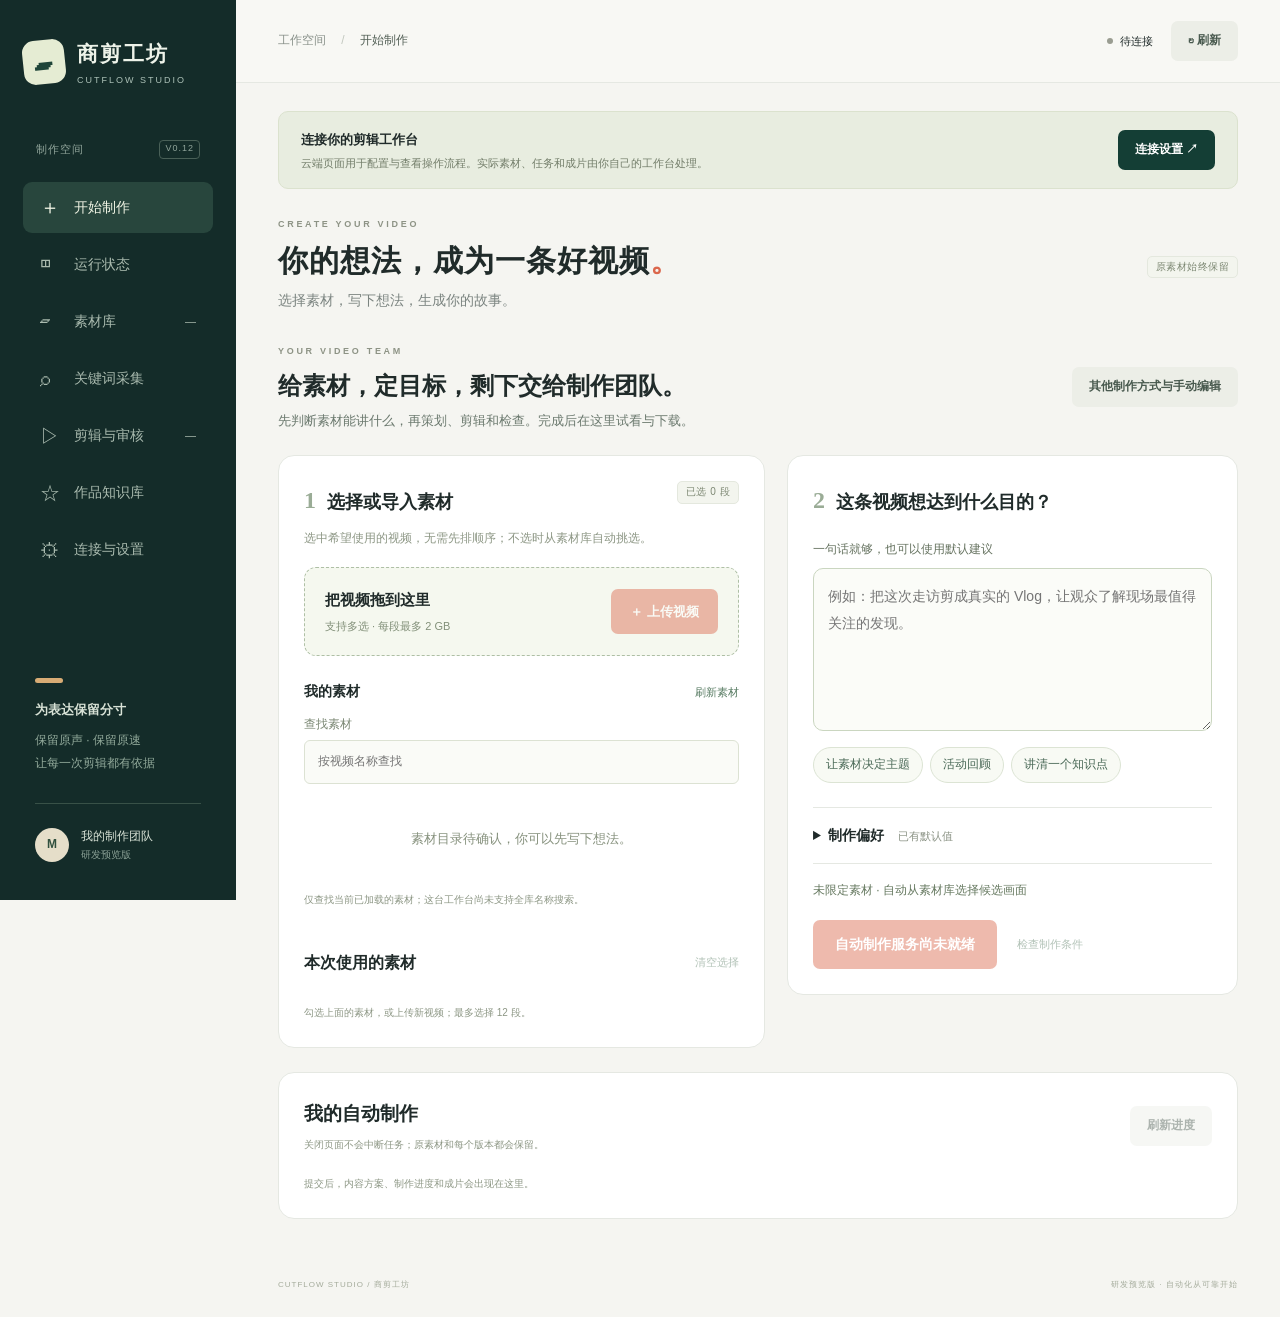
==== commit d27435ab: "Release CutFlow Studio 0.12.0. Record what 0.11.4 actually delivered and where natural-language poli" ====
--- a/web/index.html
+++ b/web/index.html
@@ -1,20 +1,35 @@
 <!doctype html>
-<html lang="zh-CN"><head><meta charset="utf-8"><meta name="viewport" content="width=device-width,initial-scale=1"><meta name="color-scheme" content="light"><meta name="description" content="商剪工坊：口播、课程、访谈的素材同步与精剪工作台。"><title>商剪工坊 · CutFlow Studio</title><link rel="stylesheet" href="style.css"><link rel="stylesheet" href="creator.css"><link rel="stylesheet" href="ideas.css"><link rel="stylesheet" href="production.css"><link rel="stylesheet" href="library.css"><link rel="stylesheet" href="progress-ui.css"><link rel="stylesheet" href="drafts.css"><link rel="stylesheet" href="queue-drafts.css"></head>
+<html lang="zh-CN"><head><meta charset="utf-8"><meta name="viewport" content="width=device-width,initial-scale=1"><meta name="color-scheme" content="light"><meta name="description" content="商剪工坊：口播、课程、访谈的素材同步与精剪工作台。"><title>商剪工坊 · CutFlow Studio</title><link rel="stylesheet" href="style.css"><link rel="stylesheet" href="creator.css"><link rel="stylesheet" href="ideas.css"><link rel="stylesheet" href="production.css"><link rel="stylesheet" href="library.css"><link rel="stylesheet" href="progress-ui.css"><link rel="stylesheet" href="drafts.css"><link rel="stylesheet" href="queue-drafts.css"><link rel="stylesheet" href="director.css"></head>
 <body class="creating">
-<aside class="sidebar"><a class="brand" href="#create"><span class="brand-icon">▰</span><span>商剪工坊<small>CUTFLOW STUDIO</small></span></a><div class="workspace-label">制作空间 <span>V0.8</span></div><nav aria-label="主导航"><button class="nav active" data-page="create"><span>＋</span>开始制作</button><button class="nav" data-page="overview"><span>◫</span>运行状态</button><button class="nav" data-page="assets"><span>▱</span>素材库 <i id="assetBadge">—</i></button><button class="nav" data-page="collections"><span>⌕</span>关键词采集</button><button class="nav" data-page="jobs"><span>▷</span>剪辑与审核 <i id="jobBadge">—</i></button><button class="nav" data-page="knowledge"><span>☆</span>作品知识库</button><button class="nav" data-page="settings"><span>⚙</span>连接与设置</button></nav><div class="sidebar-bottom"><div class="small-dot"></div><strong>为表达保留分寸</strong><p>保留原声 · 保留原速<br>让每一次剪辑都有依据</p><div class="avatar-row"><span class="avatar">M</span><span>我的制作团队<small>研发预览版</small></span></div></div></aside>
+<aside class="sidebar"><a class="brand" href="#create"><span class="brand-icon">▰</span><span>商剪工坊<small>CUTFLOW STUDIO</small></span></a><div class="workspace-label">制作空间 <span>V0.12</span></div><nav aria-label="主导航"><button class="nav active" data-page="create"><span>＋</span>开始制作</button><button class="nav" data-page="overview"><span>◫</span>运行状态</button><button class="nav" data-page="assets"><span>▱</span>素材库 <i id="assetBadge">—</i></button><button class="nav" data-page="collections"><span>⌕</span>关键词采集</button><button class="nav" data-page="jobs"><span>▷</span>剪辑与审核 <i id="jobBadge">—</i></button><button class="nav" data-page="knowledge"><span>☆</span>作品知识库</button><button class="nav" data-page="settings"><span>⚙</span>连接与设置</button></nav><div class="sidebar-bottom"><div class="small-dot"></div><strong>为表达保留分寸</strong><p>保留原声 · 保留原速<br>让每一次剪辑都有依据</p><div class="avatar-row"><span class="avatar">M</span><span>我的制作团队<small>研发预览版</small></span></div></div></aside>
 <main><header><div class="crumb">工作空间 <span>/</span> <b id="pageTitle">开始制作</b></div><div class="header-right"><span id="connectionPill" class="pill neutral"><i></i>待连接</span><button class="button subtle" id="refreshButton">↻ 刷新</button></div></header>
 <div class="content">
 <section id="connectionBanner" class="connection-banner"><div><strong id="bannerTitle">连接你的剪辑工作台</strong><p id="bannerText">云端页面用于配置与查看操作流程。实际素材、任务和成片由你自己的工作台处理。</p></div><button class="button dark" id="connectButton">连接设置 ↗</button></section>
 <section class="page active" id="page-create">
-  <div class="page-heading creator-heading"><div><div class="eyebrow">CREATE YOUR VIDEO</div><h1>你的想法，成为一条好视频<span>。</span></h1><p>选择制作类型，写下想法。先看讲稿，再生成带声音的成片。</p></div><span class="tag light">原素材始终保留</span></div>
+  <div class="page-heading creator-heading"><div><div class="eyebrow">CREATE YOUR VIDEO</div><h1>你的想法，成为一条好视频<span>。</span></h1><p>选择素材，写下想法，生成你的故事。</p></div><span class="tag light">原素材始终保留</span></div>
+<section id="directorWorkspace" class="director-workspace" aria-label="自动制作工作台">
+  <div class="director-intro"><div><span class="eyebrow">YOUR VIDEO TEAM</span><h2>给素材，定目标，剩下交给制作团队。</h2><p>先判断素材能讲什么，再策划、剪辑和检查。完成后在这里试看与下载。</p></div><button type="button" class="button subtle" id="directorManual">其他制作方式与手动编辑</button></div>
+  <div class="director-layout"><div id="directorMaterialSlot"></div><section class="panel director-goal-panel">
+    <h2><span class="step-number">2</span> 这条视频想达到什么目的？</h2>
+    <label for="directorGoal">一句话就够，也可以使用默认建议</label><textarea id="directorGoal" maxlength="4000" rows="5" placeholder="例如：把这次走访剪成真实的 Vlog，让观众了解现场最值得关注的发现。"></textarea>
+    <div class="director-suggestions"><button type="button" data-director-goal="根据这些素材，选择最有依据、最值得讲的一个主题。保留真实细节与原声，让观众看懂事情经过和一个有用的发现。">让素材决定主题</button><button type="button" data-director-goal="整理这次活动的真实过程、现场观点和有价值的交流，制作一条有重点的活动回顾。不虚构活动效果或参与者评价。">活动回顾</button><button type="button" data-director-goal="结合企业已保存的真实知识，从素材支持的一个问题切入，解释清楚原因与方法。品牌只在与内容相关时自然出现。">讲清一个知识点</button></div>
+    <details class="director-settings"><summary>制作偏好 <span>已有默认值</span></summary><div class="form-row"><label>表达方式<select id="directorMode"><option value="auto">根据素材自动判断</option><option value="vlog">原声 Vlog</option><option value="story">企业知识与故事</option><option value="narrated">独白宣传</option></select></label><label>目标时长<select id="directorDuration"><option value="30">约 30 秒</option><option value="60">约 1 分钟</option><option value="90">约 1 分 30 秒</option></select></label></div><div class="form-row"><label>画面比例<select id="directorAspect"><option value="9:16">竖屏 9:16</option><option value="16:9">横屏 16:9</option><option value="original">跟随素材</option></select></label><label>作品名称（选填）<input id="directorTitle" maxlength="160" placeholder="按内容自动命名"></label></div><label>企业知识与小程序画面<select id="directorBrandUsage"><option value="auto">相关时自动使用</option><option value="required">本次需要使用</option><option value="off">本次只用所选视频</option></select></label><div class="director-checks"><label><input type="checkbox" id="directorSubtitles" checked>中文字幕</label><label><input type="checkbox" id="directorMusic" checked>轻音乐</label></div><button type="button" class="text-button" id="directorBrand">企业文化与品牌知识 →</button><p class="help">素材优先，不强凑时长。发布与群推送需另行操作。</p></details>
+    <p id="directorSelectionStatus" class="media-status" role="status"></p><div id="directorPreflight" class="director-preflight" hidden></div><div class="director-submit"><button type="button" class="button primary" id="directorStart">开始自动制作 →</button><button type="button" class="text-button" id="directorCheck">检查制作条件</button></div><p id="directorMessage" class="media-status" role="status" aria-live="polite"></p>
+  </section></div>
+  <section class="director-results panel" id="directorResults"><div class="section-heading"><div><h2>我的自动制作</h2><p class="help">关闭页面不会中断任务；原素材和每个版本都会保留。</p></div><button type="button" id="directorRefresh" class="button subtle">刷新进度</button></div><div id="directorTaskList" class="director-task-list"></div><div id="directorTaskDetail"><p class="help">提交后，内容方案、制作进度和成片会出现在这里。</p></div><div id="directorMedia" hidden><p id="directorVideoStatus" class="media-status" role="status"></p><video id="directorVideo" controls playsinline preload="metadata"></video><div id="directorDownloads" class="director-downloads"></div></div><div class="director-revision" id="directorRevisionPanel" hidden><label for="directorRevision">想再改一下？</label><textarea id="directorRevision" rows="2" maxlength="2000" placeholder="例如：开头更直接、缩短到一分钟、保留更多现场原声。"></textarea><button type="button" class="button dark" id="directorRevise">按这句话生成新版本</button><p class="help">保存原版本，修改后会重新检查受影响的内容。</p></div></section>
+</section>
+
+  <section id="directorManualWorkspace" hidden><div class="director-back"><button type="button" class="button dark" id="directorBack">← 返回自动制作</button><p>原有制作方式与精细编辑仍可使用，草稿保持不变。</p></div>
   <div id="productionProgressBoard"></div><section id="workContext" class="work-context" hidden></section>
   <div class="production-modes" role="group" aria-label="选择视频类型">
+    <button type="button" class="production-mode active" data-production-mode="story"><strong>企业故事 · 自动精剪</strong><small>依据企业知识写脚本，自动选材与精剪。</small></button>
     <button type="button" class="production-mode" data-production-mode="talking_head"><span class="production-mode-number">01 / PRESENTER</span><strong>人物口播</strong><small>选择人物形象，让人物说出你的讲稿。</small></button>
     <button type="button" class="production-mode" data-production-mode="narrated_promo"><span class="production-mode-number">02 / VOICEOVER</span><strong>独白宣传</strong><small>选择视频素材，配上完整独白与音乐。</small></button>
-    <button type="button" class="production-mode active" data-production-mode="brand_promo"><span class="production-mode-number">03 / EVENT & BRAND</span><strong>企业／沙龙宣传</strong><small>围绕活动亮点，制作一条有吸引力的邀请。</small></button>
+    <button type="button" class="production-mode" data-production-mode="vlog"><span class="production-mode-number">03 / ORIGINAL VLOG</span><strong>原声 Vlog</strong><small>只选素材和写一句想法，自动保留原声并整理成片。</small></button>
+    <button type="button" class="production-mode" data-production-mode="brand_promo"><span class="production-mode-number">04 / EVENT & BRAND</span><strong>企业／沙龙宣传</strong><small>围绕活动亮点，制作一条有吸引力的邀请。</small></button>
   </div>
-  <div class="production-toolbar"><p id="productionModeStatus" role="status">正在检查租用 GPU 的制作能力…</p><button type="button" class="text-button production-edit" data-production-mode="edit">只剪原视频 →</button></div>
-  <div class="work-draft-toolbar"><button type="button" class="text-button" id="saveWorkDraftButton">保存这份创作草稿</button><button type="button" class="text-button" id="openWorkDraftsButton">我的草稿</button><span class="help">想法、素材选择与讲稿可以分别留存。</span></div>
+  <div class="production-toolbar"><p id="productionModeStatus" role="status" hidden></p><button type="button" class="text-button production-edit" data-production-mode="edit">只剪原视频 →</button></div>
+  <div class="work-draft-toolbar"><button type="button" class="text-button" id="saveWorkDraftButton">保存草稿</button><button type="button" class="text-button" id="openWorkDraftsButton">我的草稿</button><button type="button" class="text-button" id="openBrandContext">品牌知识</button></div>
   <div class="creator-layout">
     <section class="panel production-presenter" id="productionPresenter" hidden>
       <h2><span class="step-number">1</span> 选择人物形象</h2>
@@ -24,37 +39,43 @@
       <div id="presenterUpload" hidden><label class="production-check"><input type="checkbox" id="presenterConsent">我已获得此人物制作数字人口播的授权。</label><input type="file" id="presenterFile" accept="image/png,image/jpeg" hidden><button type="button" class="button dark" id="presenterUploadButton">上传我的正面照片</button><p class="help">PNG / JPG，最大 8 MB。清晰、无遮挡的正面照片效果更稳定。</p></div>
       <p class="help" id="presenterStatus" role="status"></p><p class="help">服装和背景随所选形象保存；生成新服装、任意换背景仍在开发中。</p>
     </section>
+    <details id="productionMaterialPanel" class="material-options" open><summary id="storyMaterialSummary" hidden>自选素材与上传 <span>可选</span></summary>
     <section class="panel creator-materials" id="productionMaterials">
-      <div class="section-heading"><div><h2><span class="step-number">1</span> 选择素材</h2><p class="help">已有素材直接勾选；新视频可以一次上传多个。</p></div><span id="creatorSelectedCount" class="tag light">已选 0 段</span></div>
+      <div class="section-heading"><div><h2 id="creatorMaterialsHeading"><span class="step-number">1</span> 选择素材</h2><p class="help" id="creatorMaterialsHint">已有素材直接勾选；新视频可以一次上传多个。</p></div><span id="creatorSelectedCount" class="tag light">已选 0 段</span></div>
       <div class="creator-upload" id="creatorDropZone"><div><strong>把视频拖到这里</strong><span>支持多选 · 每段最多 2 GB</span></div><button type="button" id="creatorUploadButton" class="button primary">＋ 上传视频</button><input type="file" id="creatorFileInput" multiple accept=".mp4,.mov,.mkv,.webm,.avi,.m4v,.mts" aria-label="上传制作素材，可多选" hidden></div>
       <p id="creatorUploadStatus" class="media-status" role="status" aria-live="polite"></p>
       <div class="creator-library-heading"><strong>我的素材</strong><button type="button" class="text-button" id="creatorRefreshAssets">刷新素材</button></div>
       <label class="creator-search">查找素材<input id="creatorAssetSearch" type="search" placeholder="按视频名称查找" autocomplete="off"></label>
       <div id="creatorAssetGrid" class="creator-asset-grid"><p class="help">正在读取你的素材…</p></div>
-      <div class="creator-order-heading"><h3>已选素材 · 按这个顺序制作</h3><button type="button" id="creatorClearSelection" class="text-button">清空选择</button></div>
+      <div class="creator-order-heading"><h3>本次使用的素材</h3><button type="button" id="creatorClearSelection" class="text-button">清空选择</button></div>
       <ol id="creatorSelection" class="creator-selection"></ol>
       <button type="button" class="button dark creator-next" id="creatorNext">下一步：写下想法 ↓</button>
     </section>
+    </details>
     <section class="panel creator-brief-panel">
+      <section id="storyEnterprise" class="story-enterprise" hidden><div class="section-heading"><h2><span class="step-number">1</span> 企业文化与知识</h2><button type="button" class="text-button" id="storyEditCulture">编辑</button></div><p id="brandCultureSummary">从企业文化、服务理念与真实业务出发，讲出有内容的故事。</p></section>
       <div class="section-heading"><div><h2><span class="step-number">2</span> 说说你想做什么</h2><p class="help">用途、时长、想突出的内容，都可以写在这里。</p></div></div>
       <label class="production-field" id="productionSubtypeField">这次做什么？<select id="productionSubtype"><option value="salon_promo">沙龙活动宣传 · 邀请参与</option><option value="salon_recap">沙龙活动回顾 · 呈现现场</option><option value="corporate">企业宣传 · 介绍价值</option></select></label>
       <div class="creator-idea-label"><label for="creatorBrief" class="creator-main-label">我对这条视频的想法</label><button type="button" class="idea-refine" id="ideaRefineButton">✦ 帮我完善想法</button></div>
       <textarea id="creatorBrief" maxlength="3000" rows="7" placeholder="例如：做一条30秒竖屏视频，按素材顺序拼接，保留原声，开头标题用“汽车托管，先看这三张清单”。"></textarea>
       <div class="idea-tools"><p id="ideaStatus" class="idea-status" role="status" aria-live="polite">一句简单想法也可以。先出完整方案，采用后才会替换原文。</p><button type="button" class="text-button idea-undo" id="ideaUndoButton" hidden>撤销采用</button></div>
       <div class="creator-examples"><span>试试这样写</span><button class="creator-chip" type="button" data-brief-example="做一条30秒竖屏视频，按素材顺序拼接，保留原声。">30 秒竖屏</button><button class="creator-chip" type="button" data-brief-example="保留完整，横屏，加一点轻音乐。">完整横屏＋轻音乐</button><button class="creator-chip" type="button" data-brief-example="把选中的素材按顺序拼接，保留原声，清理长停顿。">自然口播</button></div>
-      <p id="productionScope" class="creator-scope">可按想法调整时长、比例、标题、停顿和音乐。当前按所选顺序制作初稿；自动挑选语义亮点、改写内容与新配音尚未接入。</p>
+      <p id="productionScope" class="creator-scope" hidden>可按想法调整时长、比例、标题、停顿和音乐。当前按所选顺序制作初稿；自动挑选语义亮点、改写内容与新配音尚未接入。</p>
       <section class="production-script" id="productionScriptPanel">
-        <div class="section-heading"><div><h3>视频里实际说的话</h3><p class="help">可以自己写，也可以让 GPU 根据想法起草。</p></div><button type="button" class="button dark" id="productionWriteScript">✦ 按想法写讲稿</button></div>
+        <div class="section-heading"><div><h3 id="productionScriptHeading">视频里实际说的话</h3></div><button type="button" class="button dark" id="productionWriteScript">✦ 按想法写讲稿</button></div>
         <textarea id="productionScript" rows="7" maxlength="1500" aria-label="视频独白讲稿" placeholder="这里的文字会被完整朗读。活动时间、地点、报名方式可以写进讲稿，也可在下方补充。"></textarea>
         <p id="productionScriptStatus" class="script-status" role="status" aria-live="polite"></p>
         <div id="productionScriptPreview" class="production-result" hidden><strong>新讲稿已准备好</strong><p id="productionScriptSuggestion"></p><p id="productionScriptAssumptions" class="help"></p><button type="button" class="button dark" id="productionAdoptScript">采用这版讲稿</button></div>
       </section>
-      <details class="creator-options production-options" id="productionOptions"><summary>更多设置 <span>已选好配音、字幕与轻音乐</span></summary>
+      <section id="storyAssemblyPanel" class="story-assembly" hidden><div class="section-heading"><h2><span class="step-number">3</span> 画面与编排</h2><button type="button" class="button dark" id="storyPlanButton">自动选材与编排</button></div><div class="story-source-scope"><span id="storySourceScope">从素材库自动选择合适画面</span><button type="button" class="text-button" id="storyChooseMaterials">限定素材范围</button></div><p id="storyAssemblyStatus" class="media-status" role="status" aria-live="polite"></p><div id="storyAssemblyPreview"></div></section>
+      <details class="creator-options production-options" id="productionOptions"><summary>更多设置</summary>
         <div class="form-row"><label>声音<select id="productionVoice"><option value="">正在读取可用声音…</option></select></label><label>表达语气<select id="productionStyle"><option value="professional">专业自然</option><option value="warm">亲切温暖</option><option value="energetic">轻快有活力</option></select></label></div>
         <div class="form-row"><label>画面比例<select id="productionAspect"><option value="9:16">竖屏 9:16</option><option value="16:9">横屏 16:9</option><option value="1:1">方形 1:1</option></select></label><label>讲稿目标时长<select id="productionDuration"><option value="45">约 45 秒</option><option value="30">约 30 秒</option><option value="60">约 60 秒</option><option value="90">约 90 秒</option></select></label></div>
-        <p class="help">目标时长用于起草讲稿。成片会完整读完独白，不会为了凑时长截断声音。</p>
+
         <label class="production-check"><input id="productionMusic" type="checkbox" checked>加入原创轻音乐</label>
         <label class="production-check"><input id="productionSubtitles" type="checkbox" checked>加入中文字幕</label>
+        <label class="production-check" id="productionSupplementVisualsField"><input id="productionSupplementVisuals" type="checkbox" disabled>AI 补画面：片尾增加主题画面＋轻微运镜</label>
+        <label class="production-check" id="productionGeneratedDialogueField"><input id="productionGeneratedDialogue" type="checkbox" disabled>AI 补台词：片尾增加衔接旁白，保留原声</label>
         <label class="production-check" id="productionLoopField"><input id="productionLoop" type="checkbox">素材不足时，允许重复使用所选画面</label>
         <label id="productionSourceAudioField">素材原声<select id="productionSourceAudio"><option value="mute">关闭，让独白更清晰</option><option value="low">降低音量，保留现场氛围</option></select></label>
         <label>片头标题（选填）<input id="productionOpeningTitle" maxlength="120" placeholder="不填则按想法安排片头"></label><label>品牌／活动名称（选填）<input id="productionBrand" maxlength="120" placeholder="使用真实名称，不填则不添加"></label>
@@ -62,18 +83,19 @@
         <label>报名或行动方式（选填）<input id="productionCTA" maxlength="200" placeholder="例如：联系活动负责人，了解报名详情"></label>
       </details>
       <label class="creator-work-title">作品名称（选填）<input id="creatorTitle" maxlength="160" placeholder="留空时根据想法命名"></label>
-      <details class="creator-options" id="creatorOptions"><summary>更多设置 <span>可不填，按想法和素材自动安排</span></summary>
+      <details class="creator-options" id="creatorOptions"><summary>更多设置</summary>
         <div class="form-row"><label>成片时长<select id="creatorDuration"><option value="">按想法 / 保留完整</option><option value="15">15 秒</option><option value="30">30 秒</option><option value="60">60 秒</option><option value="90">90 秒</option></select></label><label>画面比例<select id="creatorAspect"><option value="">按想法 / 跟随素材</option><option value="9:16">竖屏 9:16</option><option value="16:9">横屏 16:9</option><option value="1:1">方形 1:1</option><option value="original">跟随首段素材</option></select></label></div>
         <div class="form-row"><label>剪辑节奏<select id="creatorPace"><option value="">按想法 / 保留完整</option><option value="preserve">保留完整</option><option value="gentle">自然 · 清理长停顿</option><option value="compact">紧凑 · 清理较短停顿</option></select></label><label>原声<select id="creatorOriginalAudio"><option value="">按想法 / 保留原声</option><option value="true">保留素材原声</option><option value="false">关闭素材原声</option></select></label></div>
         <label>背景音乐<select id="creatorMusic"><option value="">按想法 / 不额外添加</option><option value="true">添加原创轻音乐</option><option value="false">不额外添加音乐</option></select></label>
         <label>开头标题（选填）<input id="creatorOpeningTitle" maxlength="100" placeholder="也可以直接在想法里写“开头标题用……”"></label>
-        <p class="help">这里的选择优先于文字想法；不额外添加音乐不会移除原视频自带的音乐。</p>
+        <label class="production-check"><input id="creatorSubtitles" type="checkbox" checked>加入中文字幕</label>
       </details>
-      <div class="creator-submit"><button type="button" class="button primary" id="creatorGenerate">生成视频 →</button><p id="creatorReadiness" class="help">先选素材，再写下你的想法。</p></div>
+      <div class="creator-submit"><div id="storyRenderHeading" class="story-render-heading" hidden><h2><span class="step-number">4</span> 自动精剪成片</h2><label class="production-check"><input id="storySubtitles" type="checkbox" checked>中文字幕</label></div><button type="button" class="button primary" id="creatorGenerate">生成视频 →</button><p id="creatorReadiness" class="help">先选素材，再写下你的想法。</p></div>
       <div id="creatorFeedback" class="media-status" role="status" aria-live="polite"></div>
       <div id="creatorResult" class="creator-result" hidden></div>
     </section>
   </div>
+  </section>
 </section>
 
 <section class="page" id="page-overview"><div class="page-heading"><div><div class="eyebrow">YOUR WORDS, WELL EDITED</div><h1>把时间还给好内容<span>。</span></h1><p>从一段原始表达，到一条值得发布的视频。</p></div><button class="button primary" id="newJobButton">＋ 开始制作</button></div>
@@ -96,7 +118,7 @@
 <form id="collectionTaskForm"><label>搜索关键词<input id="collectionKeyword" required maxlength="100" placeholder="例如：汽车托管"></label><div class="form-row"><label>收集频率<select id="collectionFrequency"><option value="21600">每 6 小时</option><option value="86400">每天</option><option value="3600">每小时</option><option value="0">仅手动</option></select></label><label>每次最多<input id="collectionLimit" type="number" min="1" max="10" value="5" required></label></div><button class="button primary full" type="submit" style="margin-top:18px">＋ 添加关键词</button></form><div id="collectionTasks" class="collection-tasks"><div class="empty compact"><p>连接工作台后读取任务。</p></div></div></section>
 <section class="panel"><div class="section-heading"><h3>采集结果</h3><span class="tag light" id="collectionItemCount">—</span></div><div class="collection-filters"><label>关键词<select id="collectionTaskFilter"><option value="">全部关键词</option></select></label><label>使用标记<select id="collectionRightsFilter"><option value="">全部</option><option value="unknown">待确认</option><option value="owned">自有素材</option><option value="licensed">已有授权</option><option value="reference">仅作参考</option></select></label></div><div id="collectionItems"><div class="empty compact"><strong>还没有采集结果</strong><p>首次采集需要本机采集器运行。</p></div></div><details class="collection-import"><summary>补充已有的抖音视频链接</summary><form id="collectionImportForm"><label>视频完整链接<input id="collectionSourceUrl" type="url" required placeholder="https://www.douyin.com/video/…"></label><label>标题（选填）<input id="collectionSourceTitle" maxlength="1000"></label><button class="button subtle" type="submit" style="margin-top:14px">保存参考链接</button></form></details></section></div>
 </section><section class="page" id="page-jobs"><div class="page-heading"><div><div class="eyebrow">EDIT & REVIEW</div><h1>让成片经得起回看<span>。</span></h1><p>每个任务都保留剪辑决策、检查结果和发送状态。</p></div><button class="button primary" id="newJobButton2">＋ 开始制作</button></div><div class="filter-row"><button class="filter active" data-filter="all">全部正式任务</button><button class="filter" data-filter="review">等待审核</button><button class="filter" data-filter="published">已推送</button><button class="filter" data-filter="failed">需要处理</button><button class="filter" data-filter="technical_test">技术自测（非成片） <span id="technicalTestCount">—</span></button></div><div id="jobsProgressBoard"></div><section class="panel" id="jobsList"></section></section>
-<section class="page" id="page-knowledge"><div class="page-heading"><div><div class="eyebrow">YOUR CREATIVE LIBRARY</div><h1>把好作品，变成下次的灵感<span>。</span></h1><p>收藏、标注、参考制作。每次修改都生成新版本，原片始终保留。</p></div><button class="button primary" data-goto="jobs">从成片中收藏 ＋</button></div><div class="knowledge-toolbar"><label>搜索作品<input id="knowledgeSearch" type="search" placeholder="作品名、标签或标注" maxlength="200"></label><label class="production-check"><input id="knowledgeFavorites" type="checkbox" checked>只看优秀作品</label><button id="knowledgeRefresh" class="button subtle">刷新</button></div><p class="help" id="knowledgeStatus" role="status"></p><div id="knowledgeCards" class="knowledge-grid"></div><p class="help">“参考学习”使用已有讲稿、制作参数和你的标注。尚未自动分析视频画面或训练新模型。</p></section>
+<section class="page" id="page-knowledge"><div class="page-heading"><div><div class="eyebrow">YOUR CREATIVE LIBRARY</div><h1>把好作品，变成下次的灵感<span>。</span></h1><p>收藏、标注、参考制作。每次修改都生成新版本，原片始终保留。</p></div><button class="button primary" data-goto="jobs">从成片中收藏 ＋</button></div><section class="panel brand-context-panel" id="brandContextPanel"><div class="section-heading"><div><h2>品牌知识</h2><p class="help">保存一次，之后策划、写稿和制作时自动参考。</p></div><button type="button" class="text-button" id="brandContextReload">重新读取</button></div><form id="brandContextForm"><label class="brand-culture-field">企业文化与理念<textarea id="brandCulture" rows="4" maxlength="5000" placeholder="我们为什么做这件事、坚持的原则、希望客户感受到的价值"></textarea></label><label>托管模式与业务规则<textarea id="brandFacts" rows="5" maxlength="5000" placeholder="填写已确认的服务范围、交接流程、双方责任和风险处理规则"></textarea></label><label>平台优势<textarea id="brandAdvantages" rows="4" maxlength="5000" placeholder="填写有事实依据的优势，模型会结合内容自然表达"></textarea></label><label>小程序功能<textarea id="brandMiniapp" rows="4" maxlength="5000" placeholder="例如：实际有哪些页面、用户怎样查看信息或提交需求"></textarea></label><label>长期创作偏好<textarea id="brandCreativeRules" rows="5" maxlength="5000" placeholder="你喜欢的故事结构、表达风格和希望反复传递的知识"></textarea></label><div class="brand-context-actions"><button class="button primary" type="submit" id="brandContextSave">保存品牌知识</button><p class="help" id="brandContextStatus" role="status"></p></div></form><div class="brand-screenshot-heading"><h3>小程序截图</h3><button type="button" class="button subtle" id="brandScreenshotChoose">＋ 添加截图</button><input type="file" id="brandScreenshotFile" accept="image/png,image/jpeg,image/webp" hidden></div><p class="help">PNG、JPG、WebP，每张最多 8 MB。</p><div id="brandScreenshots" class="brand-screenshots"></div></section><div class="knowledge-toolbar"><label>搜索作品<input id="knowledgeSearch" type="search" placeholder="作品名、标签或标注" maxlength="200"></label><label class="production-check"><input id="knowledgeFavorites" type="checkbox" checked>只看优秀作品</label><button id="knowledgeRefresh" class="button subtle">刷新</button></div><p class="help" id="knowledgeStatus" role="status"></p><div id="knowledgeCards" class="knowledge-grid"></div><p class="help">“参考学习”使用已有讲稿、制作参数和你的标注。尚未自动分析视频画面或训练新模型。</p></section>
 <section class="page" id="page-settings"><div class="page-heading"><div><div class="eyebrow">YOUR PRODUCTION SETUP</div><h1>连接你的制作环境<span>。</span></h1><p>素材和密钥保留在你自己的电脑与 GPU 服务中。</p></div></div><div class="settings-grid"><section class="panel"><div class="section-heading"><h3>工作台连接</h3><span class="tag light">服务访问</span></div><form id="connectionForm"><label>剪辑服务地址<input id="apiBase" type="url" placeholder="https://你的剪辑服务地址" autocomplete="off"></label><p class="help">在本地打开工作台时无需填写地址。云端页面连接远程服务需要 HTTPS 与服务端允许该站点来源。</p><label>工作台访问令牌<input id="apiToken" type="password" placeholder="启动器自动生成的访问令牌" autocomplete="off"></label><p class="help">仅在当前页面内存中使用。不要填写企业微信机器人密钥。</p><div class="form-buttons"><button class="button primary" type="submit">连接并检查</button><button class="button subtle" id="disconnectButton" type="button">断开</button></div></form><div class="local-access"><strong>在这台电脑上运行？</strong><p>双击项目中的「启动工作台.cmd」，随后使用启动器打开的页面。</p><a href="http://127.0.0.1:8765/" class="text-button" target="_blank" rel="noopener">打开本地工作台 ↗</a></div></section><section class="panel"><div class="section-heading"><h3>第一版的交付边界</h3></div><ul class="capability-list"><li><span class="check">✓</span><div><b>基础剪辑与可回溯时间线</b><p>长静音修剪、原速拼接、音量标准化、成片检查。</p></div></li><li><span class="check">✓</span><div><b>文件同步与内部群文件推送</b><p>需配置 SSH 与机器人；未配置时会明确阻止发送。</p></div></li><li><span class="pending">◷</span><div><b>语义精剪与品牌包装</b><p>语音转写、重复句识别、镜头补充和品牌模板待实片开发验收。</p></div></li><li><span class="pending">◷</span><div><b>无人值守商用质量</b><p>尚未达成。第一阶段保留人工审核，先建立合格样片与质量标准。</p></div></li></ul><button class="button subtle full" id="downloadPreset">下载剪辑参数模板 ↓</button></section></div></section>
 <footer><span>CUTFLOW STUDIO / 商剪工坊</span><span>研发预览版 · 自动化从可靠开始</span></footer>
 </div></main>
@@ -107,4 +129,4 @@
 <dialog id="knowledgeDialog" class="work-dialog"><form id="knowledgeForm"><div class="dialog-heading"><div><div class="eyebrow">KEEP WHAT WORKS</div><h2>这条作品好在哪里？</h2></div><button type="button" class="close-button" data-close="knowledgeDialog" aria-label="关闭收藏">×</button></div><label>作品名称<input id="knowledgeTitle" maxlength="160" required></label><label class="production-check"><input type="checkbox" id="knowledgeFavorite" checked>标为优秀作品，允许下次参考</label><label>标签<input id="knowledgeTags" maxlength="280" placeholder="例如：沙龙、专业、好开场（逗号分隔）"></label><label>值得学习的地方<textarea id="knowledgeNotes" rows="4" maxlength="2000" placeholder="例如：开场先说老板的难题，中间给出三个交流价值，结尾邀请报名。"></textarea></label><fieldset class="learn-fields"><legend>下次参考哪些方面？</legend><label><input type="checkbox" value="opening" checked>开场</label><label><input type="checkbox" value="structure" checked>文案结构</label><label><input type="checkbox" value="cta" checked>结尾方式</label><label><input type="checkbox" value="tone" checked>表达语气</label><label><input type="checkbox" value="visual_format" checked>画幅</label><label><input type="checkbox" value="music" checked>配乐设置</label><label><input type="checkbox" value="subtitles" checked>字幕设置</label><label><input type="checkbox" value="notes" checked>我的标注</label></fieldset><section id="knowledgeConflict" class="note" hidden><p id="knowledgeConflictText"></p><button type="button" class="button subtle" id="knowledgeRebase">基于最新版本保存我的标注</button><p class="help">旧标注版本仍会保留。也可以关闭窗口，重新打开查看最新标注。</p></section><p id="knowledgeSaveStatus" class="help" role="status"></p><button id="knowledgeSave" type="submit" class="button primary full">保存到作品知识库</button></form></dialog>
 <dialog id="variantDialog" class="work-dialog"><div class="dialog-heading"><div><div class="eyebrow">A NEW VERSION</div><h2 id="variantTitle">一键改文案</h2></div><button class="close-button" data-close="variantDialog" aria-label="关闭新版本">×</button></div><p id="variantOriginal" class="help"></p><label>希望怎么改？<textarea id="variantInstruction" rows="4" maxlength="1800" placeholder="例如：更口语化，开头直接讲租赁老板的难题，结尾邀请参加沙龙。"></textarea></label><div class="work-quick"><button class="creator-chip" data-rewrite-tip="更简洁，保留核心信息，不增加新的业务事实。">更简洁</button><button class="creator-chip" data-rewrite-tip="更口语化，句子短一些，适合直接朗读。">更口语</button><button class="creator-chip" data-rewrite-tip="开头更有吸引力，以受众关心的问题切入；不编造数字或承诺。">更好的开头</button></div><p class="help">先生成新讲稿，采用后再制作新视频。原作品不变。</p><button id="variantRewrite" class="button primary full">按要求改写讲稿 →</button><p id="variantStatus" class="help" role="status"></p></dialog>
 <dialog id="faceSwapDialog" class="work-dialog"><div class="dialog-heading"><h2>原视频换脸</h2><button class="close-button" data-close="faceSwapDialog" aria-label="关闭原视频换脸">×</button></div><p id="faceSwapReason"></p><p class="help">目标流程：选择原视频 → 选择已授权人物 → 保留原动作和原声，生成新版本。当前暂不能提交此类任务。</p><button class="button dark" data-close="faceSwapDialog">知道了</button></dialog>
-<div id="toast" class="toast" role="status" aria-live="polite"></div><script src="app.js" defer></script><script src="compatible-preview.js" defer></script><script src="local-imports.js" defer></script><script src="creator.js" defer></script><script src="ideas.js" defer></script><script src="production.js" defer></script><script src="collections.js" defer></script><script src="progress-ui.js" defer></script><script src="library.js" defer></script><script src="drafts.js" defer></script><script src="queue-drafts.js" defer></script></body></html>
+<div id="toast" class="toast" role="status" aria-live="polite"></div><script src="app.js" defer></script><script src="compatible-preview.js" defer></script><script src="local-imports.js" defer></script><script src="asset-browser.js" defer></script><script src="asset-insights.js" defer></script><script src="creator.js" defer></script><script src="ideas.js" defer></script><script src="production.js" defer></script><script src="story-workflow.js" defer></script><script src="collections.js" defer></script><script src="progress-ui.js" defer></script><script src="library.js" defer></script><script src="drafts.js" defer></script><script src="brand-context.js" defer></script><script src="queue-drafts.js" defer></script><script src="director.js" defer></script></body></html>
--- a/web/style.css
+++ b/web/style.css
@@ -4,3 +4,4 @@
 :root{--bg:#f5f5f1;--paper:#fff;--ink:#202b2a;--muted:#7b8480;--line:#e5e8e2;--green:#143e35;--accent:#db674c;--sidebar:#142c29;--radius:16px}*{box-sizing:border-box}body{margin:0;background:var(--bg);color:var(--ink);font-family:Inter,"Segoe UI","Microsoft YaHei",sans-serif;font-size:14px;line-height:1.65}button,input,select{font:inherit}button,a{-webkit-tap-highlight-color:transparent}button{cursor:pointer}button:disabled{opacity:.45;cursor:not-allowed}a{color:inherit;text-decoration:none}button:focus-visible,a:focus-visible,input:focus-visible,select:focus-visible{outline:3px solid #e6a28d;outline-offset:3px}.sidebar{width:236px;position:fixed;inset:0 auto 0 0;background:var(--sidebar);color:#eef3e9;padding:37px 23px;display:flex;flex-direction:column}.brand{display:flex;gap:12px;align-items:center;font-size:21px;font-weight:700;letter-spacing:2px}.brand-icon{display:grid;place-items:center;background:#e5ecd3;color:#1e4438;width:42px;height:44px;border-radius:12px;font-size:33px;transform:rotate(-6deg)}small{display:block}.brand small{font-size:9px;font-weight:500;letter-spacing:2px;color:#adc2b8;margin-top:1px}.workspace-label{display:flex;justify-content:space-between;font-size:11px;color:#91a59b;letter-spacing:1px;margin:53px 13px 17px}.workspace-label span{border:1px solid #496057;border-radius:4px;padding:0 5px;font-size:9px}.nav{display:flex;align-items:center;gap:13px;border:0;background:none;color:#aabbaf;width:100%;padding:14px 17px;border-radius:9px;text-align:left;margin:6px 0}.nav span{font-size:20px;width:21px;line-height:1}.nav.active{background:#28463d;color:#f0f4e4}.nav:hover{background:#29473e}.nav i{margin-left:auto;font-style:normal;font-size:11px}.sidebar-bottom{margin-top:auto;padding:55px 12px 0;font-size:12px;color:#91a99a}.sidebar-bottom strong{color:#d8e2d6;font-size:13px}.sidebar-bottom p{line-height:1.9;margin:8px 0 28px}.small-dot{height:5px;width:28px;border-radius:4px;background:#d8ac75;margin-bottom:16px}.avatar-row{border-top:1px solid #385147;padding-top:23px;display:flex;align-items:center;gap:12px;color:#d8e2d6}.avatar-row small{font-size:10px;color:#8aa095}.avatar{display:grid;place-items:center;background:#e5dec9;color:#30503e;width:34px;height:34px;border-radius:50%;font-weight:700}main{margin-left:236px}header{display:flex;justify-content:space-between;align-items:center;padding:21px 42px;border-bottom:1px solid var(--line);background:#f8f8f4}.crumb{font-size:12px;color:#8a928b}.crumb span{margin:0 12px;color:#c3c8bf}.crumb b{color:#536056;font-weight:500}.header-right{display:flex;gap:18px;align-items:center}.pill{font-size:11px;display:inline-flex;align-items:center;gap:7px}.pill i{width:6px;height:6px;background:#9a9d91;border-radius:50%}.pill.online i{background:#3e8a69}.button{border:0;padding:10px 17px;border-radius:7px;font-size:12px;font-weight:600;display:inline-flex;align-items:center;justify-content:center;gap:8px;white-space:nowrap;transition:transform .15s,background .15s}.button:hover{transform:translateY(-1px)}.primary{background:var(--accent);color:white}.primary:hover{background:#c6563d}.dark{background:var(--green);color:#fff}.subtle{background:#eceee7;color:#48594e}.full{width:100%}.content{padding:28px 42px 0;max-width:1600px;margin:auto}.connection-banner{background:#e8ede0;border:1px solid #dbe2ce;display:flex;justify-content:space-between;align-items:center;padding:16px 22px;border-radius:10px;gap:20px}.connection-banner strong{font-size:13px}.connection-banner p{margin:3px 0 0;font-size:11px;color:#727d69}.connection-banner.connected{background:#edf2e9}.page{display:none}.page.active{display:block}.page-heading{display:flex;justify-content:space-between;align-items:center;margin:33px 0 25px;gap:20px}.eyebrow{font-size:9px;letter-spacing:2.7px;color:#8d9385;font-weight:700}.page-heading h1{font-size:31px;font-weight:600;letter-spacing:1px;margin:6px 0 5px;line-height:1.55}.page-heading h1 span{color:var(--accent)}.page-heading p{color:var(--muted);margin:4px 0;font-size:12px}.hero-grid{display:grid;grid-template-columns:1.65fr 1fr;gap:22px;margin-bottom:22px}.hero-card{overflow:hidden;background:#e6eadc;border:1px solid #e1e6d5;padding:24px 30px 18px;border-radius:var(--radius);position:relative}.hero-top{display:flex;align-items:center;justify-content:space-between}.tag{display:inline-block;border:1px solid #b8c4ab;border-radius:5px;font-size:10px;padding:2px 8px;color:#46644b;letter-spacing:.5px}.tag.light{background:#f3f5ee;border-color:#e4e8de;color:#7d8873}.tiny{font-size:10px;color:#89947d}.hero-card h2{font-size:29px;font-weight:600;line-height:1.5;margin:24px 0 10px;letter-spacing:1px}.hero-card>p{font-size:12px;color:#737e6c;line-height:1.9;margin:0 0 24px}.timeline-art{position:relative;padding:0 8px 0 0}.ticks{display:flex;justify-content:space-between;font-size:9px;color:#9aa58f;margin-bottom:10px;font-family:monospace}.video-track{display:flex;gap:4px;height:31px}.video-track b{background:#9db29a;color:#fff;font-size:9px;padding:8px 13px;border-radius:4px;font-weight:400;flex:1}.video-track b:nth-child(2){flex:2.5;background:#698e78}.video-track b:nth-child(3){background:#bdc6a5}.audio-track{height:20px;border-radius:3px;margin:4px 0;background:repeating-linear-gradient(90deg,transparent 0 3px,#a8baa2 3px 5px,transparent 5px 8px,#bccaae 8px 10px);clip-path:polygon(0 30%,5% 20%,10% 40%,20% 0,30% 35%,40% 0,50% 25%,60% 15%,70% 35%,80% 5%,90% 20%,100% 35%,100% 70%,90% 80%,80% 100%,70% 65%,60% 85%,50% 75%,40% 100%,30% 65%,20% 100%,10% 60%,5% 80%,0 70%)}.caption-track{display:flex;gap:8px}.caption-track span{font-size:8px;color:#b88d58;background:#dedac2;border-radius:3px;padding:2px 11px}.playhead{position:absolute;top:7px;left:41%;height:106px;width:1px;background:var(--accent);z-index:1}.playhead:before{content:'';position:absolute;top:0;left:-3px;width:7px;height:7px;background:var(--accent);transform:rotate(45deg)}.hero-footer{display:flex;justify-content:space-between;margin-top:23px;font-size:8px;letter-spacing:1px;color:#8b977e}.panel{background:var(--paper);border:1px solid var(--line);border-radius:var(--radius);padding:25px}.section-heading{display:flex;justify-content:space-between;align-items:center;gap:14px;margin-bottom:21px}.section-heading h3{font-weight:600;font-size:14px;margin:0}.muted{color:var(--muted);font-size:11px}.stat-grid{display:grid;grid-template-columns:1fr 1fr;gap:26px 16px;margin:23px 0 29px}.stat-grid div{display:flex;flex-direction:column}.stat-grid strong{font-size:32px;font-weight:400;line-height:1.25;font-family:Georgia,serif}.stat-grid span{font-size:10px;color:#8a9589;margin-top:7px}.system-line{display:flex;justify-content:space-between;border-top:1px solid #eff0eb;font-size:10px;padding:10px 0}.system-line>span{color:#8b948b}.system-line b{font-weight:500;color:#697869}.footnote{font-size:9px;margin-top:13px}.workflow{margin-bottom:22px}.steps{display:grid;grid-template-columns:repeat(4,1fr);padding:8px 0 3px}.steps>div{padding:0 22px;border-right:1px solid var(--line)}.steps>div:first-child{padding-left:0}.steps>div:last-child{border:0}.steps b{font-family:Georgia,serif;display:inline-block;font-size:20px;font-weight:400;color:#abb29e;margin-right:13px}.steps strong{font-size:12px;font-weight:600}.steps p{font-size:10px;color:#8c9588;line-height:1.8;margin:9px 0 0}.text-button{border:0;background:none;color:#577b62;font-size:11px;padding:0;cursor:pointer}.empty{padding:40px 20px;text-align:center;color:#889281;display:flex;flex-direction:column;align-items:center;justify-content:center}.empty-icon{font-size:30px;color:#bac3ae;display:block;margin-bottom:8px}.empty strong{color:#65715e;font-size:12px;font-weight:500}.empty p{font-size:11px;margin:8px 0}.empty.compact{padding:20px}.folder-panel{display:flex;align-items:center;gap:18px;margin-bottom:22px}.folder-icon{font-size:32px;color:#819770}.folder-panel strong{font-size:12px}.folder-panel p{font-size:11px;color:#8b9588;margin:4px 0;overflow-wrap:anywhere}.asset-grid{display:grid;grid-template-columns:repeat(3,1fr);gap:20px}.asset-grid>.empty{grid-column:1/-1}.asset-card{padding:0;overflow:hidden}.asset-poster{height:140px;background:linear-gradient(135deg,#e0e7d8,#f1f3ec);display:grid;place-items:center;color:#8ca17e;font-size:38px}.asset-body{padding:19px}.asset-body h3{font-size:12px;overflow-wrap:anywhere;margin:0 0 8px}.asset-body p{font-size:10px;color:#8f988a;margin:0 0 17px}.asset-footer{display:flex;justify-content:space-between;align-items:center;font-size:10px;color:#87937d}.filter-row{display:flex;gap:7px;margin-bottom:20px}.filter{background:transparent;border:1px solid transparent;padding:7px 14px;font-size:11px;color:#889281;border-radius:6px}.filter.active{background:white;border-color:#dbe1d2;color:#31553e}.job-row{display:grid;grid-template-columns:40px minmax(0,1fr) 95px 85px;align-items:center;gap:17px;padding:17px 0;border-bottom:1px solid #eef0e9}.job-row:last-child{border:0}.job-icon{display:grid;place-items:center;width:38px;height:38px;background:#eef2e7;border-radius:8px;color:#8b9e7c;font-size:17px}.job-info b{display:block;font-size:12px;font-weight:500;overflow-wrap:anywhere}.job-info small{font-size:10px;color:#97a08f}.status{font-size:10px;display:inline-block;padding:3px 8px;border-radius:4px;background:#eef1e7;color:#879676;text-align:center}.status.review,.status.approved{background:#fbefdc;color:#ac823a}.status.failed{background:#fae8e1;color:#c66e4f}.status.published{background:#e3f0df;color:#648557}.settings-grid{display:grid;grid-template-columns:1fr 1fr;gap:22px}label{display:block;font-size:11px;color:#667360;margin:19px 0 0;font-weight:500}input,select{width:100%;margin-top:8px;border:1px solid #dce2d3;background:#fafbf7;padding:11px 13px;border-radius:6px;color:#43563b;font-size:12px;min-width:0}.help{font-size:10px;color:#8d9785;line-height:1.8;margin:7px 0 0}.form-buttons{display:flex;gap:10px;margin-top:22px}.local-access{margin-top:27px;padding-top:21px;border-top:1px solid #e5e9dd}.local-access strong{font-size:12px}.local-access p{font-size:10px;color:#929b89}.capability-list{list-style:none;padding:0;margin:0 0 24px}.capability-list li{display:flex;gap:14px;margin:24px 0}.capability-list b{font-size:12px;font-weight:500}.capability-list p{font-size:10px;color:#929b88;margin:5px 0}.check,.pending{width:23px;height:23px;display:grid;place-items:center;border-radius:50%;background:#eaf1e2;color:#769565;flex-shrink:0}.pending{background:#f7efdf;color:#bca05c}footer{display:flex;justify-content:space-between;color:#a4ab9b;font-size:8px;letter-spacing:1px;padding:35px 0 25px}dialog{width:min(550px,calc(100% - 28px));border:1px solid #e5e9dc;border-radius:17px;padding:30px;box-shadow:0 30px 100px #142c2940;color:var(--ink);background:#fff}dialog::backdrop{background:#132c2955;backdrop-filter:blur(3px)}.dialog-heading{display:flex;justify-content:space-between;align-items:flex-start;gap:16px}.dialog-heading h2{font-size:22px;font-weight:500;margin:7px 0 0}.close-button{border:0;background:none;font-size:27px;line-height:1;color:#8a9780}.form-row{display:grid;grid-template-columns:1.2fr 1fr;gap:15px}.note{font-size:11px;color:#8e8d74;background:#f8f5eb;border-radius:7px;padding:14px 16px;margin:22px 0}.review-dialog{width:min(830px,calc(100% - 28px))}video{width:100%;max-height:400px;background:#152721;border-radius:9px;margin:22px 0 12px}.review-actions{display:flex;gap:10px;margin:20px 0 8px}#reviewDetails{font-size:12px;overflow-wrap:anywhere}#reviewDetails pre{white-space:pre-wrap;font-size:11px;max-height:220px;overflow:auto;background:#f6f7f1;padding:12px;border-radius:8px}.toast{position:fixed;bottom:30px;left:calc(50% + 110px);transform:translateX(-50%);background:#1c3c30;color:#fff;padding:13px 24px;border-radius:9px;font-size:12px;max-width:80vw;box-shadow:0 4px 20px #142c2920;opacity:0;pointer-events:none;transition:opacity .2s;z-index:100}.toast.visible{opacity:1}.toast.error{background:#9e503b}@media(min-width:1500px){.hero-card{padding:30px 38px}.hero-card h2{font-size:33px}.hero-grid{grid-template-columns:1.8fr 1fr}.stat-grid{gap:35px}}@media(max-width:1100px){.sidebar{width:196px;padding:30px 15px}.brand{font-size:18px}main{margin-left:196px}.content{padding:24px}header{padding:20px 24px}.hero-grid{grid-template-columns:1.35fr 1fr}.hero-card{padding:22px}.hero-card h2{font-size:25px}.steps>div{padding:0 12px}.steps b{display:block}.asset-grid{grid-template-columns:repeat(2,1fr)}}@media(max-width:800px){.sidebar{position:relative;width:100%;padding:18px 20px;display:block}.brand{font-size:18px}.brand-icon{width:34px;height:35px;font-size:27px}.workspace-label,.sidebar-bottom{display:none}nav{display:flex;gap:3px;margin-top:15px}.nav{padding:9px 8px;font-size:11px;justify-content:center;gap:5px}.nav span{font-size:16px}.nav i{display:none}main{margin-left:0}.content{padding:20px 16px}header{padding:14px 16px}.hero-grid,.settings-grid{grid-template-columns:1fr}.page-heading h1{font-size:24px}.page-heading{align-items:flex-start}.page-heading .button{padding:9px 12px}.connection-banner{padding:14px;align-items:flex-start}.connection-banner .button{font-size:10px;padding:8px}.steps{grid-template-columns:repeat(2,1fr);gap:20px}.steps>div:nth-child(2){border:0}.steps>div:nth-child(3){padding-left:0}.steps b{display:inline}.stat-grid{grid-template-columns:repeat(4,1fr);gap:10px}.stat-grid strong{font-size:27px}.panel{padding:20px}.asset-grid{grid-template-columns:1fr 1fr}.asset-poster{height:110px}.job-row{grid-template-columns:30px minmax(0,1fr) 65px 50px;gap:8px}.job-icon{width:30px;height:30px}.job-row .button{font-size:10px;padding:7px}.toast{left:50%}footer{font-size:7px;gap:12px}.review-actions{flex-wrap:wrap}.hero-card>p{margin-bottom:20px}}@media(prefers-reduced-motion:reduce){*{transition:none!important}}
 
 .collection-guide{display:grid;grid-template-columns:1.5fr 1fr;gap:30px;margin-bottom:22px}.collection-guide p{font-size:12px;line-height:1.9;color:#7b8872}.collection-guide-next{border-left:1px solid #e1e6d8;padding-left:28px;align-self:center}.collection-guide-next strong{font-size:13px}.collection-guide-next small{font-size:10px;color:#929b88}.collection-grid{display:grid;grid-template-columns:minmax(290px,0.85fr) minmax(0,1.4fr);gap:22px}.collection-task,.collection-item{padding:22px 0;border-bottom:1px solid #e7ebdf}.collection-task:last-child,.collection-item:last-child{border-bottom:0}.collection-task strong,.collection-item strong{font-size:13px;font-weight:500;overflow-wrap:anywhere}.collection-task p,.collection-item p{font-size:11px;color:#87917d;overflow-wrap:anywhere;margin:8px 0}.collection-task .form-buttons{margin-top:12px;flex-wrap:wrap;gap:12px}.collection-item .section-heading{align-items:flex-start;gap:10px;margin-bottom:8px}.collection-item .status{white-space:nowrap}.collection-filters{display:grid;grid-template-columns:1fr 1fr;gap:15px}.collection-filters label{margin:0}.collection-item-actions{display:flex;align-items:center;justify-content:space-between;gap:15px}.collection-item-actions label{margin:0;display:flex;align-items:center;gap:10px;white-space:nowrap}.collection-item-actions select{width:auto;margin:0;padding:6px}.collection-import{margin-top:25px;font-size:12px;color:#6b7f5a}.collection-tasks{margin-top:15px}@media(max-width:1000px){.collection-grid{grid-template-columns:1fr}.collection-guide{grid-template-columns:1fr;gap:15px}.collection-guide-next{border-left:0;border-top:1px solid #e1e6d8;padding:15px 0 0}}@media(max-width:800px){nav{overflow-x:auto}.nav{flex-shrink:0}.collection-item-actions{flex-wrap:wrap}}
+#reviewVideo,#directorVideo{aspect-ratio:auto;object-fit:contain;width:100%;height:auto;max-height:70vh}#reviewVideo[data-orientation="portrait"],#directorVideo[data-orientation="portrait"]{height:min(70vh,900px);max-height:70vh}
--- a/web/creator.css
+++ b/web/creator.css
@@ -4,3 +4,65 @@
 @media(max-width:480px){.creator-layout .panel{padding:17px}.creator-asset-grid{grid-template-columns:1fr}.creator-upload{flex-wrap:wrap}.creator-heading h1{font-size:23px}.creator-options .form-row{grid-template-columns:1fr}.creator-order-buttons button{padding:5px 7px}}
 
 .creator-next{display:none}@media(max-width:900px){.creator-next{display:block;width:100%;margin-top:20px}}
+.creator-search-controls{display:flex;align-items:center;justify-content:space-between;flex-wrap:wrap;gap:9px;margin:10px 0 15px}.creator-search-controls .help{flex:1 1 220px;margin:0;line-height:1.7}.creator-search-controls .button{font-size:12px;padding:8px 12px}.creator-search-controls button:disabled{opacity:.45;cursor:not-allowed}.creator-replacement-dialog .creator-search input{width:100%;box-sizing:border-box;padding:11px;border:1px solid #ccd8c3;border-radius:8px;background:#fff;font:inherit;color:inherit}.creator-replacement-option:has(input:disabled){opacity:.6}
+.creator-selected-name small{display:block;line-height:1.6;margin-top:4px}.creator-selected-item.is-missing .creator-selected-name small{color:#97613a}.creator-selected-item.is-unconfirmed .creator-selected-name small{color:#7b816a}.creator-order-buttons button:disabled{opacity:.45;cursor:not-allowed}.creator-order-buttons .creator-replace-button{background:#e7eee0;white-space:nowrap}.creator-replacement-dialog{width:min(640px,calc(100vw - 30px));max-height:88vh;overflow:auto;border:1px solid #d7e1cf;border-radius:16px;padding:26px;background:#fbfcf8;color:#2a4534;box-shadow:0 24px 80px #19362630}.creator-replacement-dialog::backdrop{background:#17342870}.creator-replacement-dialog h2{margin:7px 0;font-size:22px}.creator-replacement-original{padding:12px;border-radius:8px;background:#edf2e6;font-size:14px;overflow-wrap:anywhere}.creator-replacement-dialog .help{font-size:12px;line-height:1.8}.creator-replacement-list{display:grid;gap:9px;max-height:340px;overflow:auto;margin:15px 0}.creator-replacement-option{display:flex;align-items:start;gap:12px;padding:13px;border:1px solid #dbe4d3;border-radius:9px;background:#fff;cursor:pointer}.creator-replacement-option input{width:18px;height:18px;flex:none;margin-top:3px;accent-color:#365e41}.creator-replacement-option strong{display:block;font-size:13px;overflow-wrap:anywhere;line-height:1.7}.creator-replacement-option small{display:block;font-size:11px;color:#7b886f;margin-top:4px}.creator-replacement-actions{display:flex;justify-content:flex-end;gap:10px;flex-wrap:wrap;margin-top:20px}.creator-replacement-actions button:disabled{opacity:.5;cursor:not-allowed}@media(max-width:480px){.creator-selected-item{flex-wrap:wrap}.creator-selected-name{flex-basis:calc(100% - 40px)}.creator-order-buttons{margin-left:36px}.creator-replacement-dialog{padding:19px}}
+.asset-insight{margin-top:12px;overflow:hidden;border-radius:10px;background:#fff;border:1px solid #e1e6db}
+.insight-frames{position:relative;display:grid;grid-template-columns:repeat(3,1fr);gap:2px;width:100%;padding:0;border:0;background:#172e29;cursor:pointer}
+.insight-frames>span{position:relative;min-width:0;display:block}
+.insight-frames img{display:block;width:100%;height:110px;object-fit:contain;background:#172e29}
+.insight-frames small{position:absolute;bottom:4px;left:4px;padding:1px 4px;background:#10231fbd;color:white;border-radius:3px;font-size:10px}
+.insight-frames>b{position:absolute;right:8px;top:8px;background:#ffffffea;color:#173b30;border-radius:16px;padding:4px 9px;font-size:11px}
+.insight-body{padding:12px;font-size:12px;line-height:1.6}
+.insight-summary{margin:0 0 10px;color:#344b42;min-height:54px}
+.insight-summary>strong{display:block;color:#173b30;margin-bottom:4px}
+.insight-rating{display:flex;justify-content:space-between;gap:8px;color:#173b30}
+.insight-rating span{font-size:11px;background:#edf2e8;border-radius:4px;padding:1px 6px}
+.insight-body meter{width:100%;height:10px;margin:5px 0 8px;accent-color:#317761}
+.insight-body details{color:#6a786b;font-size:11px}
+.insight-body details summary{cursor:pointer}
+.insight-body details ul{padding-left:16px}
+.insight-status{color:#8b713f;font-size:11px;margin:6px 0 0}
+.insight-placeholder{padding:28px 12px;text-align:center;background:#edf0e9;color:#71806e;font-size:12px}
+#creatorAssetGrid{max-height:650px;align-items:start}
+@media(max-width:600px){#creatorAssetGrid{grid-template-columns:1fr}.insight-frames img{height:100px}}
+.brand-context-panel{margin-bottom:28px;scroll-margin-top:24px}
+.brand-context-panel h2{font-size:22px;margin:0 0 8px}
+#brandContextForm{display:grid;grid-template-columns:1fr 1fr;gap:18px 24px}
+#brandContextForm label{display:grid;gap:8px;font-size:13px;font-weight:600}
+#brandContextForm textarea{width:100%;resize:vertical;min-height:120px;font-weight:400;line-height:1.7}
+.brand-context-actions{grid-column:1/-1;display:flex;align-items:center;gap:18px}
+.brand-screenshot-heading{display:flex;justify-content:space-between;align-items:center;margin-top:24px;border-top:1px solid #e2e7dc;padding-top:18px}
+.brand-screenshots{display:grid;grid-template-columns:repeat(auto-fill,minmax(150px,1fr));gap:16px}
+.brand-screenshot{margin:0;border:1px solid #e2e7dc;border-radius:10px;overflow:hidden;background:#f7f8f3}
+.brand-screenshot img{height:190px;width:100%;object-fit:contain;display:block}
+.brand-screenshot figcaption{padding:8px 10px;font-size:12px;overflow-wrap:anywhere}
+#productionModeStatus[hidden],#productionScope[hidden]{display:none!important}
+.production-toolbar{justify-content:flex-end}
+@media(min-width:1100px){.production-modes{grid-template-columns:repeat(5,minmax(0,1fr))}}
+@media(max-width:700px){#brandContextForm{grid-template-columns:1fr}.brand-context-actions{align-items:flex-start;flex-direction:column}}
+.story-layout{grid-template-columns:minmax(0,1.25fr) minmax(300px,.75fr)}
+.story-layout>.creator-brief-panel{grid-column:1;grid-row:1}
+.story-layout>.creator-materials{grid-column:2;grid-row:1}
+.story-layout .creator-brief-panel>.section-heading,.story-layout .creator-examples,.story-layout .creator-next{display:none}
+.story-layout .creator-brief-panel .production-script{margin-top:24px}
+.story-layout .production-script h3{font-size:19px}
+.story-enterprise{padding-bottom:22px;margin-bottom:22px;border-bottom:1px solid #e4e9dd}
+.story-enterprise p{font-size:13px;color:#52665a;line-height:1.85;white-space:pre-line;margin:0}
+.story-assembly{margin:26px 0;border-top:1px solid #e4e9dd;padding-top:24px}
+.story-source-scope{display:flex;align-items:center;justify-content:space-between;gap:12px;font-size:12px;color:#687c6f}
+.story-shots{list-style:none;padding:0;margin:14px 0;display:grid;gap:14px}
+.story-shot{display:grid;grid-template-columns:112px minmax(0,1fr);gap:13px;padding:12px;border:1px solid #e2e9df;border-radius:12px;background:#f8faf5}
+.story-shot-preview{position:relative;min-height:90px;padding:0;border:0;border-radius:8px;overflow:hidden;color:#fff;background:#244a3e;cursor:pointer}
+.story-shot-preview img{width:100%;height:100%;object-fit:cover;position:absolute;inset:0}
+.story-shot-preview>span{font-size:25px}.story-shot-preview small{position:absolute;bottom:5px;left:4px;right:4px;font-size:10px;background:#17382dcc;border-radius:3px}
+.story-shot strong{font-size:12px;color:#345447}.story-shot p{font-size:13px;line-height:1.75;margin:6px 0}.story-shot small{font-size:10px;overflow-wrap:anywhere;color:#7c887f}.story-shot-preview small{color:white}
+.story-shot .story-selection-basis,.story-plan-summary{font-size:12px;color:#718173}.story-stale{padding:10px;background:#fbf2df;color:#806633;font-size:12px;border-radius:8px}
+.story-render-heading{display:flex;align-items:center;justify-content:space-between;margin-bottom:16px;gap:12px}.story-render-heading label{white-space:nowrap;margin:0}
+.brand-culture-field{grid-column:1/-1}
+.material-options{min-width:0}.material-options>summary{cursor:pointer;padding:20px 24px;font-size:14px;font-weight:600;color:#345447;border:1px solid #dfe6d8;border-radius:12px;background:#fff}.material-options>summary span{font-weight:400;color:#859280;font-size:12px;margin-left:8px}
+.creator-layout.story-layout{display:flex;flex-direction:column}
+.story-layout>.creator-brief-panel,.story-layout>.material-options{width:100%;box-sizing:border-box}
+.story-layout>.material-options>section{margin-top:12px}
+@media(max-width:1100px){.story-layout{grid-template-columns:minmax(0,1fr) minmax(275px,.7fr)}.story-layout>.panel{padding:20px}.story-assembly .section-heading{flex-wrap:wrap;gap:12px}}
+@media(max-width:850px){.story-layout{grid-template-columns:1fr}.story-layout>.creator-brief-panel{grid-column:1;grid-row:1}.story-layout>.creator-materials{grid-column:1;grid-row:2}.story-render-heading{flex-wrap:wrap}}
+.insight-summary{white-space:pre-line}
--- a/web/progress-ui.css
+++ b/web/progress-ui.css
@@ -12,8 +12,9 @@
 .production-progress-description{font-size:12px;line-height:1.8;color:#647267;margin:10px 0;overflow-wrap:anywhere}
 .production-progress-facts{display:flex;flex-wrap:wrap;gap:8px 22px;font-size:11px;color:#748173;margin:12px 0}
 .production-progress-facts b{color:#3e5848;font-weight:600;font-variant-numeric:tabular-nums;white-space:nowrap}
-.production-progress-steps{list-style:none;padding:14px 0 0;margin:14px 0 0;border-top:1px solid #e5eae0;display:grid;grid-template-columns:repeat(auto-fit,minmax(105px,1fr));gap:12px}
+.production-progress-steps{list-style:none;padding:14px 0 0;margin:14px 0 0;border-top:1px solid #e5eae0;display:grid;grid-template-columns:repeat(auto-fit,minmax(min(100%,120px),1fr));gap:14px 12px}
 .production-progress-step{display:flex;align-items:flex-start;gap:8px;font-size:11px;line-height:1.5;color:#7c857b;min-width:0}
+.production-progress-step>span:last-child{flex:1;min-width:0;word-break:normal;overflow-wrap:break-word}
 .production-progress-step small{font-size:10px;font-weight:400;margin-top:2px;color:#8a9386}
 .production-progress-marker{flex:0 0 22px;height:22px;border-radius:50%;display:grid;place-items:center;background:#eef1e9;color:#87917c;font-size:10px;font-weight:600}
 .production-progress-step.completed{color:#567049}
@@ -25,4 +26,4 @@
 .production-progress-error,.production-progress-offline{font-size:11px;line-height:1.8;margin:12px 0 0;padding:9px 12px;border-radius:6px;overflow-wrap:anywhere}
 .production-progress-error{background:#fae8e1;color:#9e4e37}
 .production-progress-offline{background:#f5f0e2;color:#866d36}
-@media(max-width:600px){.production-progress-card{padding:15px}.production-progress-heading{align-items:flex-start;gap:10px}.production-progress-heading .button{font-size:11px;padding:8px 10px}.production-progress-heading h3{font-size:13px}.production-progress-steps{grid-template-columns:repeat(2,minmax(0,1fr));gap:14px 10px}.production-progress-facts{gap:7px 14px}}
+@media(max-width:600px){.production-progress-card{padding:15px}.production-progress-heading{align-items:flex-start;gap:10px}.production-progress-heading .button{font-size:11px;padding:8px 10px}.production-progress-heading h3{font-size:13px}.production-progress-steps{gap:14px 10px}.production-progress-facts{gap:7px 14px}}
--- a/web/director.css
+++ b/web/director.css
@@ -0,0 +1,2 @@
+.director-intro{display:flex;justify-content:space-between;align-items:center;gap:24px;margin:20px 0}.director-intro h2{font-size:24px;margin:6px 0;line-height:1.5}.director-intro p{font-size:13px;color:#6b796e;margin:4px 0}.director-layout{display:grid;grid-template-columns:minmax(0,1.08fr) minmax(0,1fr);gap:22px;align-items:start}.director-layout h2{font-size:18px;margin:0}.director-layout textarea,.director-revision textarea{width:100%;font:inherit;line-height:1.9;color:var(--ink);border:1px solid #cad6c0;background:#fbfcf8;border-radius:10px;padding:14px;margin:9px 0;resize:vertical}.director-layout label{font-size:12px}.director-suggestions{display:flex;flex-wrap:wrap;gap:7px}.director-suggestions button{border:1px solid #dce4d4;border-radius:20px;background:#f8faf4;color:#4a6957;padding:7px 12px;font-size:12px}.director-settings{border-block:1px solid var(--line);padding:16px 0;margin:24px 0 12px}.director-settings summary{cursor:pointer;font-weight:600}.director-settings summary span{font-size:11px;color:#8b9385;margin-left:10px;font-weight:400}.director-checks{display:flex;gap:24px;margin:18px 0}.director-checks label{display:flex;align-items:center;gap:9px;margin:0}.director-checks input{width:auto;margin:0}.director-submit{display:flex;align-items:center;gap:20px;margin-top:18px}.director-submit>.primary{padding:13px 22px;font-size:14px}.director-preflight{padding:14px;border:1px solid #dfcfa8;background:#fffaf0;border-radius:10px;margin-top:14px}.director-preflight ul{padding-left:20px;font-size:12px}.director-preflight small{color:#7f705a}.director-results{margin:24px 0}.director-results h2{font-size:19px;margin:0}.director-task-list{display:flex;gap:9px;overflow:auto;padding-bottom:14px;margin-bottom:14px;border-bottom:1px solid var(--line)}.director-task-list:empty{display:none}.director-task-list button{border:1px solid #dee5d6;background:#fafbf7;border-radius:8px;padding:10px 12px;text-align:left;color:#566c59;min-width:170px;max-width:240px;flex-shrink:0}.director-task-list button.active{background:#e8f0e4;border-color:#78997b}.director-task-list strong{display:block;font-size:12px;white-space:nowrap;overflow:hidden;text-overflow:ellipsis}.director-task-list small{font-size:10px;margin-top:4px}.director-status{display:flex;justify-content:space-between;align-items:center;gap:18px}.director-status h3{font-size:20px;margin:4px 0}.director-steps{list-style:none;padding:0;display:grid;grid-template-columns:repeat(auto-fit,minmax(110px,1fr));gap:8px;margin:20px 0}.director-steps li{background:#f2f4ed;border:1px solid #e7ebdf;border-radius:7px;padding:11px;font-size:12px;color:#7d8976}.director-steps li.done{background:#e7efdf;color:#587648}.director-steps li.active{border-color:#6a8a74;color:#274c36;background:#f5faf1}.director-steps b{display:block;font-size:10px;font-weight:400;margin-top:4px}.director-details{border-top:1px solid #e7ebdf;padding:14px 0;font-size:13px}.director-details summary{cursor:pointer;font-weight:600}.director-plan-grid{display:grid;grid-template-columns:repeat(2,minmax(0,1fr));gap:14px;margin:16px 0}.director-plan-grid div{background:#f8faf4;border-radius:9px;padding:13px}.director-plan-grid strong{font-size:11px;color:#708365}.director-plan-grid p{margin:6px 0;line-height:1.8}.director-scenes{padding-left:20px}.director-scenes li{padding:8px 0}.director-scenes small{color:#839077;font-size:11px}.director-issue{background:#fff5eb;border:1px solid #ecd1b7;padding:15px;border-radius:8px;margin:15px 0}.director-issue p{margin:5px 0;font-size:13px}.director-issue ul{font-size:12px;padding-left:20px}.director-logs{max-height:240px;overflow:auto;font-size:12px;color:#65765b;padding-left:20px}.director-logs li{margin:6px 0}.director-logs time{color:#87917c;margin-right:10px}.director-downloads{display:flex;flex-wrap:wrap;gap:9px}.director-revision{border-top:1px solid var(--line);margin-top:24px;padding-top:8px}.director-revision .button{margin-top:8px}.director-quality{font-size:12px;line-height:1.8;color:#557049}.director-back{display:flex;align-items:center;gap:20px;margin:24px 0}.director-back p{font-size:12px;color:#7d8873}#directorMaterialSlot .material-options{border:0;margin:0}#directorMaterialSlot #storyMaterialSummary,#directorMaterialSlot #creatorNext{display:none!important}#directorMaterialSlot #productionMaterials{display:block!important}#directorMaterialSlot .creator-asset-grid{max-height:390px}#directorVideo{max-height:70vh;margin:12px 0 20px}#directorWorkspace .creator-selected-item .creator-order-buttons button[data-creator-move]{display:none}#directorWorkspace #creatorMaterialsHint{font-size:12px}#directorWorkspace #creatorMaterialsHeading{font-size:18px}.director-evidence{overflow-wrap:anywhere;color:#6d7f65}.director-cover{max-width:200px;max-height:240px;object-fit:contain;border-radius:8px;margin:12px 0}.director-copy{white-space:pre-wrap;line-height:1.8}.director-review-note{font-size:12px;color:#7b8475;margin:8px 0}@media(max-width:1200px){.director-layout{grid-template-columns:1fr}.director-intro{align-items:flex-start;flex-direction:column;gap:12px}}@media(max-width:600px){.director-intro h2{font-size:20px}.director-plan-grid{grid-template-columns:1fr}.director-submit{flex-wrap:wrap}.director-back{align-items:flex-start;flex-direction:column;gap:8px}.director-status{align-items:flex-start;flex-direction:column}.director-downloads .button{white-space:normal}.director-layout .form-row{grid-template-columns:1fr}}
+.director-steps li.issue{border-color:#c79575;background:#fff1e7;color:#92482e}.director-steps li.paused{border-color:#cfbe92;background:#fff9e9;color:#7b653a}
